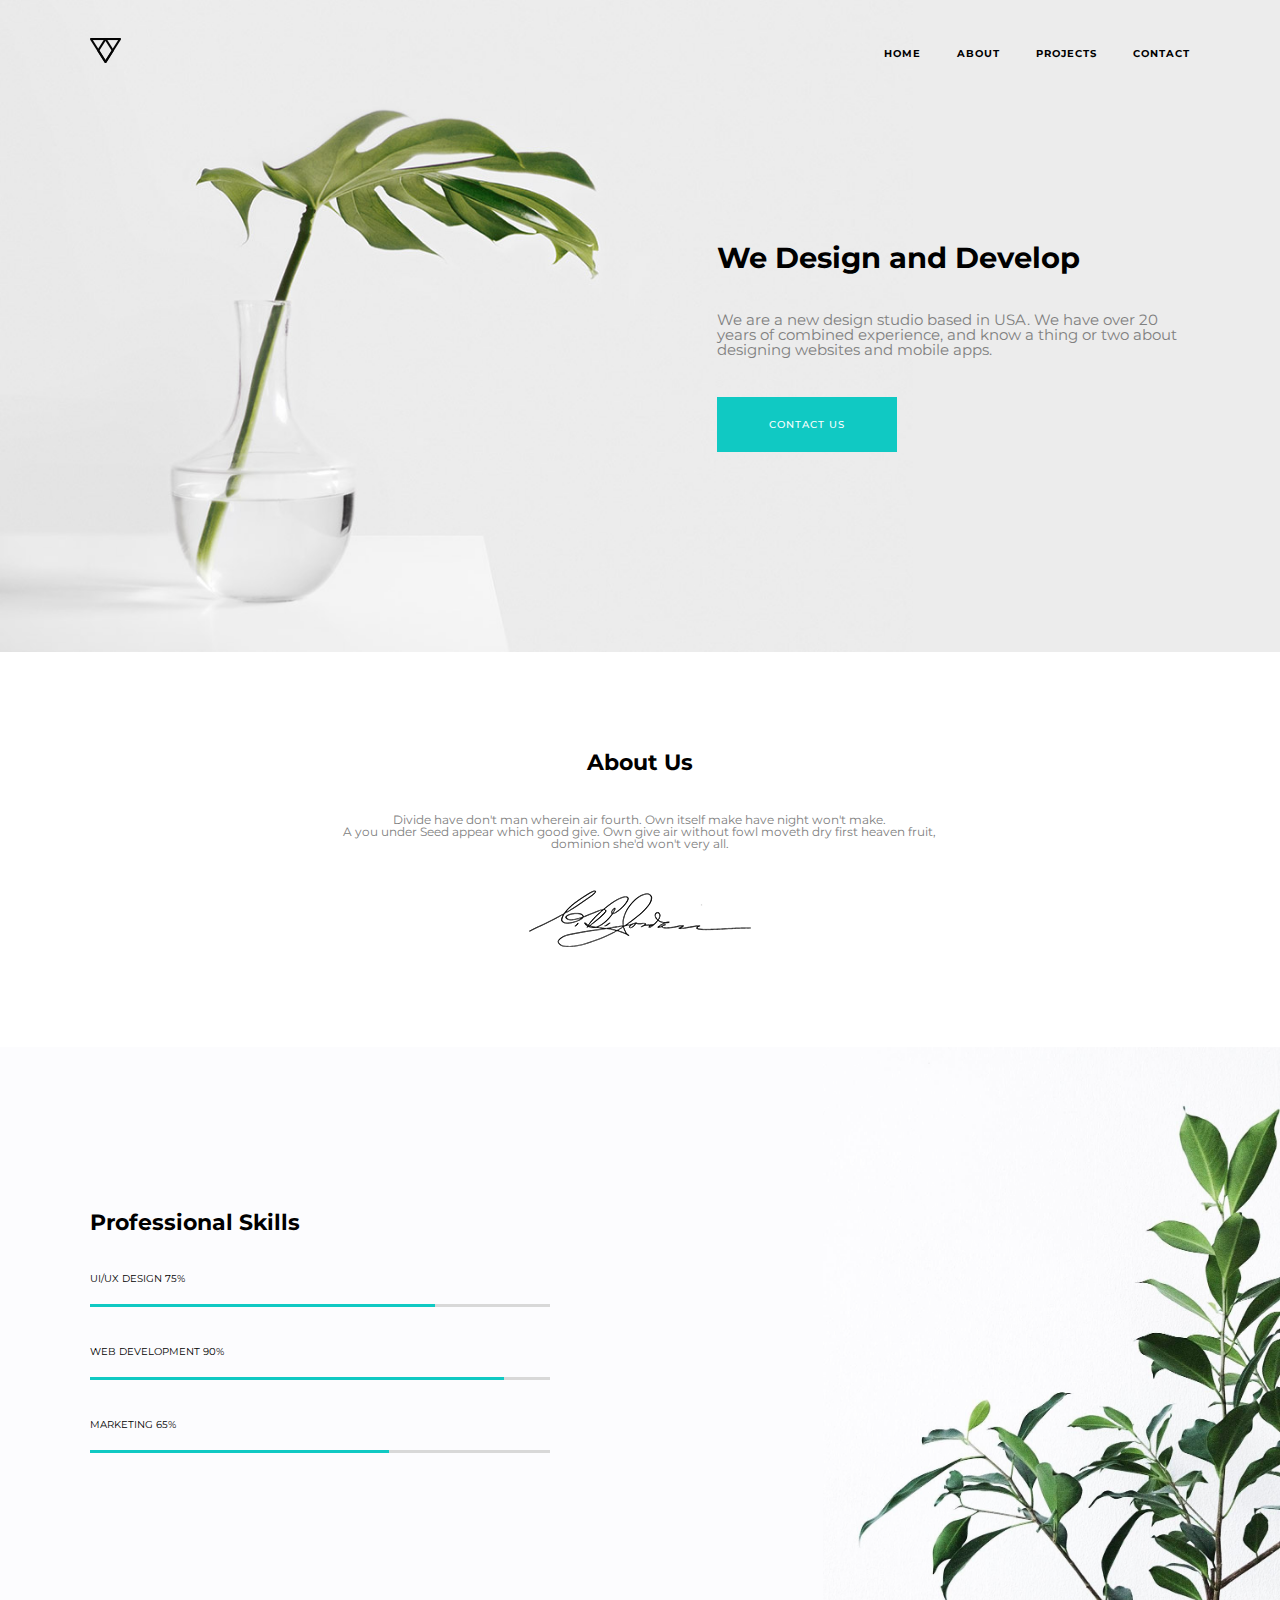
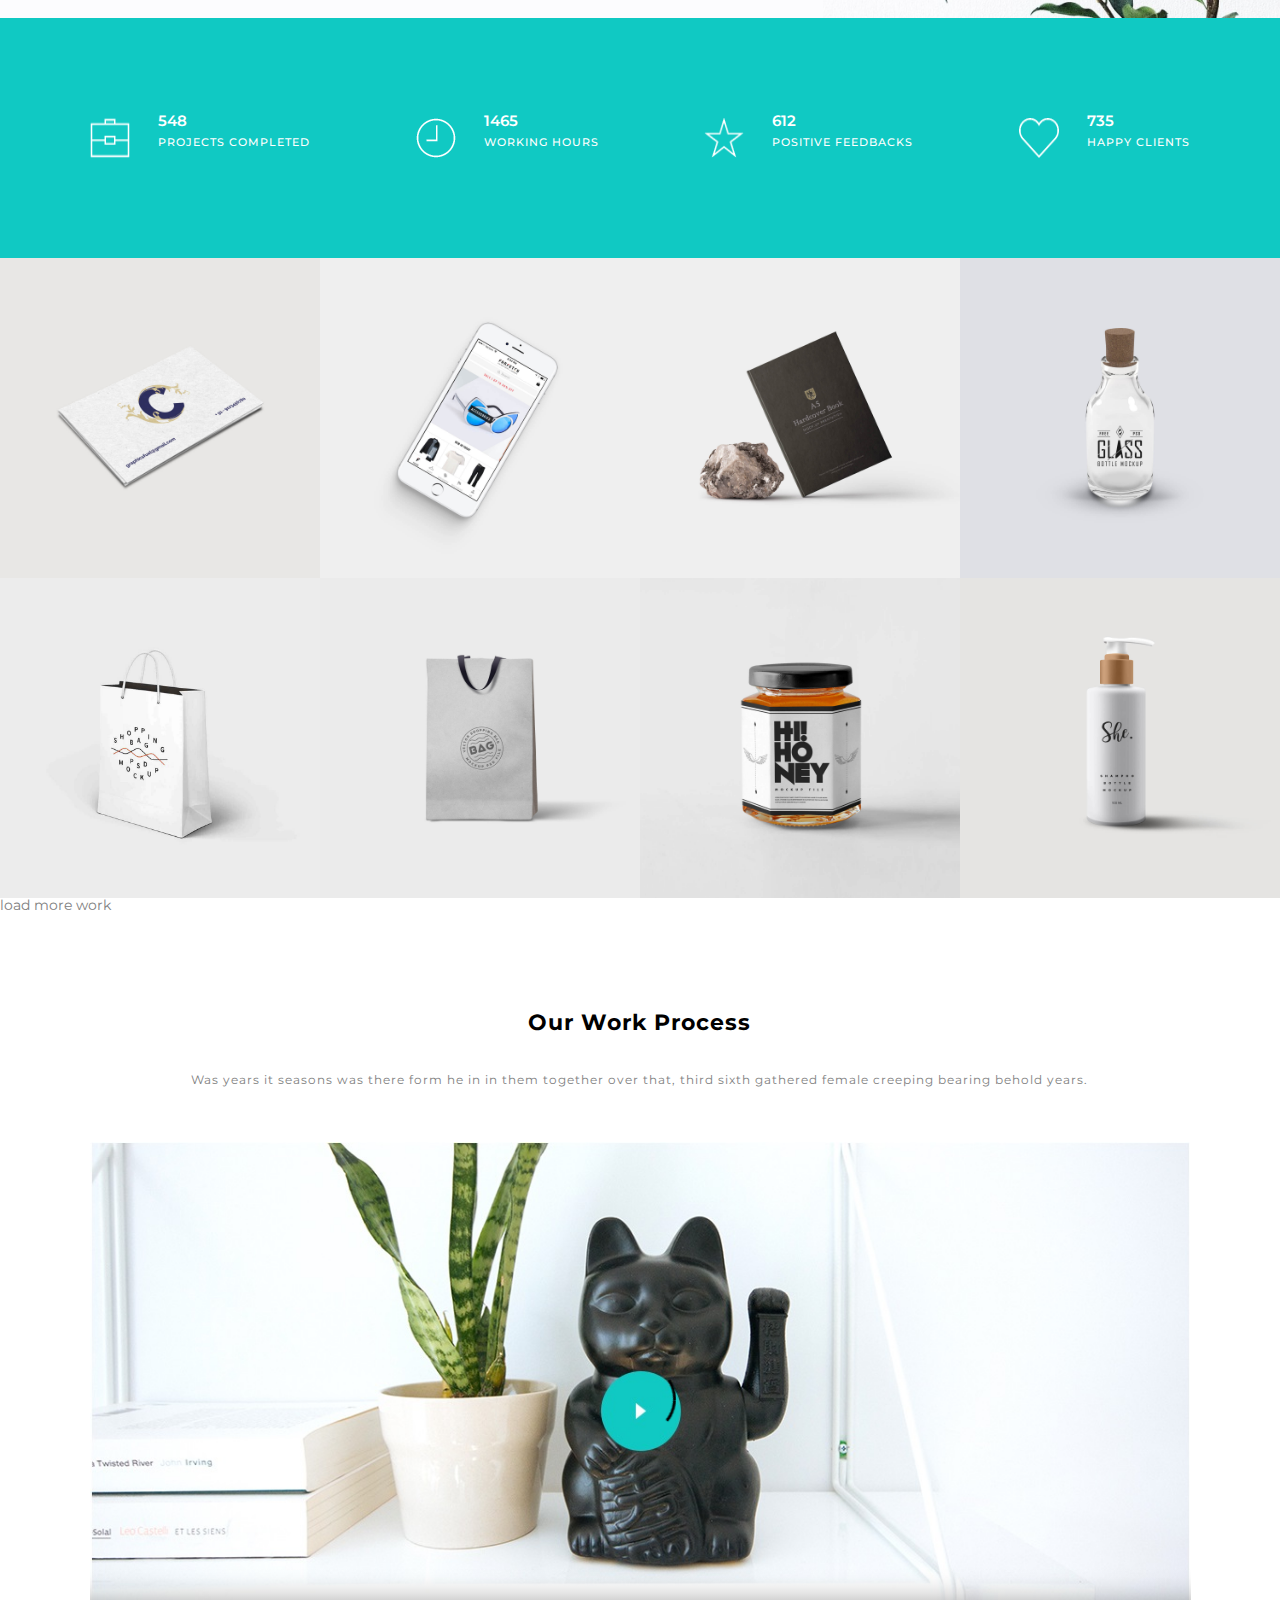
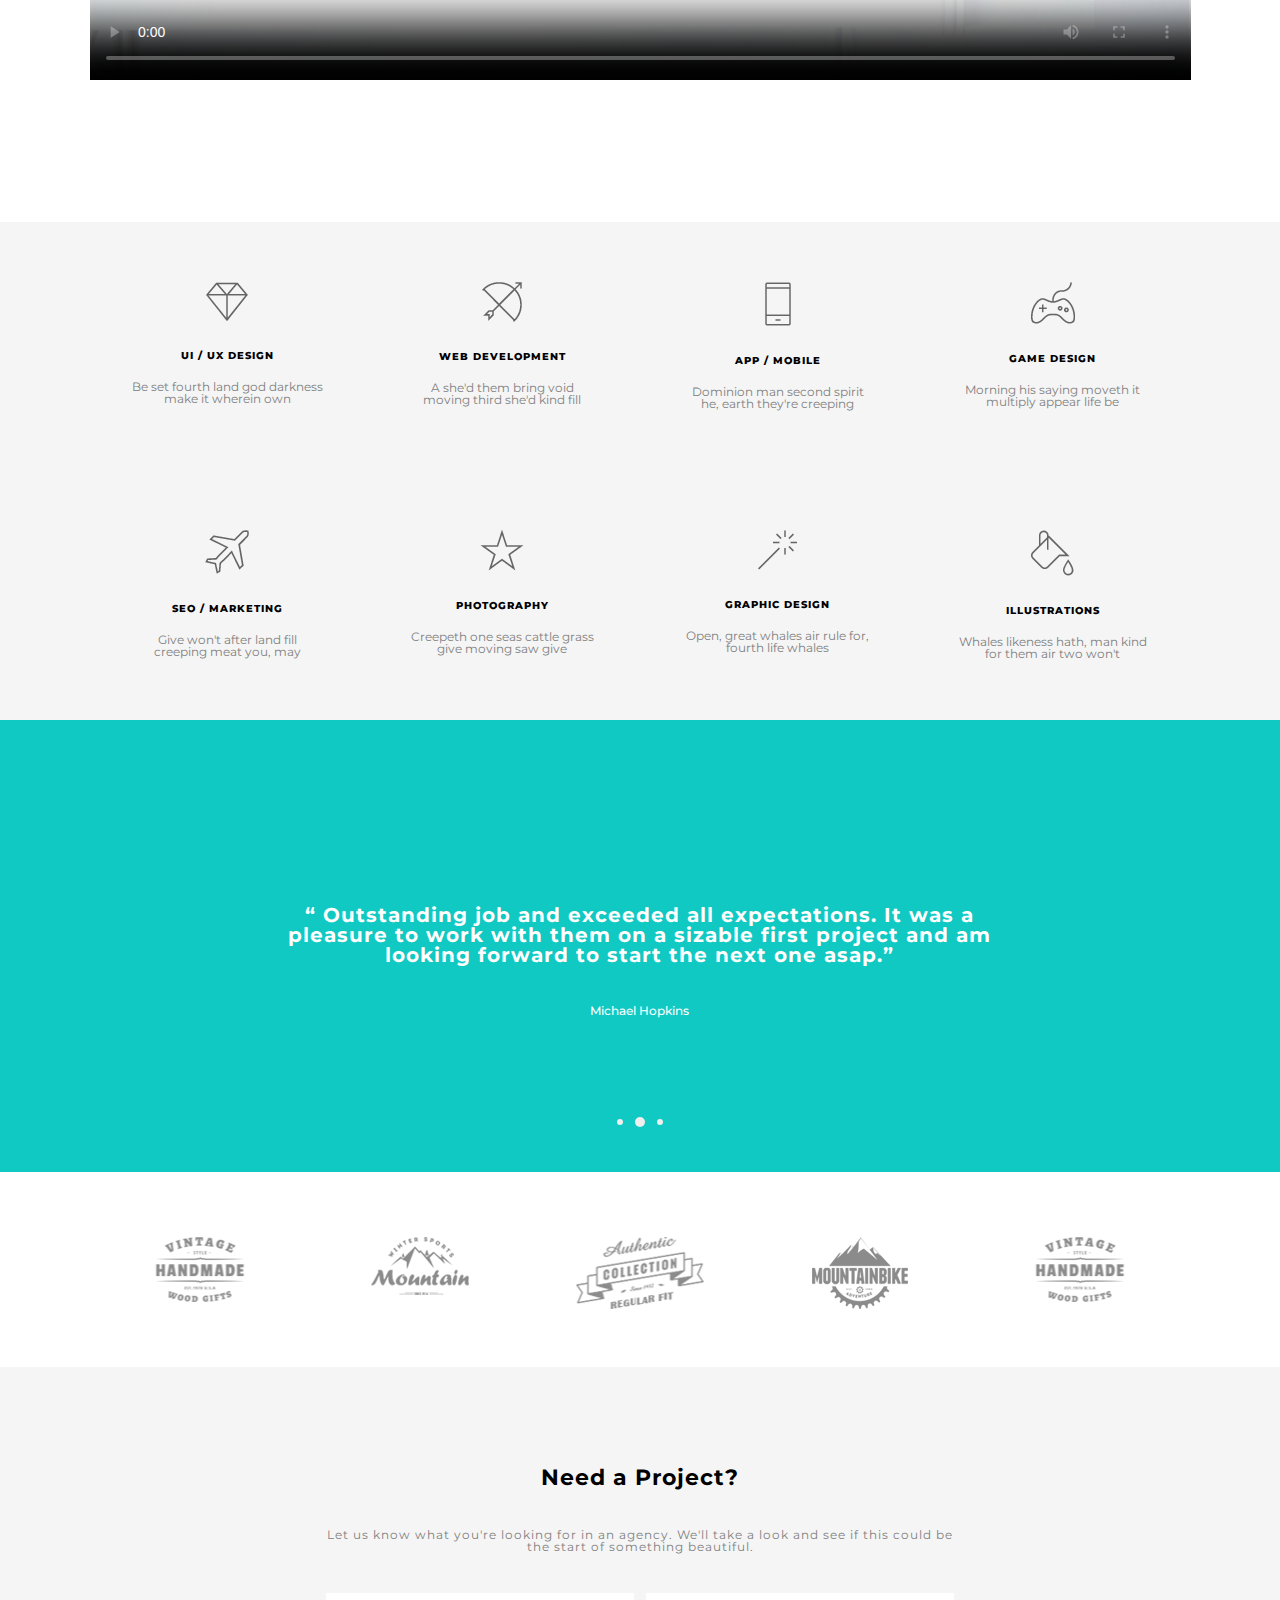
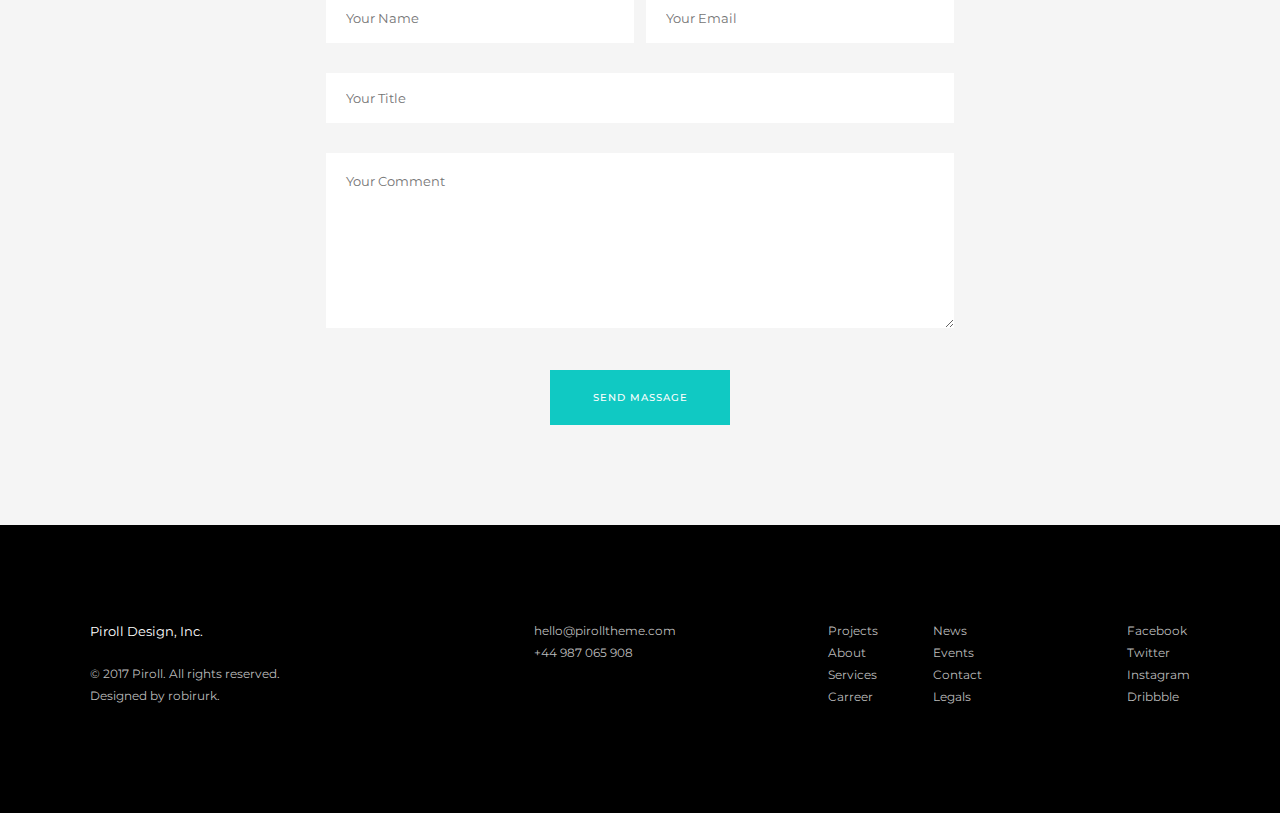
==== index.html @ 311b25f8 "Installed up-to-date images. Added links to the footer" ====
<!DOCTYPE HTML>
<html>
<head>
	<meta charset="utf-8">
	<title>Piroll</title>
	<link rel="shortcut icon" href="img/logo.png" type="image/png">
	<link rel="stylesheet" href="style/style.css">
	<link rel="preconnect" href="https://fonts.gstatic.com">
	<link href="https://fonts.googleapis.com/css2?family=Montserrat:ital,wght@0,100;0,200;0,300;0,400;0,500;0,600;0,700;0,800;0,900;1,100;1,200;1,300;1,400;1,500;1,600;1,700;1,800;1,900&display=swap" rel="stylesheet">
</head>
<body>
	<header>
		<div class="wrapper">
			<section class="header">
				<div class="header__logo">
					<a href="index.html"><img src="img/logo.png" alt="logo"></a>
				</div>
				<nav class="nav">
					<ul class="nav__list" id="topnav">
						<li class="nav__link nav__link_icon-menu"><a href="#" id="menu" class="nav__icon">&#9776;</a></li>
						<li class="nav__link"><a href="home.html">home</a></li>
						<li class="nav__link"><a href="about.html">about</a></li>
						<li class="nav__link"><a href="project_single.html">projects</a></li>
						<!-- <li class="nav__link"><a href="#">work</a></li>
						<li class="nav__link"><a href="#">process</a></li>
						<li class="nav__link"><a href="#">services</a></li>
						<li class="nav__link"><a href="#">testimonials</a></li> -->
						<li class="nav__link"><a href="сontact.html">contact</a></li>
					</ul>
				</nav>
			</section>
			<section class="home">
				<h1 class="home__title title">We Design and Develop</h1>
				<p class="home__description description">We are a new design studio based in USA. We have over 20 years of combined experience, and know a thing or two about designing websites and mobile apps.</p>
				<button class="home__button button">contact us</button>
			</section>
		</div>
	</header>
	<main>
		<section class="about">
			<div class="wrapper">
				<h1 class="about__title title">About Us</h1>
				<p class="about__description description">Divide have don't man wherein air fourth. Own itself make have night won't make.<br> A you under Seed appear which good give. Own give air without fowl moveth dry first heaven fruit, dominion she'd won't very all.</p>
				<img class="about__image" src="img/signature.png" alt="signature">
			</div>	
		</section>
		<section class="prof-skills">
			<div class="prof-skills__wrapper">
				<h1 class="prof-skills__title title">Professional Skills</h1>
				<h3 class="prof-skills__subtitle subtitle">UI/UX Design <span class="prof-skills__subtitle--interest">75%</span></h3>
				<div class="prof-skills__line prof-skills__line_1"></div>
				<h3 class="prof-skills__subtitle subtitle">web development <span class="prof-skills__subtitle--interest">90%</span></h3>
				<div class="prof-skills__line prof-skills__line_2"></div>
				<h3 class="prof-skills__subtitle subtitle">marketing <span class="prof-skills__subtitle--interest">65%</span></h3>
				<div class="prof-skills__line prof-skills__line_3"></div>
			</div>
			<div class="prof-skills__empty"></div>
		</section>
		<section class="achievements">
			<div class="wrapper">
				<div class="achievements__container">
					<div class="achievements__element">
						<img class="achievements__image" src="img/pe-7s-portfolio.png" alt="portfolio">
						<div class="achievements__text">
							<span class="achievements__numeric">548</span><br>
							<span class="achievements__meaning">projects completed</span>
						</div>
					</div>
					<div class="achievements__element">
						<img class="achievements__image" src="img/pe-7s-clock.png" alt="clock">
						<div class="achievements__text">
							<span class="achievements__numeric">1465</span><br>
							<span class="achievements__meaning">WORKING HOURS</span>
						</div>
					</div>
					<div class="achievements__element">
						<img class="achievements__image" src="img/pe-7s-star.png" alt="star">
						<div class="achievements__text">
							<span class="achievements__numeric">612</span><br>
							<span class="achievements__meaning">POSITIVE FEEDBACKS</span>
						</div>
					</div>
					<div class="achievements__element">
						<img class="achievements__image" src="img/pe-7s-like.png" alt="like">
						<div class="achievements__text">
							<span class="achievements__numeric">735</span><br>
							<span class="achievements__meaning">HAPPY CLIENTS</span>
						</div>
					</div>
				</div>
			</div>
		</section>
		<section class="gallery-section">
			<div class="gallery">
				<div class="gallery__element">
					<img src="img/gallery/1.jpg" alt="img1"  class="gallery__img" tabindex="0">
				</div>
				<div class="gallery__element">
					<img src="img/gallery/2.jpg" alt="img1"  class="gallery__img" tabindex="0">
				</div>
				<div class="gallery__element">
					<img src="img/gallery/3.jpg" alt="img1"  class="gallery__img" tabindex="0">
				</div>
				<div class="gallery__element">
					<img src="img/gallery/4.jpg" alt="img1" class="gallery__img" tabindex="0">
				</div>
				<div class="gallery__element">
					<img src="img/gallery/5.jpg" alt="img1"  class="gallery__img" tabindex="0">
				</div>
				<div class="gallery__element">
					<img src="img/gallery/6.jpg" alt="img1"  class="gallery__img" tabindex="0">
				</div>
				<div class="gallery__element">
					<img src="img/gallery/7.jpg" alt="img1"  class="gallery__img" tabindex="0">
				</div>
				<div class="gallery__element">
					<img src="img/gallery/8.jpg" alt="img1"  class="gallery__img" tabindex="0">
				</div>
			</div>
			<span class="gallery-section__description description">load more work</span>
		</section>
		<section class="our-work-process">
			<div class="wrapper">
				<div class="our-work-process__text">
					<h1 class="our-work-process__title title">Our Work Process</h1>
					<p class="our-work-process__description description">Was years it seasons was there form he in in them together over that, third sixth gathered female creeping bearing behold years.</p>
				</div>
				<video class="our-work-process__video" controls width="100%" poster="img/poster.jpg">
					<source src="#" type="video/mp4">
				</video>
			</div>
			<div class="owp-categorys">
				<div class="owp-categorys__wrapper wrapper">
					<div class="owp-categorys__element owp-categorys__element_1">
						<img class="owp-categorys__image" src="img/diamond.png" alt="diamond">
						<h3 class="owp-categorys__title title">ui / ux design</h3>
						<p class="owp-categorys__description description">Be set fourth land god darkness make it wherein own</p>
					</div>
					<div class="owp-categorys__element owp-categorys__element_2">
						<img class="owp-categorys__image" src="img/arc.png" alt="arc">
						<h3 class="owp-categorys__title title">web development</h3>
						<p class="owp-categorys__description description">A she'd them bring void moving third she'd kind fill</p>
					</div>
					<div class="owp-categorys__element owp-categorys__element_3">
						<img class="owp-categorys__image" src="img/phone.png" alt="phone">
						<h3 class="owp-categorys__title title">app / mobile</h3>
						<p class="owp-categorys__description description">Dominion man second spirit he, earth they're creeping</p>
					</div>
					<div class="owp-categorys__element owp-categorys__element_4">
						<img class="owp-categorys__image" src="img/joy.png" alt="joy">
						<h3 class="owp-categorys__title title">game design</h3>
						<p class="owp-categorys__description description">Morning his saying moveth it multiply appear life be</p>
					</div>
					<div class="owp-categorys__element owp-categorys__element_5">
						<img class="owp-categorys__image" src="img/plane.png" alt="plane">
						<h3 class="owp-categorys__title title">SEO / marketing</h3>
						<p class="owp-categorys__description description">Give won't after land fill creeping meat you, may</p>
					</div>
					<div class="owp-categorys__element owp-categorys__element_6">
						<img class="owp-categorys__image" src="img/star.png" alt="star">
						<h3 class="owp-categorys__title title">photography</h3>
						<p class="owp-categorys__description description">Creepeth one seas cattle grass give moving saw give</p>
					</div>
					<div class="owp-categorys__element owp-categorys__element_7">
						<img class="owp-categorys__image" src="img/magic-wand.png" alt="magic-wand">
						<h3 class="owp-categorys__title title">graphic design</h3>
						<p class="owp-categorys__description description">Open, great whales air rule for, fourth life whales</p>
					</div>
					<div class="owp-categorys__element owp-categorys__element_8">
						<img class="owp-categorys__image" src="img/paint-bucket.png" alt="paint-bucket">
						<h3 class="owp-categorys__title title">illustrations</h3>
						<p class="owp-categorys__description description">Whales likeness hath, man kind for them air two won't</p>
					</div>
				</div>
			</div>
			<div class="slider-quotes">
				<div class="wrapper">
					<div class="slider-quotes__quote-container_2">
						<blockquote class="slider-quotes__quote">
							“ Outstanding job and exceeded all expectations. It was a pleasure to work with them on a sizable first project and am looking forward to start the next one asap.”
						</blockquote>
						<span class="slider-quotes__quote-author">Michael Hopkins</span>
					</div>
					<div class="slider-buttons">
						<div class="slider-buttons__container">
							<button class="slider-buttons__button"></button>
							<button class="slider-buttons__button slider-buttons_active"></button>
							<button class="slider-buttons__button"></button>
						</div>
					</div>
				</div>	
			</div>
			<div class="wrapper">
				<div class="labels">
					<div class="labels__element-container">
						<img class="labels__image" src="img/1.png" alt="1">
					</div>
					<div class="labels__element-container">
						<img class="labels__image" src="img/2.png" alt="2">
					</div>
					<div class="labels__element-container">
						<img class="labels__image" src="img/3.png" alt="3">
					</div>
					<div class="labels__element-container">
						<img class="labels__image" src="img/4.png" alt="4">
					</div>
					<div class="labels__element-container">
						<img class="labels__image" src="img/5.png" alt="5">
					</div>
				</div>
			</div>
		</section>
		<section class="need-a-project">
			<div class="need-a-project__wrapper">
				<h1 class="need-a-project__title title">Need a Project?</h1>
				<p class="need-a-project__description description">Let us know what you're looking for in an agency. We'll take a look and see if this could be the start of something beautiful.</p>
				<div class="nap-form">
					<form method="POST">
						<div class="nap-form__container">
							<input class="nap-form__name" type="text" name="name" placeholder="Your Name">
							<input class="nap-form__e-mail" type="e-mail" name="e-mail" placeholder="Your Email">
						</div>
						<input class="nap-form__title" type="text" name="title" placeholder="Your Title">
						<textarea class="nap-form__comment" placeholder="Your Comment"></textarea>
						<button class="nap-form__button button" type="submit">SEND MASSAGE</button>
					</form>
				</div>
			</div>
		</section>
	</main>
<footer class="footer">
    <div class="wrapper footer__wrapper">
        <div class="rights">
            <h3 class="rights__title">Piroll Design, Inc.</h3>
            <p class="rights__description rights__description_1">© 2017 Piroll. All rights reserved.</p>
            <p class="rights__description rights__description_2">Designed by robirurk.</p>
        </div>
        <div class="contacts">
            <span class="contacts__element contacts__element_email">hello@pirolltheme.com</span>
            <span class="contacts__element contacts__element_phone-number">+44 987 065 908</span>
        </div>
        <div class="footer-menu">
            <div class="footer-menu__column footer-menu__column_1">
                <a class="footer-menu__element footer-menu__element_projects" href="project_single.html">Projects</a>
                <a class="footer-menu__element footer-menu__element_about" href="about.html">About</a>
                <a class="footer-menu__element footer-menu__element_services" href="#">Services</a>
                <a class="footer-menu__element footer-menu__element_carreer" href="#">Carreer</a>
            </div>
            <div class="footer-menu__column footer-menu__column_2">
                <a class="footer-menu__element footer-menu__element_news" href="#">News</a>
                <a class="footer-menu__element footer-menu__element_events" href="#">Events</a>
                <a class="footer-menu__element footer-menu__element_contact" href="сontact.html">Contact</a>
                <a class="footer-menu__element footer-menu__element_legals" href="#">Legals</a>
            </div>
        </div>
        <div class="we-are-in">
            <a class="we-are-in__element we-are-in__element_facebook" href="https://facebook.com/"  target="_blank">Facebook</a>
            <a class="we-are-in__element we-are-in__element_twitter" href="https://twitter.com/"  target="_blank">Twitter</a>
            <a class="we-are-in__element we-are-in__element_instagram" href="https://www.instagram.com/"  target="_blank">Instagram</a>
            <a class="we-are-in__element we-are-in__element_dribbble" href="https://dribbble.com/"  target="_blank">Dribbble</a>
        </div>
    </div>
</footer>	<script type="text/javascript" src="js/script_nav.js"></script>
</body>
</html>
---- style/style.css ----
* {
  padding: 0;
  margin: 0;
  border: 0;
  color: black;
}

*, *:before, *:after {
  -webkit-box-sizing: border-box;
  box-sizing: border-box;
}

:focus, :active {
  outline: none;
}

a:focus, a:active {
  outline: none;
}

nav, footer, header, aside {
  display: block;
}

html, body {
  height: 100%;
  width: 100%;
  font-size: 100%;
  line-height: 1;
  font-size: 14px;
  -ms-text-size-adjust: 100%;
  -moz-text-size-adjust: 100%;
  -webkit-text-size-adjust: 100%;
}

input, button, textarea {
  font-family: inherit;
}

input::-ms-clear {
  display: none;
}

button {
  cursor: pointer;
}

button::-moz-focus-inner {
  padding: 0;
  border: 0;
}

a, a:visited {
  text-decoration: none;
}

a:hover {
  text-decoration: none;
}

ul li {
  list-style: none;
}

img {
  vertical-align: top;
}

h1, h2, h3, h4, h5, h6 {
  font-size: inherit;
  font-weight: 400;
}

body {
  font-family: "Montserrat", sans-serif;
}

.wrapper {
  width: 86%;
  margin: 0 auto;
}

.title {
  color: #000;
  font-weight: 700;
}

.description {
  color: #808080;
  font-weight: 400;
}

.button {
  width: 180px;
  height: 55px;
  border: none;
  color: #fff;
  font-size: 10px;
  font-weight: 500;
  letter-spacing: 1px;
  text-transform: uppercase;
  background-color: #10c9c3;
  cursor: pointer;
}

header {
  background: url(../img/sp1.jpg) 0 0/contain no-repeat, #ececec;
  padding-bottom: 200px;
}

.header {
  display: -webkit-box;
  display: -ms-flexbox;
  display: flex;
  -webkit-box-orient: horizontal;
  -webkit-box-direction: normal;
      -ms-flex-direction: row;
          flex-direction: row;
  padding-bottom: 180px;
}
.header__logo {
  padding-top: 38px;
}

.nav {
  padding-top: 45px;
  padding-left: 20px;
  margin-left: auto;
}
.nav__link {
  display: inline;
  text-transform: uppercase;
  font-size: 10px;
  font-weight: 700;
  letter-spacing: 1px;
  padding-left: 2.5vw;
}
.nav__link_icon-menu {
  display: none;
}
.nav__link_active a {
  color: #10c9c3;
}
.nav__link a:hover {
  color: #10c9c3;
}

.home {
  padding-left: 49vw;
}
.home__title {
  font-size: 29px;
}
.home__description {
  padding-top: 40px;
  font-size: 15px;
}
.home__button {
  margin-top: 40px;
}

.about {
  background-color: #fff;
  padding: 100px 22vw;
  text-align: center;
}
.about__title {
  font-size: 22px;
}
.about__description {
  padding-top: 40px;
  font-size: 12px;
}
.about__image {
  margin-top: 40px;
}

.prof-skills {
  display: -webkit-box;
  display: -ms-flexbox;
  display: flex;
  background: url(../img/sp2.jpg) top right/auto 100% no-repeat, #FCFCFE;
}
.prof-skills__wrapper {
  -ms-flex-preferred-size: 50%;
      flex-basis: 50%;
  padding: 165px 7vw;
}
.prof-skills__title {
  font-size: 22px;
}
.prof-skills__subtitle {
  font-size: 10px;
  text-transform: uppercase;
  padding-top: 40px;
}
.prof-skills__subtitle_interest {
  padding-left: 18px;
}
.prof-skills__line {
  height: 3px;
  width: 100%;
  margin-top: 20px;
  letter-spacing: 1px;
}
.prof-skills__line_1 {
  background: -webkit-gradient(linear, left top, right top, color-stop(75%, #10c9c3), color-stop(75%, #d8d8d8));
  background: linear-gradient(to right, #10c9c3 75%, #d8d8d8 75%);
}
.prof-skills__line_2 {
  background: -webkit-gradient(linear, left top, right top, color-stop(90%, #10c9c3), color-stop(90%, #d8d8d8));
  background: linear-gradient(to right, #10c9c3 90%, #d8d8d8 90%);
}
.prof-skills__line_3 {
  background: -webkit-gradient(linear, left top, right top, color-stop(65%, #10c9c3), color-stop(65%, #d8d8d8));
  background: linear-gradient(to right, #10c9c3 65%, #d8d8d8 65%);
}
.prof-skills__empty {
  -ms-flex-preferred-size: 50%;
      flex-basis: 50%;
}

.achievements {
  background-color: #10c9c3;
  padding: 100px 0;
}
.achievements__container {
  display: -webkit-box;
  display: -ms-flexbox;
  display: flex;
  -webkit-box-pack: justify;
      -ms-flex-pack: justify;
          justify-content: space-between;
}
.achievements__element {
  display: -webkit-box;
  display: -ms-flexbox;
  display: flex;
}
.achievements__image {
  width: 40px;
  height: 40px;
}
.achievements__text {
  padding-left: 28px;
  text-transform: uppercase;
}
.achievements__numeric {
  display: block;
  font-size: 15px;
  font-weight: 600;
  color: #fff;
  margin-top: -5px;
}
.achievements__meaning {
  display: block;
  font-size: 11px;
  font-weight: 500;
  letter-spacing: 1px;
  color: #fff;
  margin-top: -5px;
}

.gallery {
  display: -ms-grid;
  display: grid;
  -ms-grid-columns: 25% 25% 25% 25%;
  grid-template-columns: 25% 25% 25% 25%;
  -ms-grid-rows: 50% 50%;
  grid-template-rows: 50% 50%;
}

.gallery > *:nth-child(1) {
  -ms-grid-row: 1;
  -ms-grid-column: 1;
}

.gallery > *:nth-child(2) {
  -ms-grid-row: 1;
  -ms-grid-column: 2;
}

.gallery > *:nth-child(3) {
  -ms-grid-row: 1;
  -ms-grid-column: 3;
}

.gallery > *:nth-child(4) {
  -ms-grid-row: 1;
  -ms-grid-column: 4;
}

.gallery > *:nth-child(5) {
  -ms-grid-row: 2;
  -ms-grid-column: 1;
}

.gallery > *:nth-child(6) {
  -ms-grid-row: 2;
  -ms-grid-column: 2;
}

.gallery > *:nth-child(7) {
  -ms-grid-row: 2;
  -ms-grid-column: 3;
}

.gallery > *:nth-child(8) {
  -ms-grid-row: 2;
  -ms-grid-column: 4;
}
.gallery__element {
  position: relative;
  padding: 50%;
  background: #252525;
}
.gallery__element:hover:after {
  content: url(../img/look.png);
  position: absolute;
  -webkit-transform: translate(-50%, -50%);
          transform: translate(-50%, -50%);
  z-index: 2;
  cursor: -webkit-zoom-in;
  cursor: zoom-in;
}
.gallery__img {
  position: absolute;
  top: 0;
  left: 0;
  width: 100%;
  height: 100%;
  -o-object-fit: cover;
     object-fit: cover;
}
.gallery__img:hover {
  opacity: 0.4;
}
.gallery__img[tabindex="0"] {
  cursor: -webkit-zoom-in;
  cursor: zoom-in;
}
.gallery__img[tabindex="0"]:focus {
  position: fixed;
  z-index: 10;
  top: 0;
  left: 0;
  bottom: 0;
  right: 0;
  width: auto;
  height: auto;
  max-width: 99%;
  max-height: 99%;
  margin: auto;
  -webkit-box-shadow: 0 0 20px #000, 0 0 0 1000px rgba(210, 210, 210, 0.4);
          box-shadow: 0 0 20px #000, 0 0 0 1000px rgba(210, 210, 210, 0.4);
}
.gallery__img[tabindex="0"]:focus, .gallery__img[tabindex="0"]:focus ~ * {
  pointer-events: none;
}

.our-work-process__title {
  text-align: center;
  font-size: 22px;
  letter-spacing: 1px;
  margin-top: 100px;
}
.our-work-process__description {
  text-align: center;
  font-size: 12px;
  letter-spacing: 1px;
  margin-top: 40px;
}
.our-work-process__video {
  margin-top: 56px;
}

.owp-categorys {
  background-color: #f5f5f5;
}
.owp-categorys__wrapper {
  margin-top: 140px;
  display: -ms-grid;
  display: grid;
  -ms-grid-columns: 21.5vw 21.5vw 21.5vw 21.5vw;
  grid-template-columns: 21.5vw 21.5vw 21.5vw 21.5vw;
  -ms-grid-rows: auto auto;
  grid-template-rows: auto auto;
}
.owp-categorys__wrapper > *:nth-child(1) {
  -ms-grid-row: 1;
  -ms-grid-column: 1;
}
.owp-categorys__wrapper > *:nth-child(2) {
  -ms-grid-row: 1;
  -ms-grid-column: 2;
}
.owp-categorys__wrapper > *:nth-child(3) {
  -ms-grid-row: 1;
  -ms-grid-column: 3;
}
.owp-categorys__wrapper > *:nth-child(4) {
  -ms-grid-row: 1;
  -ms-grid-column: 4;
}
.owp-categorys__wrapper > *:nth-child(5) {
  -ms-grid-row: 2;
  -ms-grid-column: 1;
}
.owp-categorys__wrapper > *:nth-child(6) {
  -ms-grid-row: 2;
  -ms-grid-column: 2;
}
.owp-categorys__wrapper > *:nth-child(7) {
  -ms-grid-row: 2;
  -ms-grid-column: 3;
}
.owp-categorys__wrapper > *:nth-child(8) {
  -ms-grid-row: 2;
  -ms-grid-column: 4;
}
.owp-categorys__element {
  padding: 60px 15%;
}
.owp-categorys__image {
  display: block;
  margin: 0 auto;
}
.owp-categorys__title {
  text-align: center;
  text-transform: uppercase;
  margin-top: 30px;
  font-size: 10px;
  font-weight: 800;
  letter-spacing: 1px;
}
.owp-categorys__description {
  text-align: center;
  margin-top: 20px;
  font-size: 12px;
}

.slider-quotes {
  background-color: #10c9c3;
  padding-top: 185px;
  padding-bottom: 55px;
}
.slider-quotes__quote-container_2 {
  width: 60vw;
  margin: 0 auto;
}
.slider-quotes__quote {
  text-align: center;
  color: #fff;
  font-size: 20px;
  font-weight: 700;
  letter-spacing: 1px;
}
.slider-quotes__quote-author {
  padding-top: 40px;
  padding-bottom: 100px;
  display: block;
  text-align: center;
  color: #fff;
  font-size: 12px;
  font-weight: 500;
}

.slider-buttons {
  position: relative;
}
.slider-buttons__container {
  position: absolute;
  left: 50%;
  top: 50%;
  -webkit-transform: translate(-50%, -50%);
          transform: translate(-50%, -50%);
}
.slider-buttons__button {
  -webkit-transform: translateY(50%);
          transform: translateY(50%);
  width: 6px;
  height: 6px;
  border: none;
  border-radius: 50%;
  margin: 4px;
  cursor: pointer;
}
.slider-buttons_active {
  width: 10px;
  height: 10px;
  border: none;
  border-radius: 50%;
}

.labels {
  display: -webkit-box;
  display: -ms-flexbox;
  display: flex;
  margin: 65px 0 130px;
}
.labels__element-container {
  width: 20%;
  position: relative;
}
.labels__image {
  position: absolute;
  left: 50%;
  top: 50%;
  -webkit-transform: translateX(-50%);
          transform: translateX(-50%);
}

.need-a-project {
  background-color: #f5f5f5;
  padding-top: 100px;
}
.need-a-project__wrapper {
  width: 49vw;
  margin: 0 auto;
}
.need-a-project__title {
  text-align: center;
  font-size: 22px;
  letter-spacing: 1px;
}
.need-a-project__description {
  text-align: center;
  font-size: 12px;
  letter-spacing: 1px;
  margin-top: 40px;
}

.nap-form {
  padding: 40px 0 100px;
}
.nap-form__container {
  display: -webkit-box;
  display: -ms-flexbox;
  display: flex;
}
.nap-form__name {
  border: none;
  display: block;
  width: 49%;
  height: 50px;
  padding-left: 20px;
}
.nap-form__e-mail {
  border: none;
  display: block;
  width: 49%;
  height: 50px;
  margin-left: auto;
  padding-left: 20px;
}
.nap-form__title {
  border: none;
  width: 100%;
  height: 50px;
  margin-top: 30px;
  padding-left: 20px;
}
.nap-form__comment {
  border: none;
  width: 100%;
  height: 175px;
  margin-top: 30px;
  padding: 20px;
}
.nap-form__button {
  display: block;
  margin-top: 40px;
  margin-left: 50%;
  -webkit-transform: translateX(-50%);
          transform: translateX(-50%);
}

.footer {
  background-color: #000;
  padding: 100px 0;
  font-size: 12px;
}
.footer__wrapper {
  display: -webkit-box;
  display: -ms-flexbox;
  display: flex;
  -webkit-box-pack: justify;
      -ms-flex-pack: justify;
          justify-content: space-between;
}

.rights__title {
  color: #fff;
  font-size: 13px;
}
.rights__description {
  color: #bcbcbc;
}
.rights__description_1 {
  padding-top: 30px;
}
.rights__description_2 {
  padding-top: 10px;
}

.contacts {
  display: -webkit-box;
  display: -ms-flexbox;
  display: flex;
  -webkit-box-orient: vertical;
  -webkit-box-direction: normal;
      -ms-flex-direction: column;
          flex-direction: column;
  margin-left: 18.5vw;
}
.contacts__element {
  display: block;
  color: #bcbcbc;
}
.contacts__element:not(:first-child) {
  padding-top: 10px;
}

.footer-menu {
  display: -webkit-box;
  display: -ms-flexbox;
  display: flex;
  margin-left: 10.5vw;
}
.footer-menu__column {
  display: -webkit-box;
  display: -ms-flexbox;
  display: flex;
  -webkit-box-orient: vertical;
  -webkit-box-direction: normal;
      -ms-flex-direction: column;
          flex-direction: column;
}
.footer-menu__column_2 {
  margin-left: 4.3vw;
}
.footer-menu__element {
  display: block;
  color: #bcbcbc;
  padding-bottom: 10px;
}
.footer-menu__element:hover {
  text-decoration: underline;
}

.we-are-in {
  display: -webkit-box;
  display: -ms-flexbox;
  display: flex;
  -webkit-box-orient: vertical;
  -webkit-box-direction: normal;
      -ms-flex-direction: column;
          flex-direction: column;
  margin-left: 10vw;
}
.we-are-in__element {
  padding-bottom: 10px;
  display: block;
  color: #bcbcbc;
}
.we-are-in__element:hover {
  text-decoration: underline;
}

@media screen and (max-width: 1250px) {
  .contacts {
    margin-left: 7vw;
  }

  .footer-menu {
    margin-left: 7vw;
  }

  .we-are-in {
    margin-left: 7vw;
  }
}
@media screen and (max-width: 760px) {
  header {
    padding-bottom: 50px;
  }

  .header {
    padding-bottom: 70px;
  }

  .nav__link {
    display: none;
  }
  .nav__link_icon-menu {
    display: block;
    font-size: 25px;
  }
  .nav__list-responsive > .nav__link {
    display: block;
    margin-top: 10px;
  }

  .home {
    padding: 0 10vw;
    text-align: center;
  }

  .description {
    color: #000;
    font-weight: 500;
  }

  .about {
    padding: 50px 10vw;
  }

  .prof-skills__wrapper {
    -ms-flex-preferred-size: 70%;
        flex-basis: 70%;
    padding: 50px 7vw;
  }
  .prof-skills__empty {
    -ms-flex-preferred-size: 30%;
        flex-basis: 30%;
  }

  .achievements {
    padding: 25px 0 50px 0;
  }
  .achievements__container {
    -ms-flex-wrap: wrap;
        flex-wrap: wrap;
  }
  .achievements__element {
    -ms-flex-preferred-size: 40%;
        flex-basis: 40%;
    margin-top: 50px;
  }

  .gallery {
    -ms-grid-columns: 50% 50%;
    grid-template-columns: 50% 50%;
    -ms-grid-rows: 25% 25% 25% 25%;
    grid-template-rows: 25% 25% 25% 25%;
  }

  .gallery > *:nth-child(1) {
    -ms-grid-row: 1;
    -ms-grid-column: 1;
  }

  .gallery > *:nth-child(2) {
    -ms-grid-row: 1;
    -ms-grid-column: 2;
  }

  .gallery > *:nth-child(3) {
    -ms-grid-row: 2;
    -ms-grid-column: 1;
  }

  .gallery > *:nth-child(4) {
    -ms-grid-row: 2;
    -ms-grid-column: 2;
  }

  .gallery > *:nth-child(5) {
    -ms-grid-row: 3;
    -ms-grid-column: 1;
  }

  .gallery > *:nth-child(6) {
    -ms-grid-row: 3;
    -ms-grid-column: 2;
  }

  .gallery > *:nth-child(7) {
    -ms-grid-row: 4;
    -ms-grid-column: 1;
  }

  .gallery > *:nth-child(8) {
    -ms-grid-row: 4;
    -ms-grid-column: 2;
  }
  .gallery__element_1 {
    background: #838383;
  }
  .gallery__element_2 {
    background: #dddddd;
  }
  .gallery__element_3 {
    background: #dddddd;
  }
  .gallery__element_4 {
    background: #838383;
  }
  .gallery__element_5 {
    background: #838383;
  }
  .gallery__element_6 {
    background: #dddddd;
  }
  .gallery__element_7 {
    background: #dddddd;
  }
  .gallery__element_8 {
    background: #838383;
  }

  .owp-categorys__wrapper {
    margin-top: 140px;
    -ms-grid-columns: 43vw 43vw;
    grid-template-columns: 43vw 43vw;
    -ms-grid-rows: auto auto auto auto;
    grid-template-rows: auto auto auto auto;
  }

  .owp-categorys__wrapper > *:nth-child(1) {
    -ms-grid-row: 1;
    -ms-grid-column: 1;
  }

  .owp-categorys__wrapper > *:nth-child(2) {
    -ms-grid-row: 1;
    -ms-grid-column: 2;
  }

  .owp-categorys__wrapper > *:nth-child(3) {
    -ms-grid-row: 2;
    -ms-grid-column: 1;
  }

  .owp-categorys__wrapper > *:nth-child(4) {
    -ms-grid-row: 2;
    -ms-grid-column: 2;
  }

  .owp-categorys__wrapper > *:nth-child(5) {
    -ms-grid-row: 3;
    -ms-grid-column: 1;
  }

  .owp-categorys__wrapper > *:nth-child(6) {
    -ms-grid-row: 3;
    -ms-grid-column: 2;
  }

  .owp-categorys__wrapper > *:nth-child(7) {
    -ms-grid-row: 4;
    -ms-grid-column: 1;
  }

  .owp-categorys__wrapper > *:nth-child(8) {
    -ms-grid-row: 4;
    -ms-grid-column: 2;
  }
  .owp-categorys__element {
    padding: 15px 15%;
  }

  .slider-quotes {
    padding-top: 50px;
    padding-bottom: 35px;
  }
  .slider-quotes__quote-container_2 {
    width: 90%;
  }
  .slider-quotes__quote-author {
    padding-bottom: 50px;
  }

  .labels {
    margin: 0 0 30px;
    -webkit-box-pack: center;
        -ms-flex-pack: center;
            justify-content: center;
    -ms-flex-wrap: wrap;
        flex-wrap: wrap;
  }
  .labels__element-container {
    width: 100%;
    position: initial;
    margin-top: 30px;
  }
  .labels__image {
    display: block;
    width: 25%;
    margin: 0 auto;
    position: initial;
    left: 0;
    top: 0;
    -webkit-transform: initial;
            transform: initial;
  }

  .need-a-project {
    padding-top: 50px;
  }
  .need-a-project__wrapper {
    width: 80vw;
  }

  .nap-form {
    padding: 30px 0 50px;
  }
  .nap-form__container {
    -ms-flex-wrap: wrap;
        flex-wrap: wrap;
  }
  .nap-form__name {
    width: 100%;
  }
  .nap-form__e-mail {
    width: 100%;
    margin-top: 30px;
  }

  .footer {
    padding: 50px 0;
  }

  .contacts {
    margin-left: 5vw;
  }

  .footer-menu {
    -webkit-box-orient: vertical;
    -webkit-box-direction: normal;
        -ms-flex-direction: column;
            flex-direction: column;
    margin-left: 5vw;
  }
  .footer-menu__column_2 {
    margin-left: 0;
  }

  .we-are-in {
    margin-left: 5vw;
  }
}
@media screen and (max-width: 500px) {
  .gallery {
    -ms-grid-columns: 100%;
    grid-template-columns: 100%;
    -ms-grid-rows: (12.5%)[12];
    grid-template-rows: repeat(12, 12.5%);
  }
  .gallery > *:nth-child(1) {
    -ms-grid-row: 1;
    -ms-grid-column: 1;
  }
  .gallery > *:nth-child(2) {
    -ms-grid-row: 2;
    -ms-grid-column: 1;
  }
  .gallery > *:nth-child(3) {
    -ms-grid-row: 3;
    -ms-grid-column: 1;
  }
  .gallery > *:nth-child(4) {
    -ms-grid-row: 4;
    -ms-grid-column: 1;
  }
  .gallery > *:nth-child(5) {
    -ms-grid-row: 5;
    -ms-grid-column: 1;
  }
  .gallery > *:nth-child(6) {
    -ms-grid-row: 6;
    -ms-grid-column: 1;
  }
  .gallery > *:nth-child(7) {
    -ms-grid-row: 7;
    -ms-grid-column: 1;
  }
  .gallery > *:nth-child(8) {
    -ms-grid-row: 8;
    -ms-grid-column: 1;
  }
  .gallery > *:nth-child(9) {
    -ms-grid-row: 9;
    -ms-grid-column: 1;
  }
  .gallery > *:nth-child(10) {
    -ms-grid-row: 10;
    -ms-grid-column: 1;
  }
  .gallery > *:nth-child(11) {
    -ms-grid-row: 11;
    -ms-grid-column: 1;
  }
  .gallery > *:nth-child(12) {
    -ms-grid-row: 12;
    -ms-grid-column: 1;
  }
}
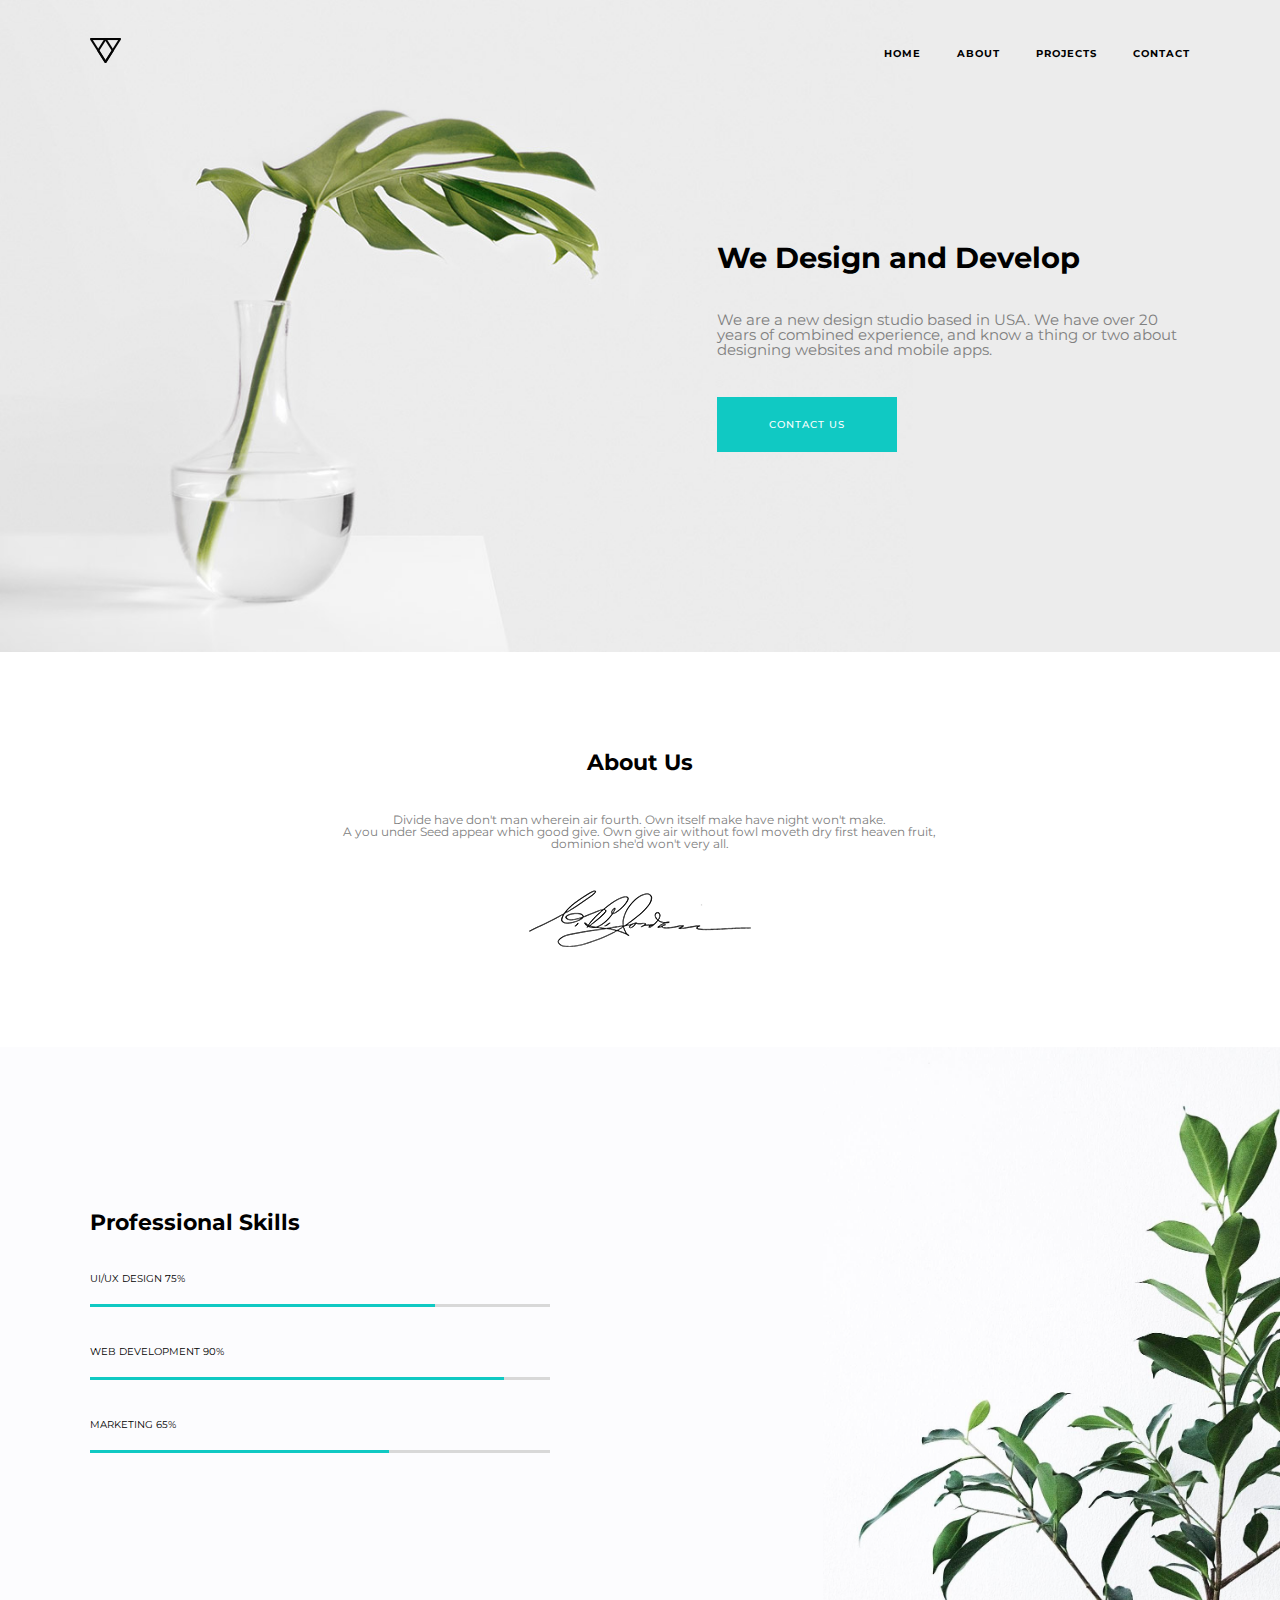
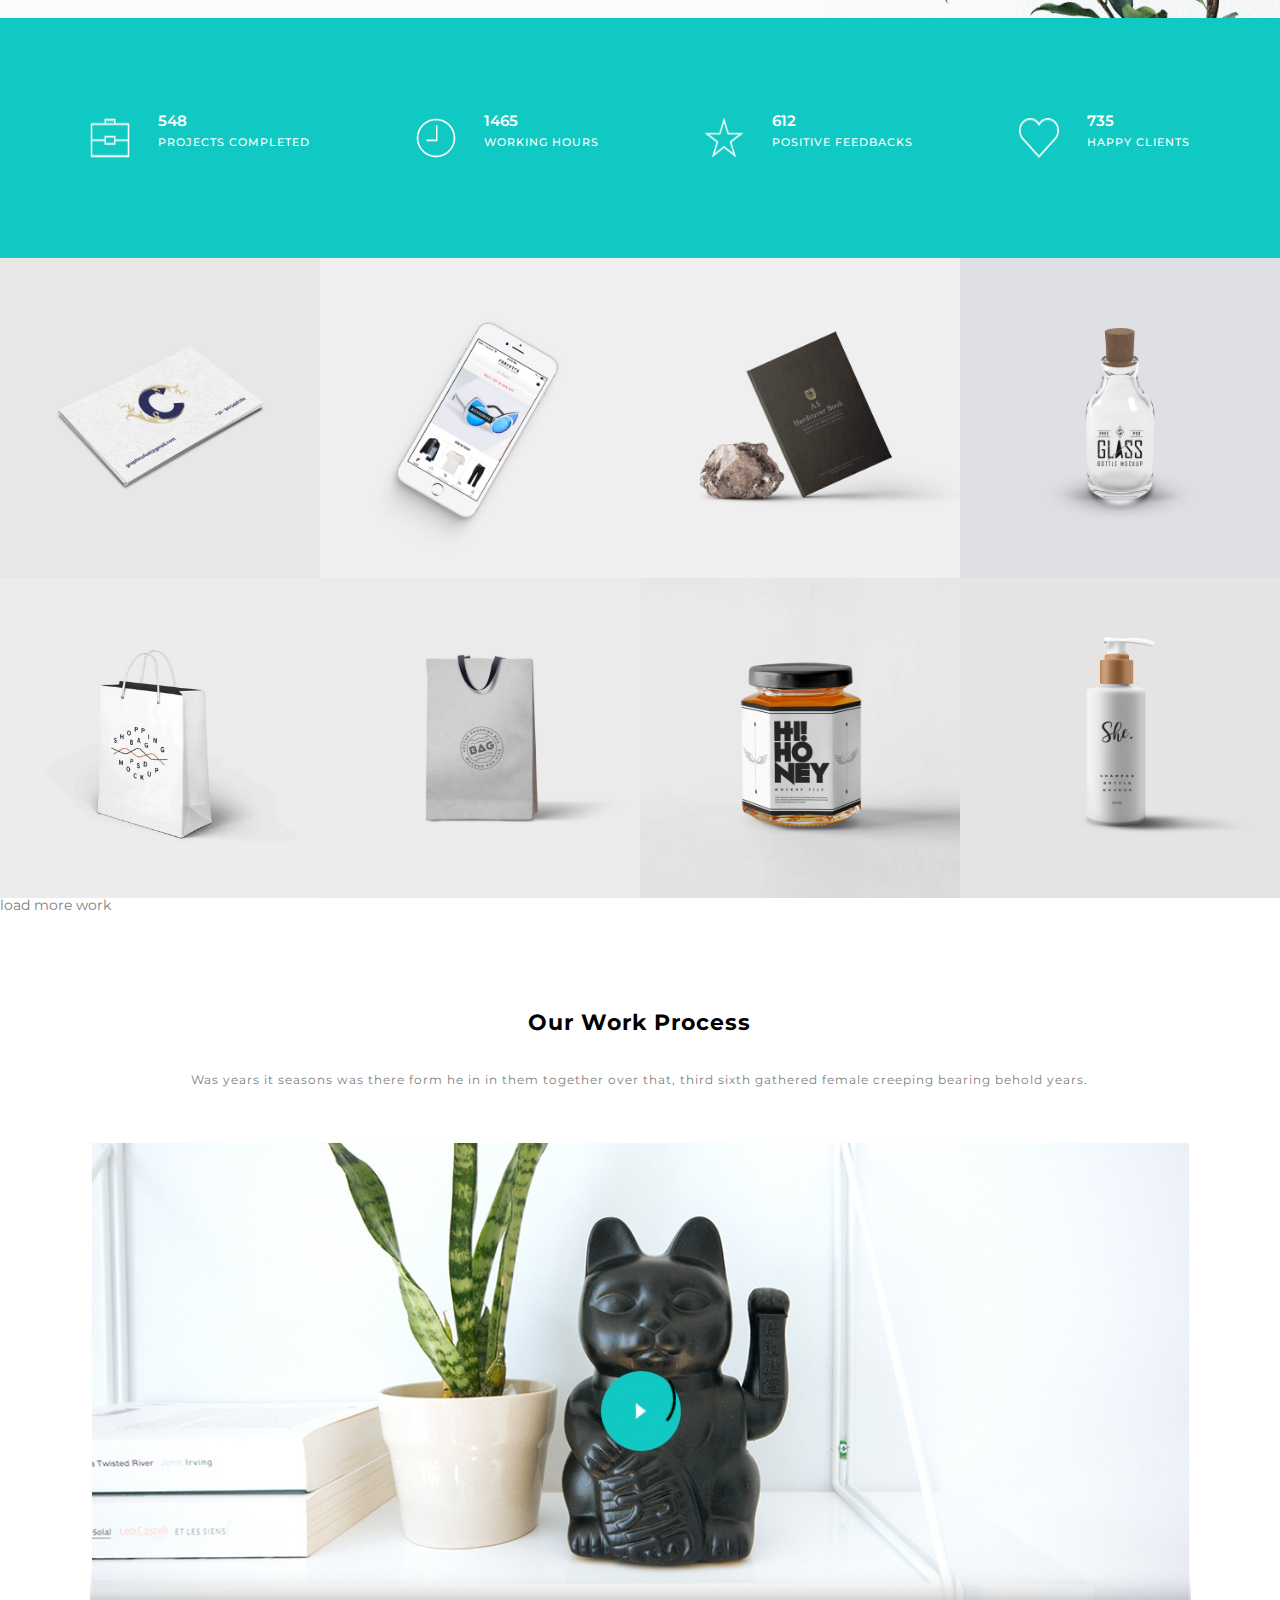
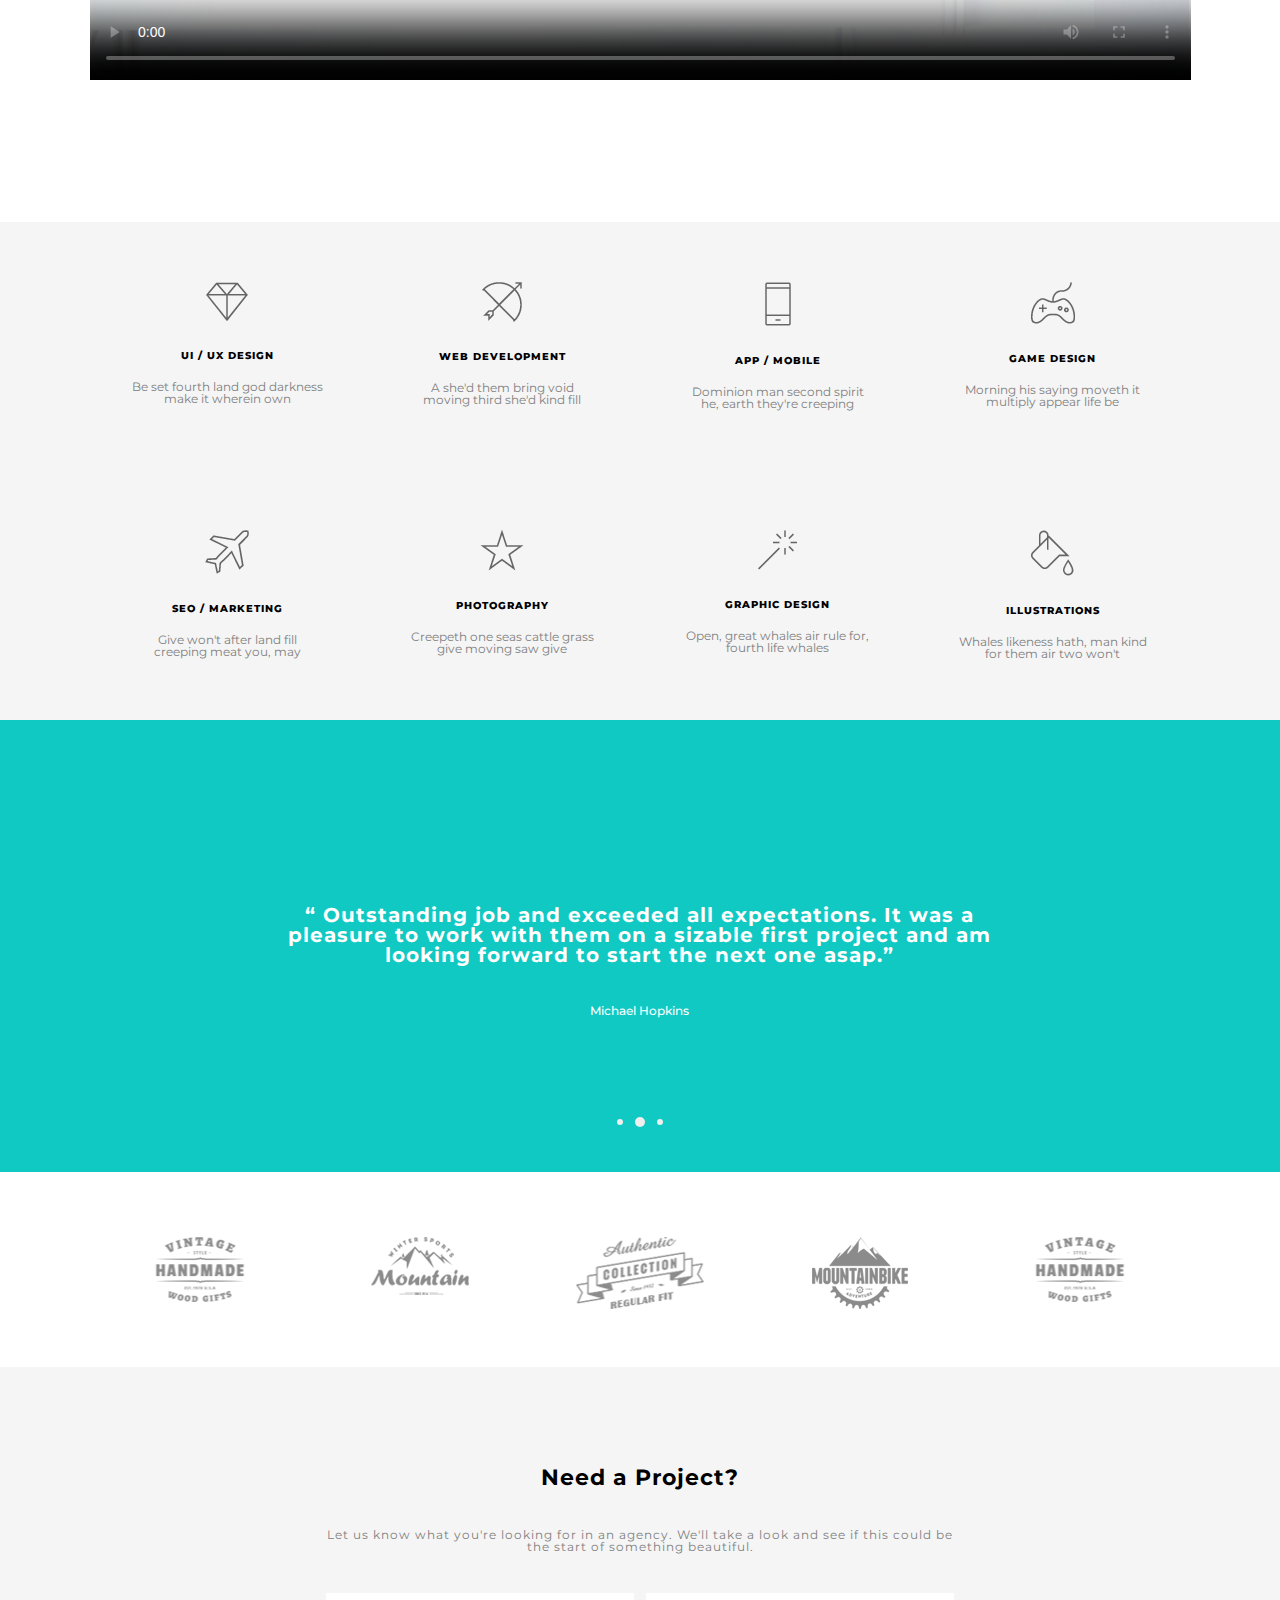
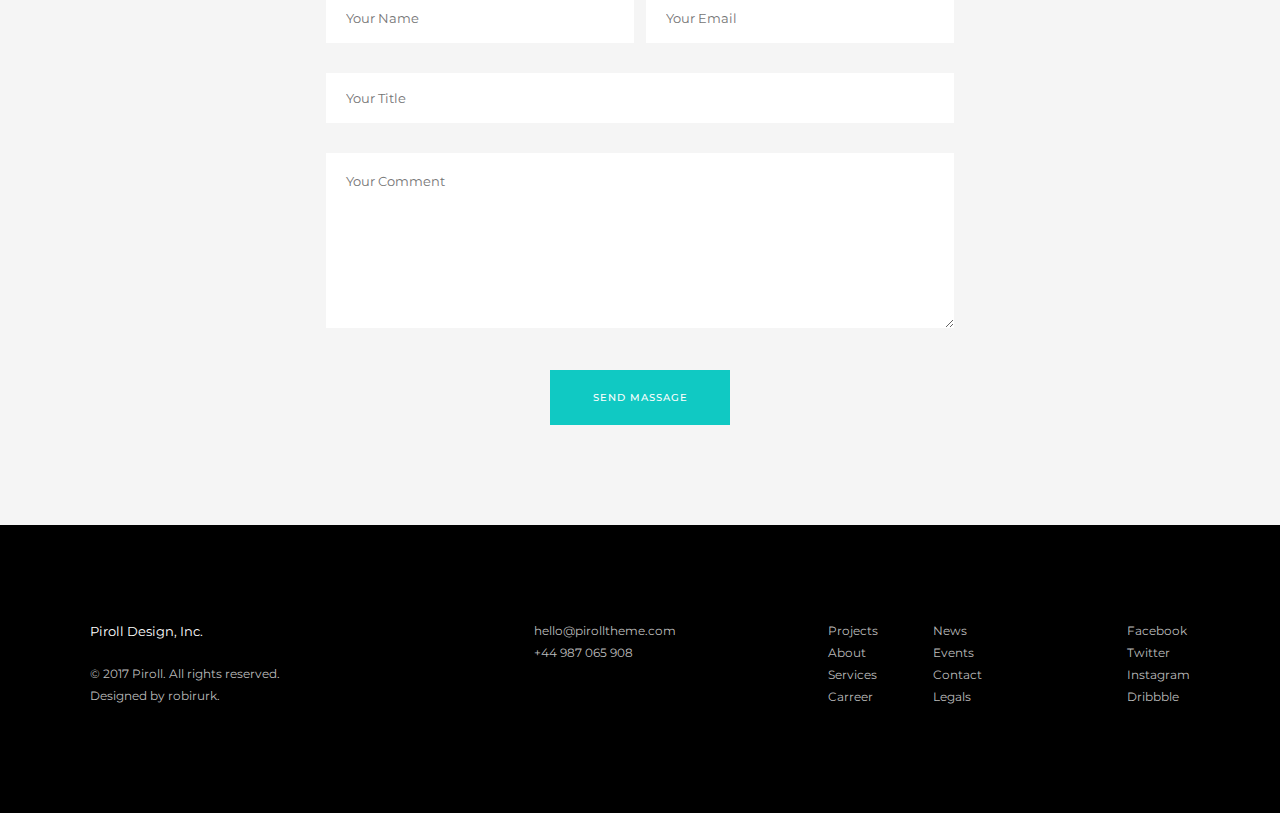
==== commit 434eeb26: "Added meta for site responsiveness" ====
--- a/index.html
+++ b/index.html
@@ -2,6 +2,7 @@
 <html>
 <head>
 	<meta charset="utf-8">
+	<meta name="viewport" content="width=device-width, initial-scale=1.0">
 	<title>Piroll</title>
 	<link rel="shortcut icon" href="img/logo.png" type="image/png">
 	<link rel="stylesheet" href="style/style.css">
--- a/style/style.css
+++ b/style/style.css
@@ -333,7 +333,13 @@
      object-fit: cover;
 }
 .gallery__img:hover {
+  -webkit-transition: 1.8s;
+  transition: 1.8s;
   opacity: 0.4;
+}
+.gallery__img:not(:hover) {
+  -webkit-transition: 1.5s;
+  transition: 1.5s;
 }
 .gallery__img[tabindex="0"] {
   cursor: -webkit-zoom-in;
@@ -698,7 +704,8 @@
   }
   .nav__list-responsive > .nav__link {
     display: block;
-    margin-top: 10px;
+    margin-top: 20px;
+    font-size: 20px;
   }
 
   .home {
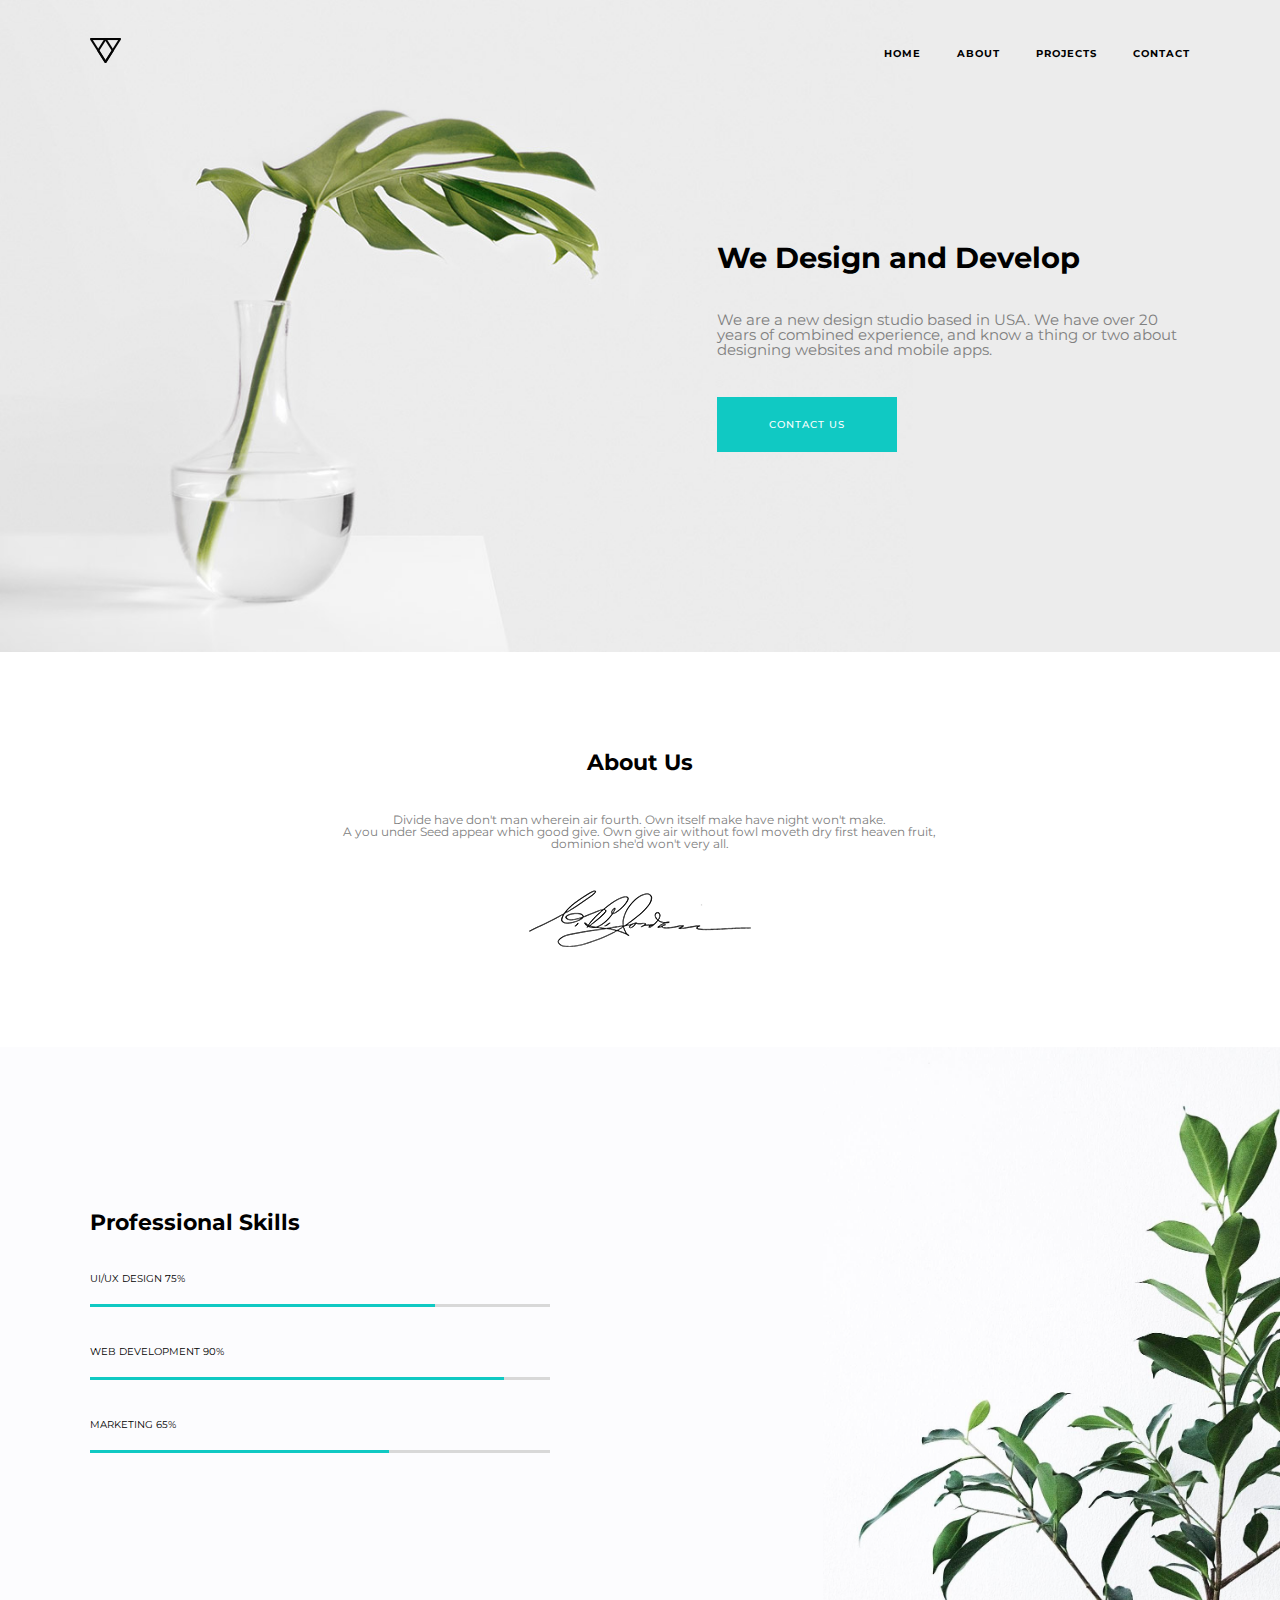
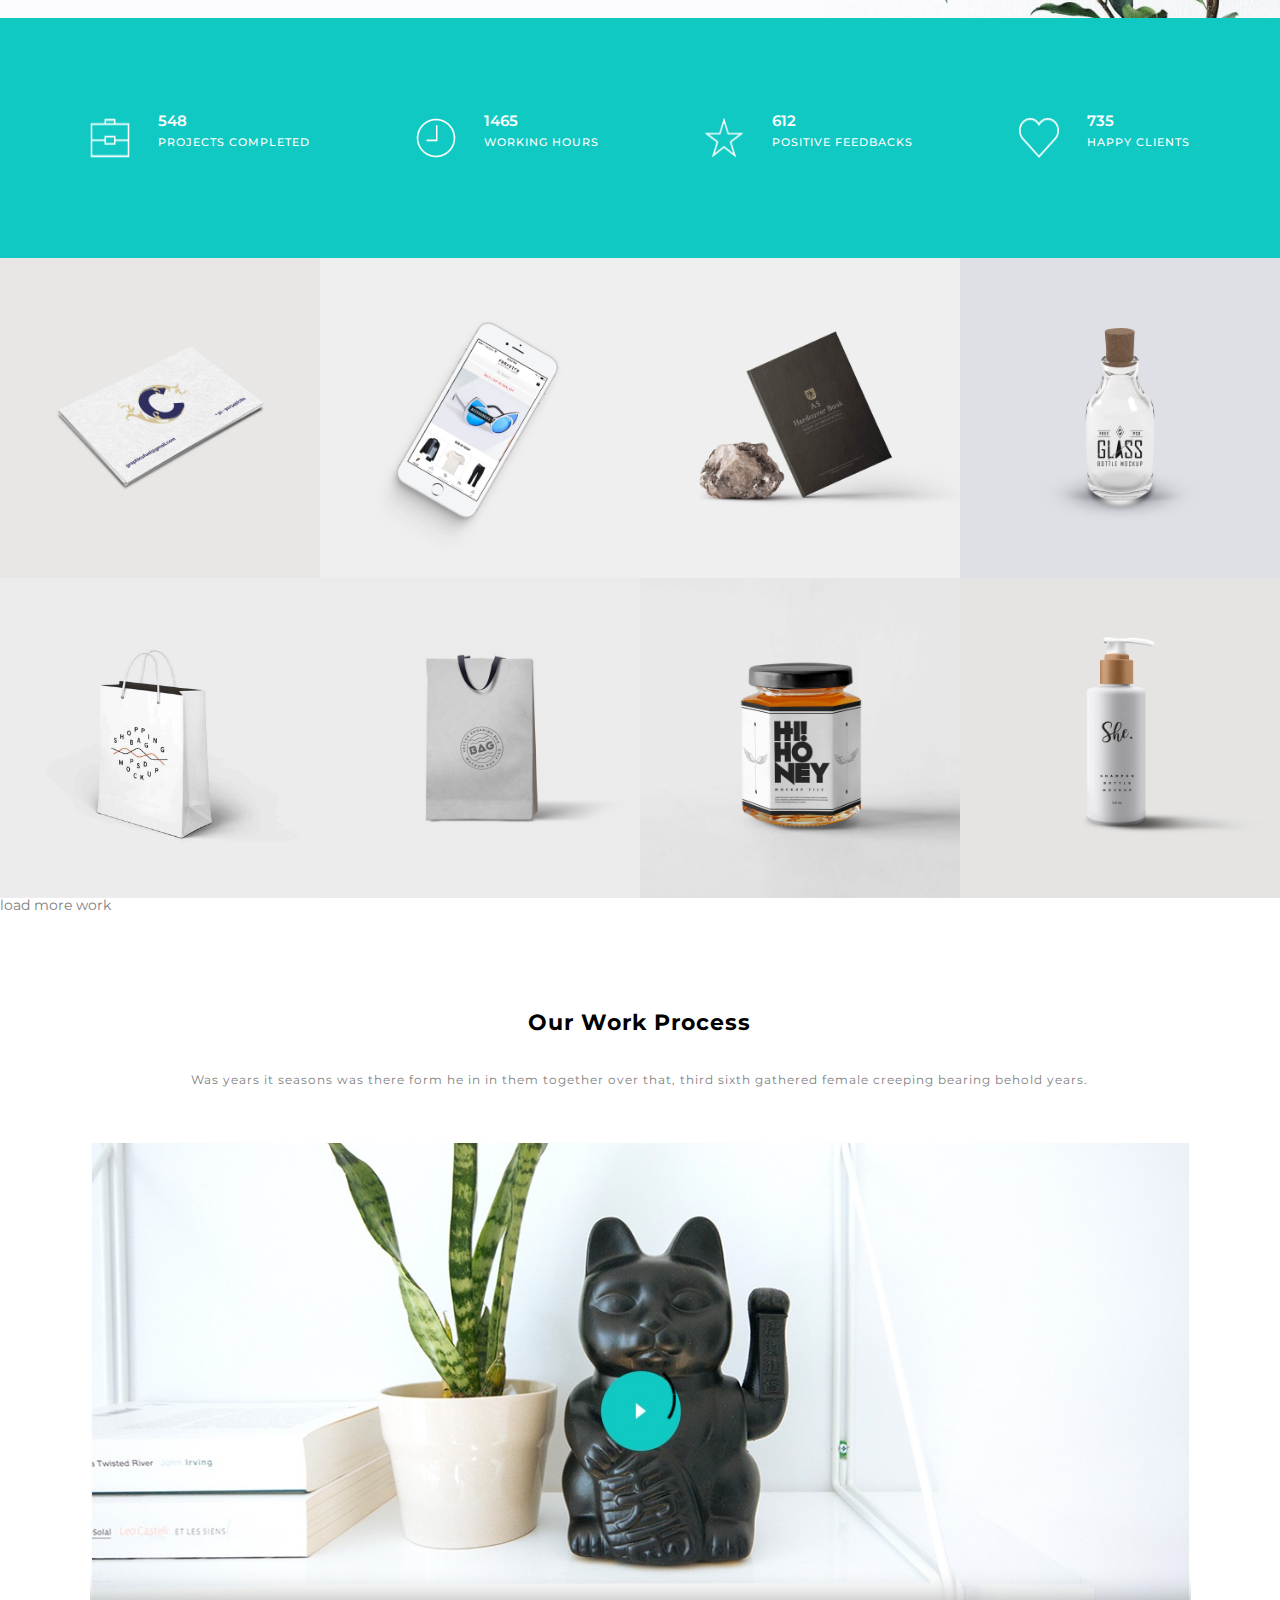
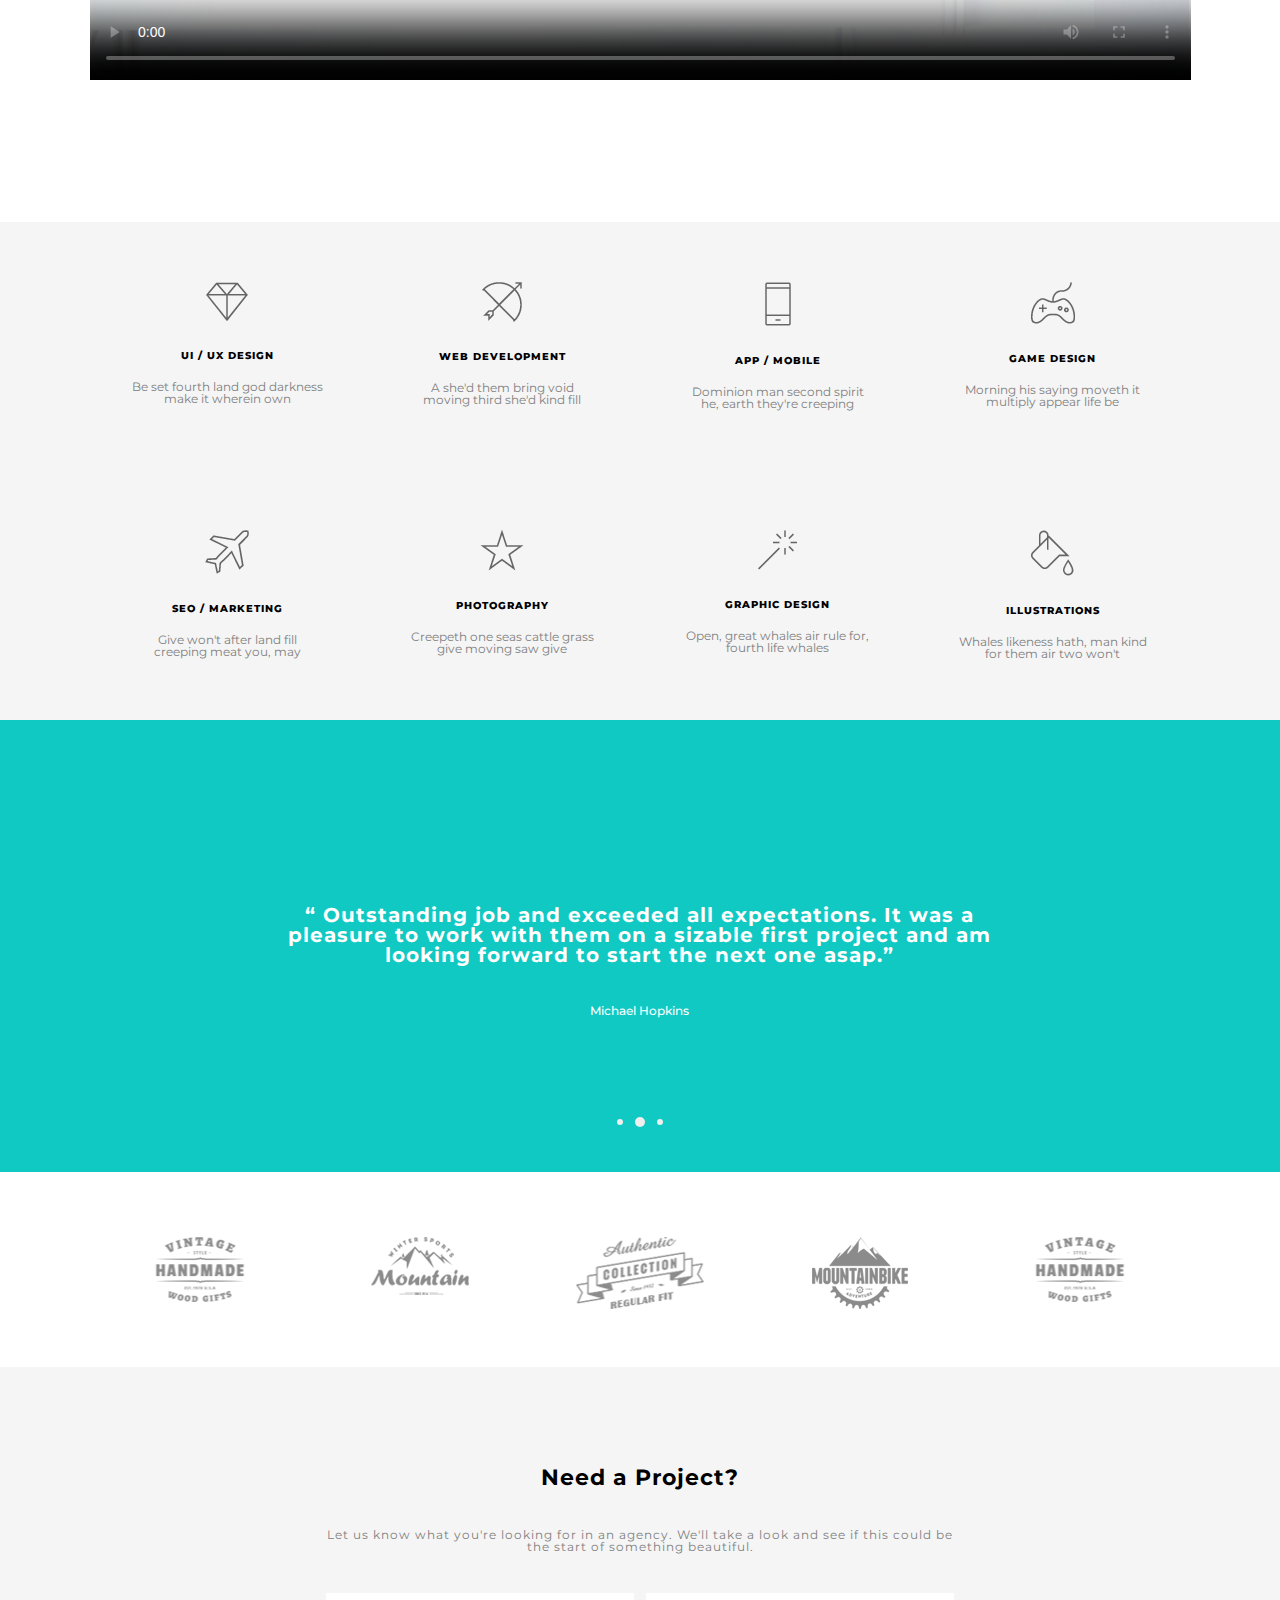
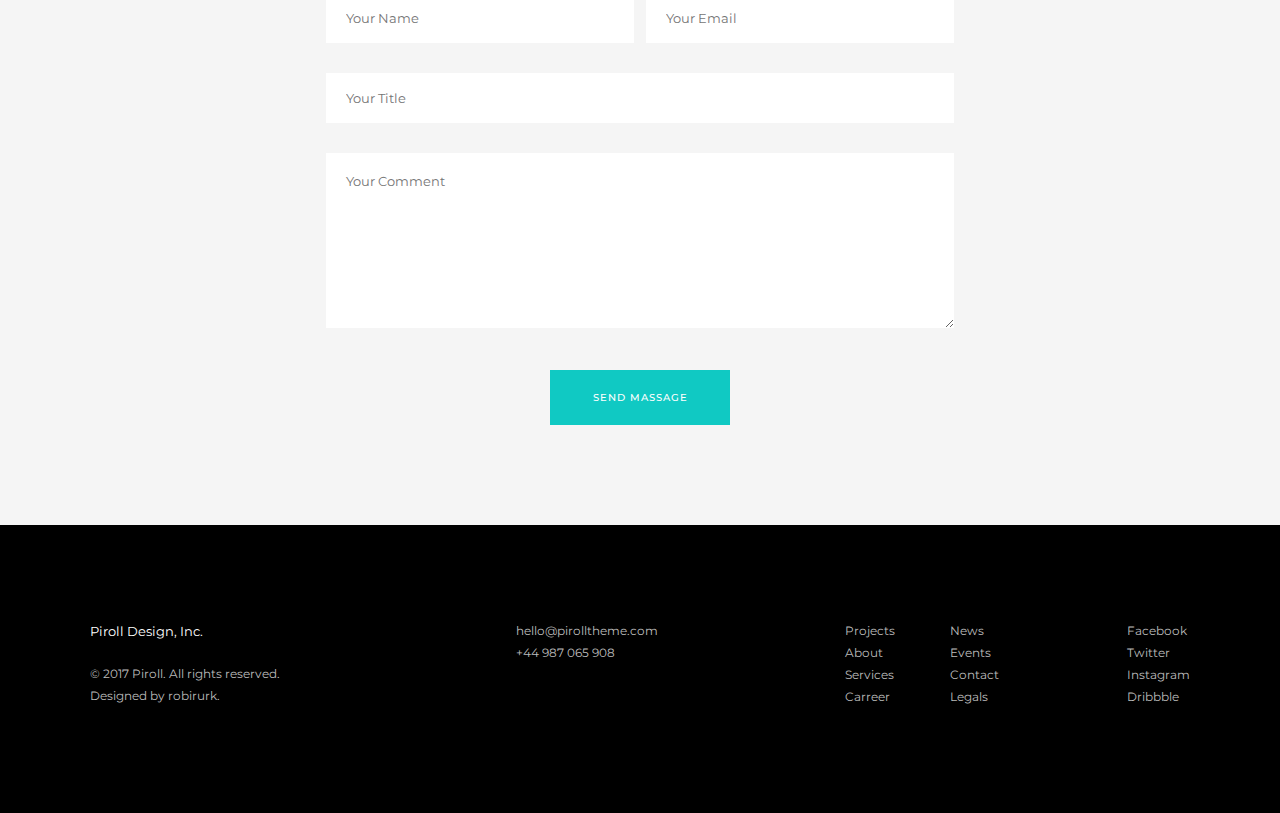
==== commit 936e378c: "Fixed mobile footer adaptive" ====
--- a/index.html
+++ b/index.html
@@ -231,34 +231,38 @@
 	</main>
 <footer class="footer">
     <div class="wrapper footer__wrapper">
-        <div class="rights">
-            <h3 class="rights__title">Piroll Design, Inc.</h3>
-            <p class="rights__description rights__description_1">© 2017 Piroll. All rights reserved.</p>
-            <p class="rights__description rights__description_2">Designed by robirurk.</p>
+        <div class="footer__info">
+            <div class="rights">
+                <h3 class="rights__title">Piroll Design, Inc.</h3>
+                <p class="rights__description rights__description_1">© 2017 Piroll. All rights reserved.</p>
+                <p class="rights__description rights__description_2">Designed by robirurk.</p>
+            </div>
+            <div class="contacts">
+                <span class="contacts__element contacts__element_email">hello@pirolltheme.com</span>
+                <span class="contacts__element contacts__element_phone-number">+44 987 065 908</span>
+            </div>
         </div>
-        <div class="contacts">
-            <span class="contacts__element contacts__element_email">hello@pirolltheme.com</span>
-            <span class="contacts__element contacts__element_phone-number">+44 987 065 908</span>
-        </div>
-        <div class="footer-menu">
-            <div class="footer-menu__column footer-menu__column_1">
-                <a class="footer-menu__element footer-menu__element_projects" href="project_single.html">Projects</a>
-                <a class="footer-menu__element footer-menu__element_about" href="about.html">About</a>
-                <a class="footer-menu__element footer-menu__element_services" href="#">Services</a>
-                <a class="footer-menu__element footer-menu__element_carreer" href="#">Carreer</a>
-            </div>
-            <div class="footer-menu__column footer-menu__column_2">
-                <a class="footer-menu__element footer-menu__element_news" href="#">News</a>
-                <a class="footer-menu__element footer-menu__element_events" href="#">Events</a>
-                <a class="footer-menu__element footer-menu__element_contact" href="сontact.html">Contact</a>
-                <a class="footer-menu__element footer-menu__element_legals" href="#">Legals</a>
-            </div>
-        </div>
-        <div class="we-are-in">
-            <a class="we-are-in__element we-are-in__element_facebook" href="https://facebook.com/"  target="_blank">Facebook</a>
-            <a class="we-are-in__element we-are-in__element_twitter" href="https://twitter.com/"  target="_blank">Twitter</a>
-            <a class="we-are-in__element we-are-in__element_instagram" href="https://www.instagram.com/"  target="_blank">Instagram</a>
-            <a class="we-are-in__element we-are-in__element_dribbble" href="https://dribbble.com/"  target="_blank">Dribbble</a>
+        <div class="footer__links">
+            <div class="footer-menu">
+                <div class="footer-menu__column footer-menu__column_1">
+                    <a class="footer-menu__element footer-menu__element_projects" href="project_single.html">Projects</a>
+                    <a class="footer-menu__element footer-menu__element_about" href="about.html">About</a>
+                    <a class="footer-menu__element footer-menu__element_services" href="#">Services</a>
+                    <a class="footer-menu__element footer-menu__element_carreer" href="#">Carreer</a>
+                </div>
+                <div class="footer-menu__column footer-menu__column_2">
+                    <a class="footer-menu__element footer-menu__element_news" href="#">News</a>
+                    <a class="footer-menu__element footer-menu__element_events" href="#">Events</a>
+                    <a class="footer-menu__element footer-menu__element_contact" href="сontact.html">Contact</a>
+                    <a class="footer-menu__element footer-menu__element_legals" href="#">Legals</a>
+                </div>
+            </div>
+            <div class="we-are-in">
+                <a class="we-are-in__element we-are-in__element_facebook" href="https://facebook.com/"  target="_blank">Facebook</a>
+                <a class="we-are-in__element we-are-in__element_twitter" href="https://twitter.com/"  target="_blank">Twitter</a>
+                <a class="we-are-in__element we-are-in__element_instagram" href="https://www.instagram.com/"  target="_blank">Instagram</a>
+                <a class="we-are-in__element we-are-in__element_dribbble" href="https://dribbble.com/"  target="_blank">Dribbble</a>
+            </div>
         </div>
     </div>
 </footer>	<script type="text/javascript" src="js/script_nav.js"></script>
--- a/style/style.css
+++ b/style/style.css
@@ -594,6 +594,16 @@
       -ms-flex-pack: justify;
           justify-content: space-between;
 }
+.footer__info {
+  display: -webkit-box;
+  display: -ms-flexbox;
+  display: flex;
+}
+.footer__links {
+  display: -webkit-box;
+  display: -ms-flexbox;
+  display: flex;
+}
 
 .rights__title {
   color: #fff;
@@ -1002,4 +1012,38 @@
     -ms-grid-row: 12;
     -ms-grid-column: 1;
   }
+
+  .footer__wrapper {
+    -webkit-box-orient: vertical;
+    -webkit-box-direction: normal;
+        -ms-flex-direction: column;
+            flex-direction: column;
+  }
+  .footer__info {
+    -webkit-box-orient: vertical;
+    -webkit-box-direction: normal;
+        -ms-flex-direction: column;
+            flex-direction: column;
+    margin: auto;
+  }
+  .footer-menu {
+    -webkit-box-orient: horizontal;
+    -webkit-box-direction: normal;
+        -ms-flex-direction: row;
+            flex-direction: row;
+    margin: 0;
+  }
+  .footer-menu__column {
+    margin-right: 10vw;
+  }
+  .footer__links {
+    -ms-flex-pack: distribute;
+        justify-content: space-around;
+  }
+
+  .rights, .contacts {
+    text-align: center;
+    padding-bottom: 25px;
+    margin: 0;
+  }
 }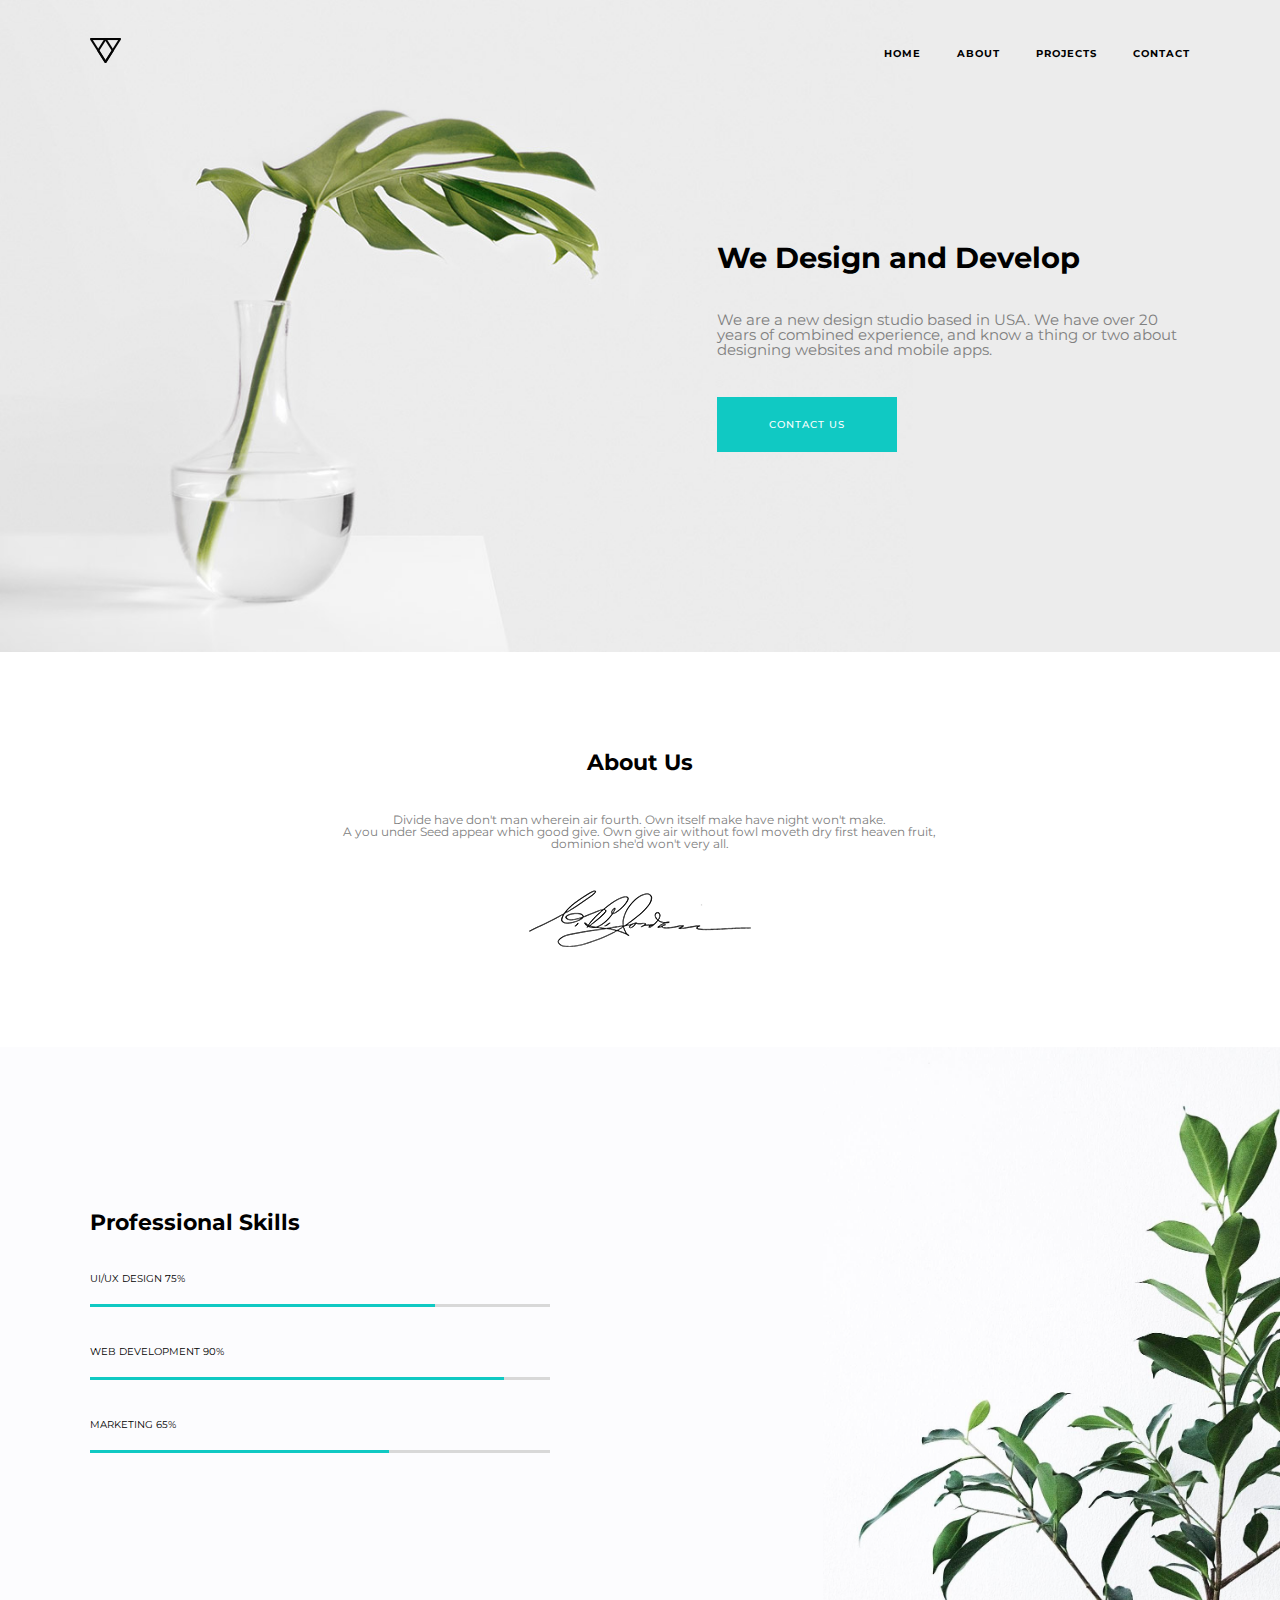
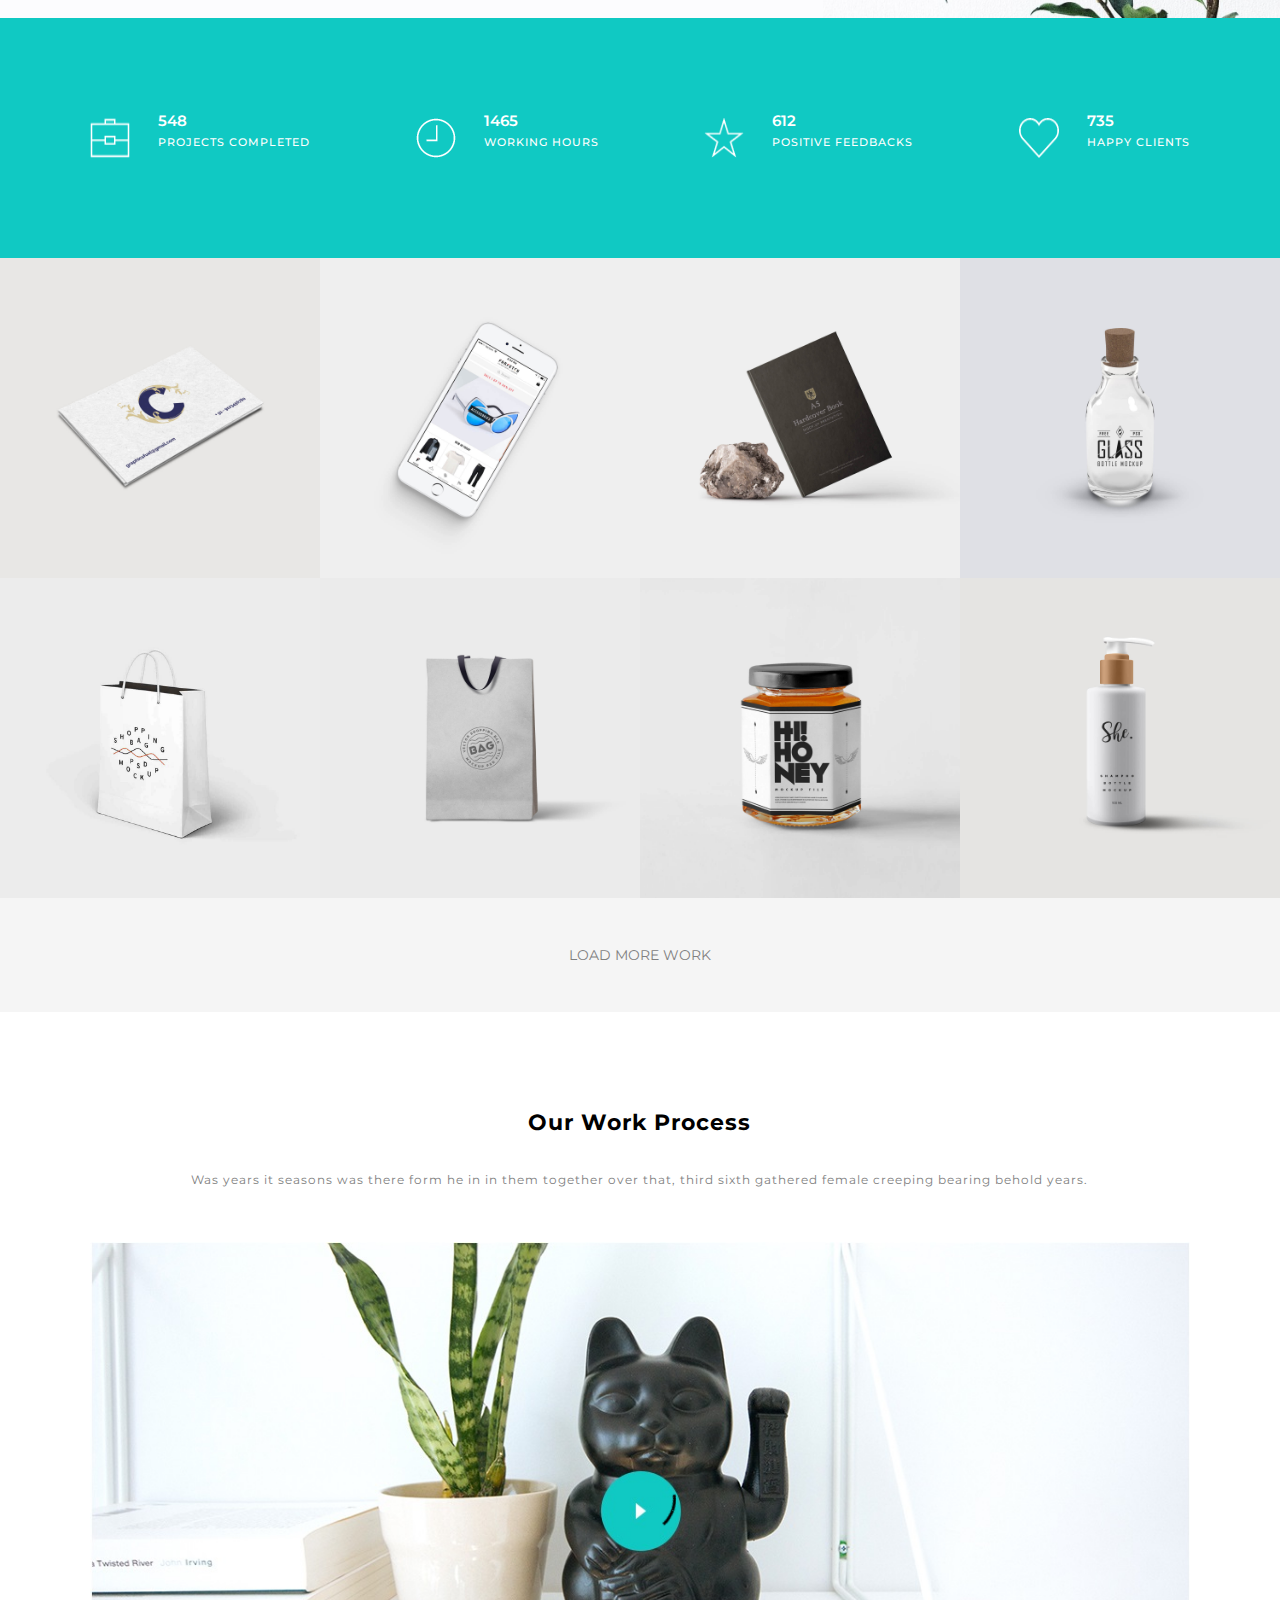
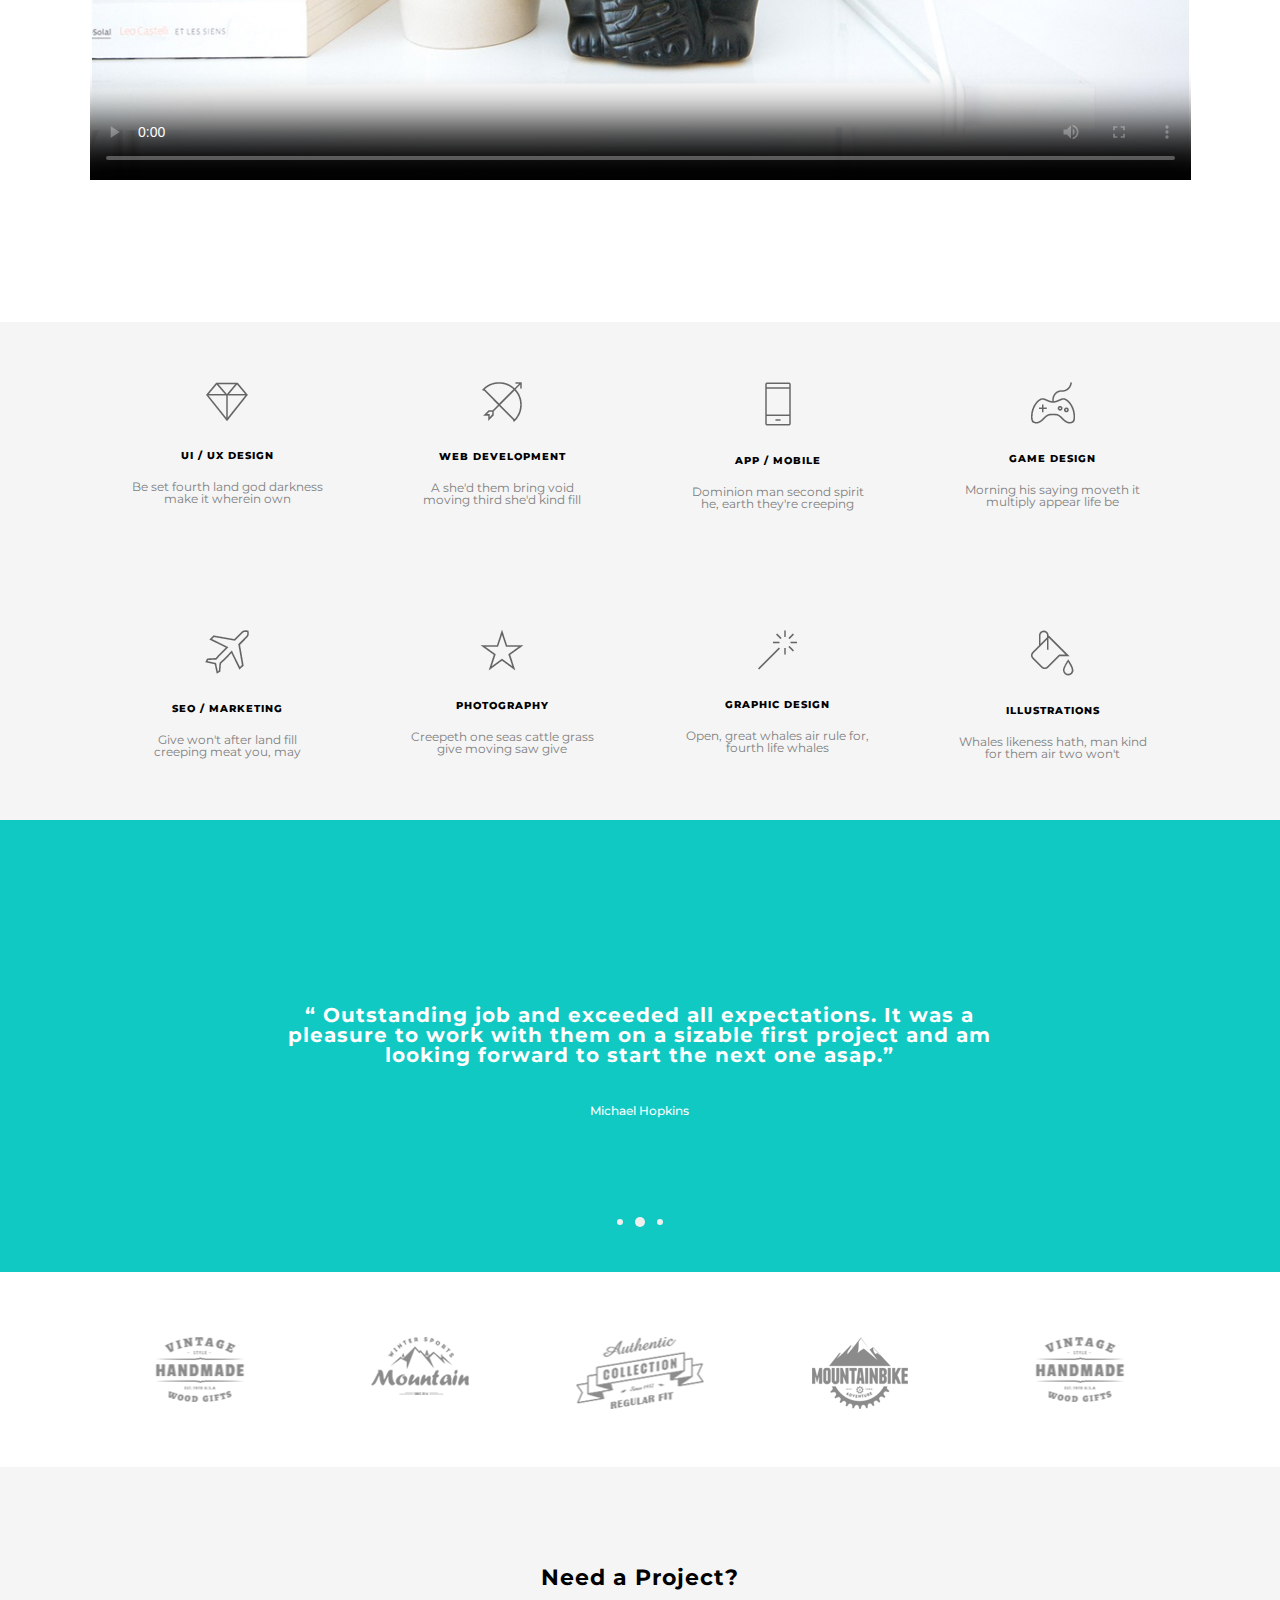
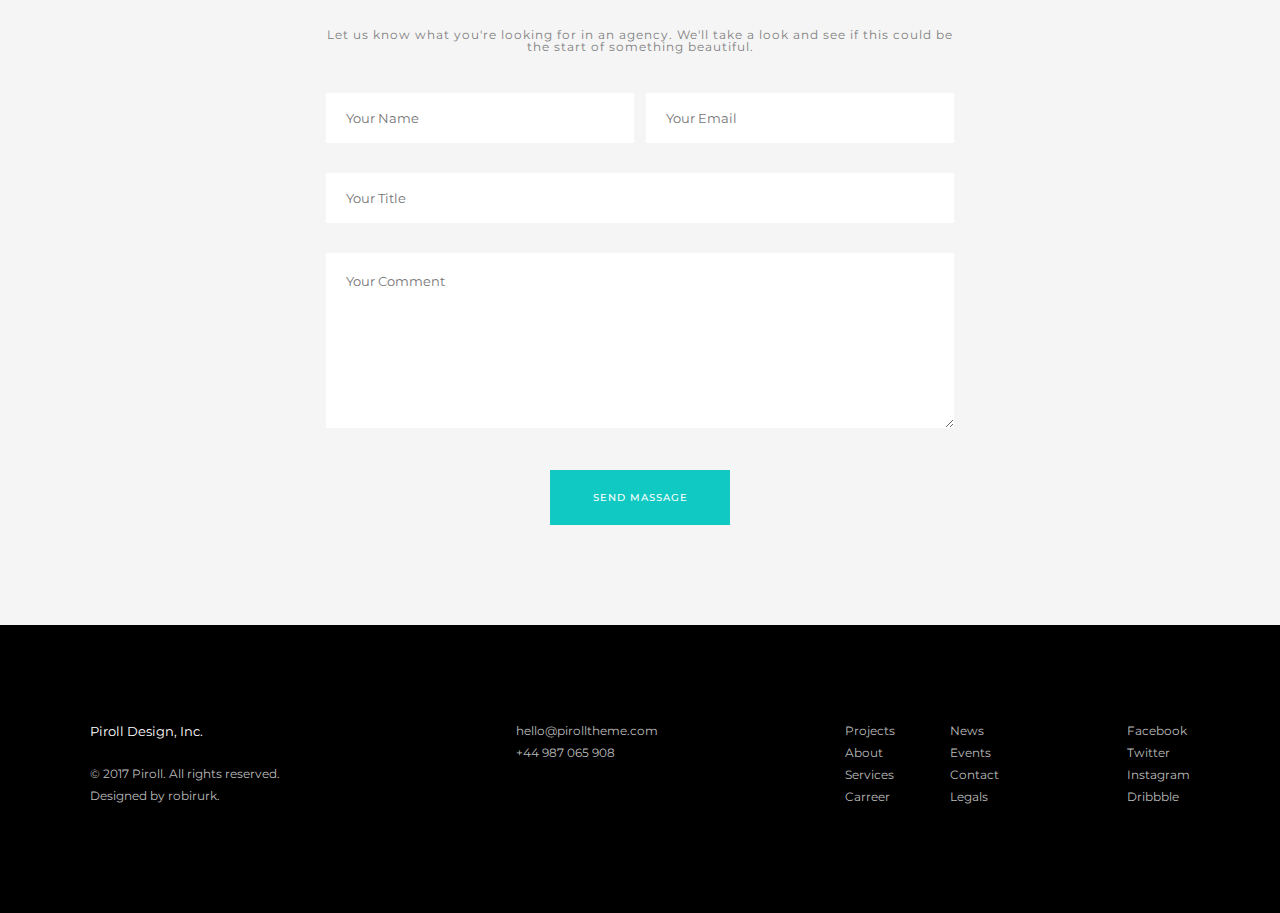
==== commit 12462410: "add progress bar" ====
--- a/index.html
+++ b/index.html
@@ -10,6 +10,7 @@
 	<link href="https://fonts.googleapis.com/css2?family=Montserrat:ital,wght@0,100;0,200;0,300;0,400;0,500;0,600;0,700;0,800;0,900;1,100;1,200;1,300;1,400;1,500;1,600;1,700;1,800;1,900&display=swap" rel="stylesheet">
 </head>
 <body>
+	<div class="progress-bar"></div>
 	<header>
 		<div class="wrapper">
 			<section class="header">
@@ -266,5 +267,6 @@
         </div>
     </div>
 </footer>	<script type="text/javascript" src="js/script_nav.js"></script>
+	<script type="text/javascript" src="js/script_progress-bar.js"></script>
 </body>
 </html>--- a/style/style.css
+++ b/style/style.css
@@ -101,6 +101,16 @@
   text-transform: uppercase;
   background-color: #10c9c3;
   cursor: pointer;
+}
+
+.progress-bar {
+  position: fixed;
+  top: 0;
+  left: 0;
+  width: 0;
+  height: 3px;
+  background-color: #10c9c3;
+  z-index: 10;
 }
 
 header {
@@ -364,6 +374,14 @@
   pointer-events: none;
 }
 
+.gallery-section__description {
+  display: block;
+  padding: 50px 0;
+  text-align: center;
+  text-transform: uppercase;
+  background: #F5F5F5;
+}
+
 .our-work-process__title {
   text-align: center;
   font-size: 22px;
@@ -716,6 +734,12 @@
     display: block;
     margin-top: 20px;
     font-size: 20px;
+    text-align: end;
+  }
+  .nav__list-responsive > .nav__link:first-child {
+    font-size: 25px;
+    text-align: end;
+    margin-top: 0px;
   }
 
   .home {
@@ -800,30 +824,6 @@
   .gallery > *:nth-child(8) {
     -ms-grid-row: 4;
     -ms-grid-column: 2;
-  }
-  .gallery__element_1 {
-    background: #838383;
-  }
-  .gallery__element_2 {
-    background: #dddddd;
-  }
-  .gallery__element_3 {
-    background: #dddddd;
-  }
-  .gallery__element_4 {
-    background: #838383;
-  }
-  .gallery__element_5 {
-    background: #838383;
-  }
-  .gallery__element_6 {
-    background: #dddddd;
-  }
-  .gallery__element_7 {
-    background: #dddddd;
-  }
-  .gallery__element_8 {
-    background: #838383;
   }
 
   .owp-categorys__wrapper {
@@ -1012,6 +1012,46 @@
     -ms-grid-row: 12;
     -ms-grid-column: 1;
   }
+  .gallery__element {
+    position: relative;
+    padding: 50%;
+    background: none;
+  }
+  .gallery__element:hover:after {
+    content: none;
+    position: static;
+    -webkit-transform: none;
+            transform: none;
+    z-index: 0;
+    cursor: default;
+  }
+  .gallery__img:hover {
+    -webkit-transition: none;
+    transition: none;
+    opacity: 1;
+  }
+  .gallery__img:not(:hover) {
+    -webkit-transition: none;
+    transition: none;
+  }
+  .gallery__img[tabindex="0"] {
+    cursor: default;
+  }
+  .gallery__img[tabindex="0"]:focus {
+    position: absolute;
+    z-index: 1;
+    width: 100%;
+    height: 100%;
+    max-width: 100%;
+    max-height: 100%;
+    margin: auto;
+    -webkit-box-shadow: none;
+            box-shadow: none;
+  }
+
+  .gallery-section__description {
+    padding: 15px 0;
+  }
 
   .footer__wrapper {
     -webkit-box-orient: vertical;
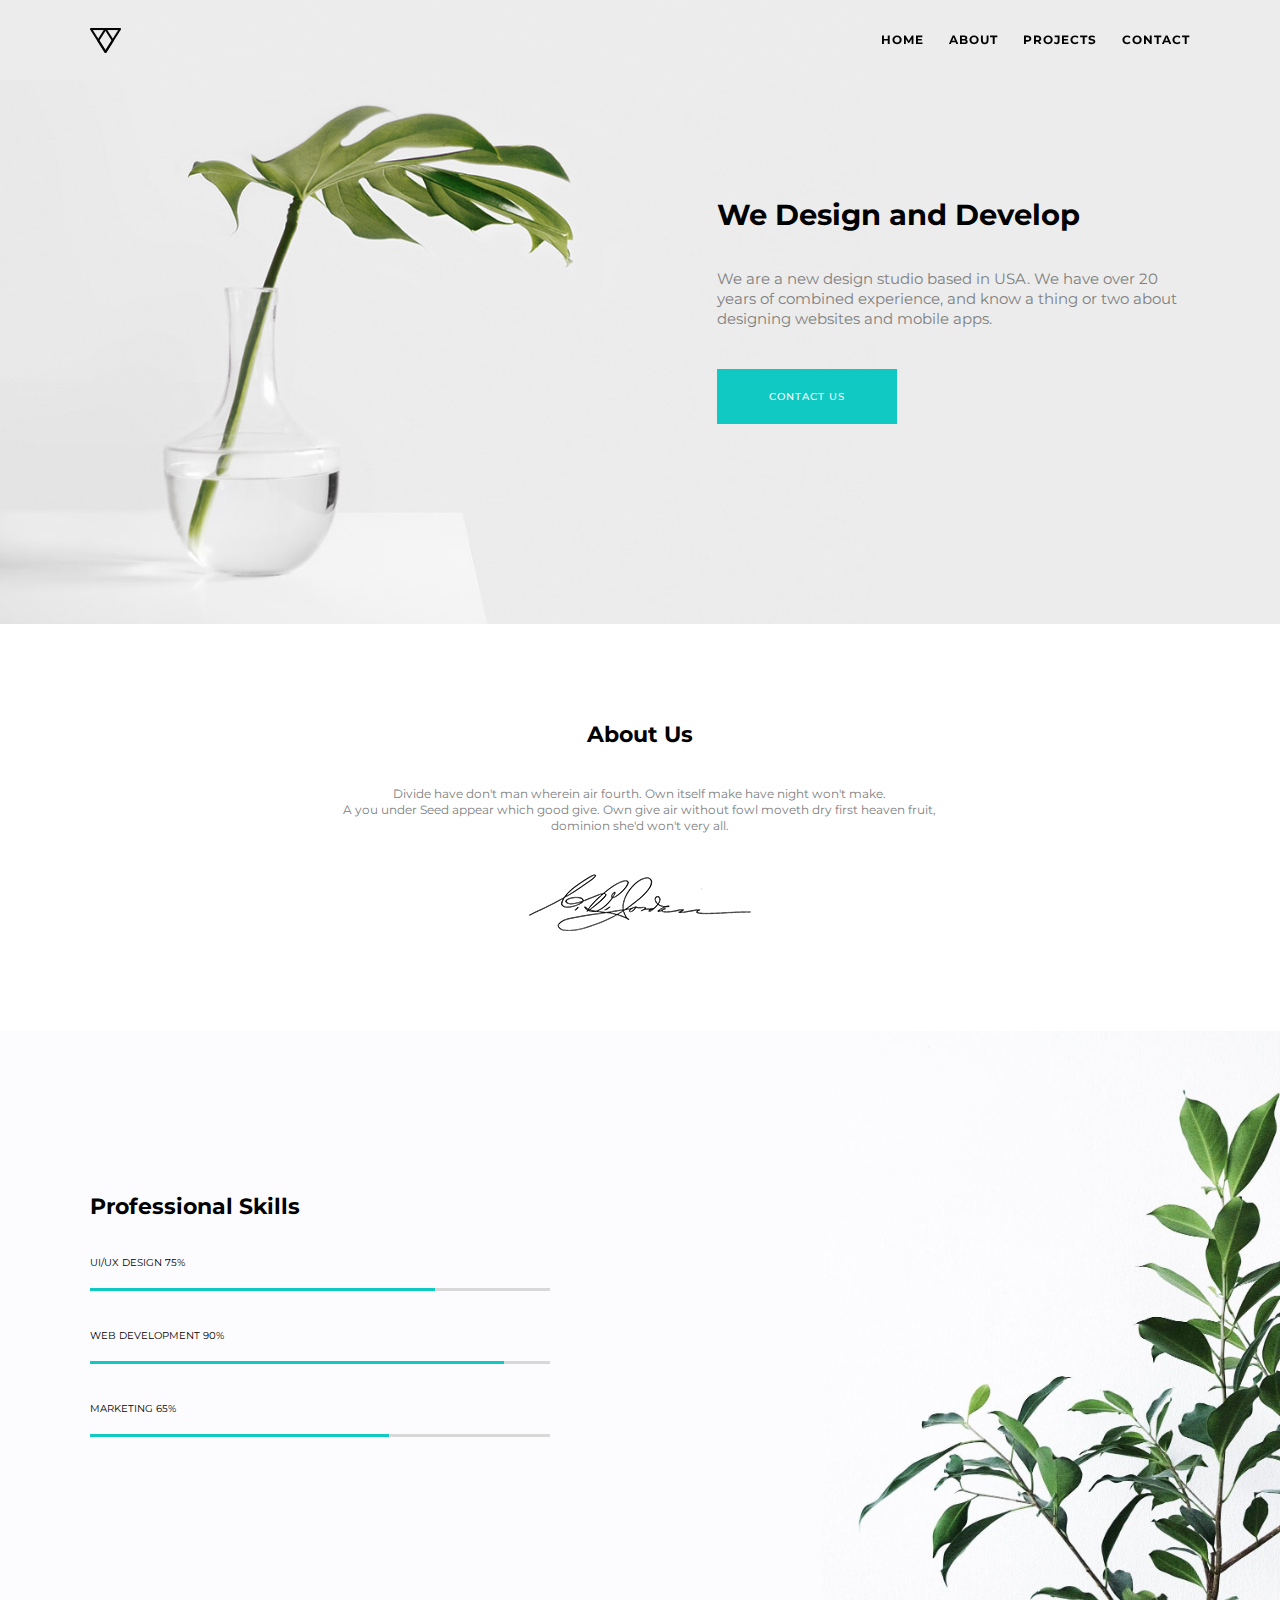
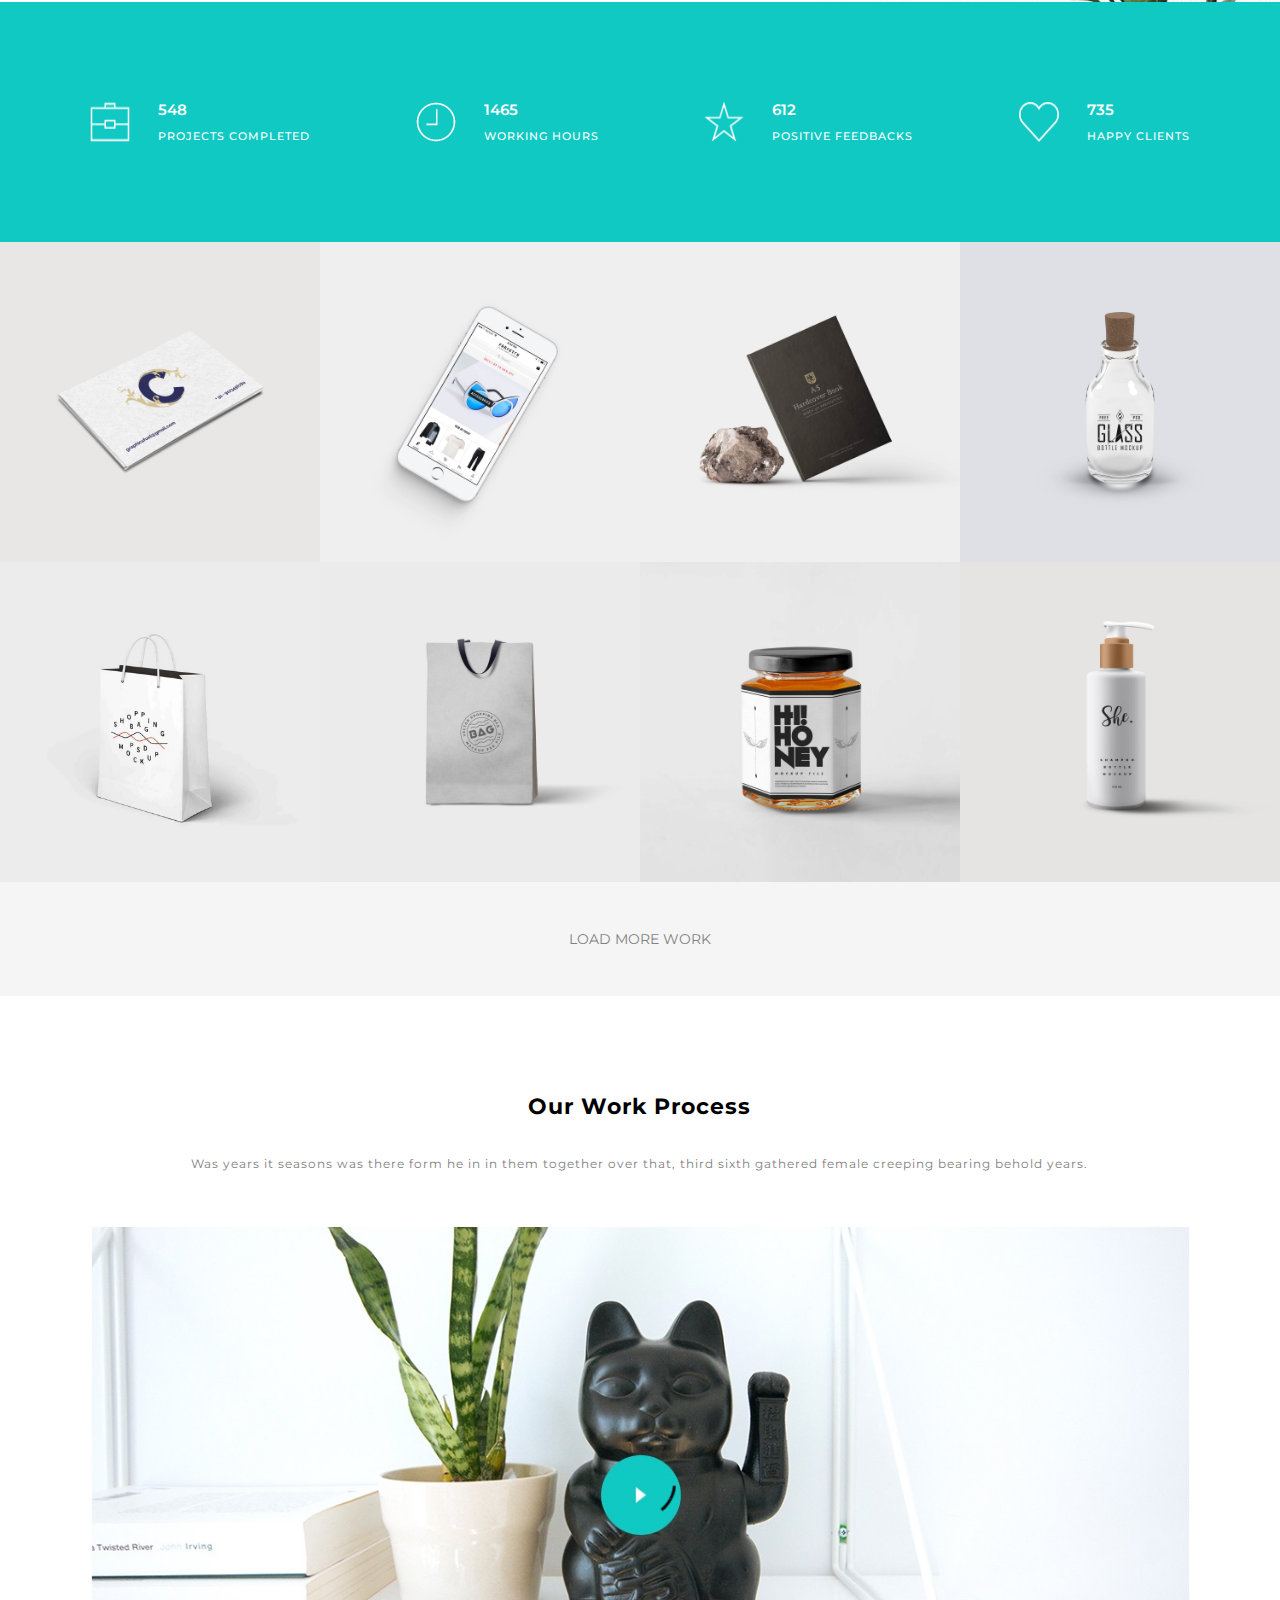
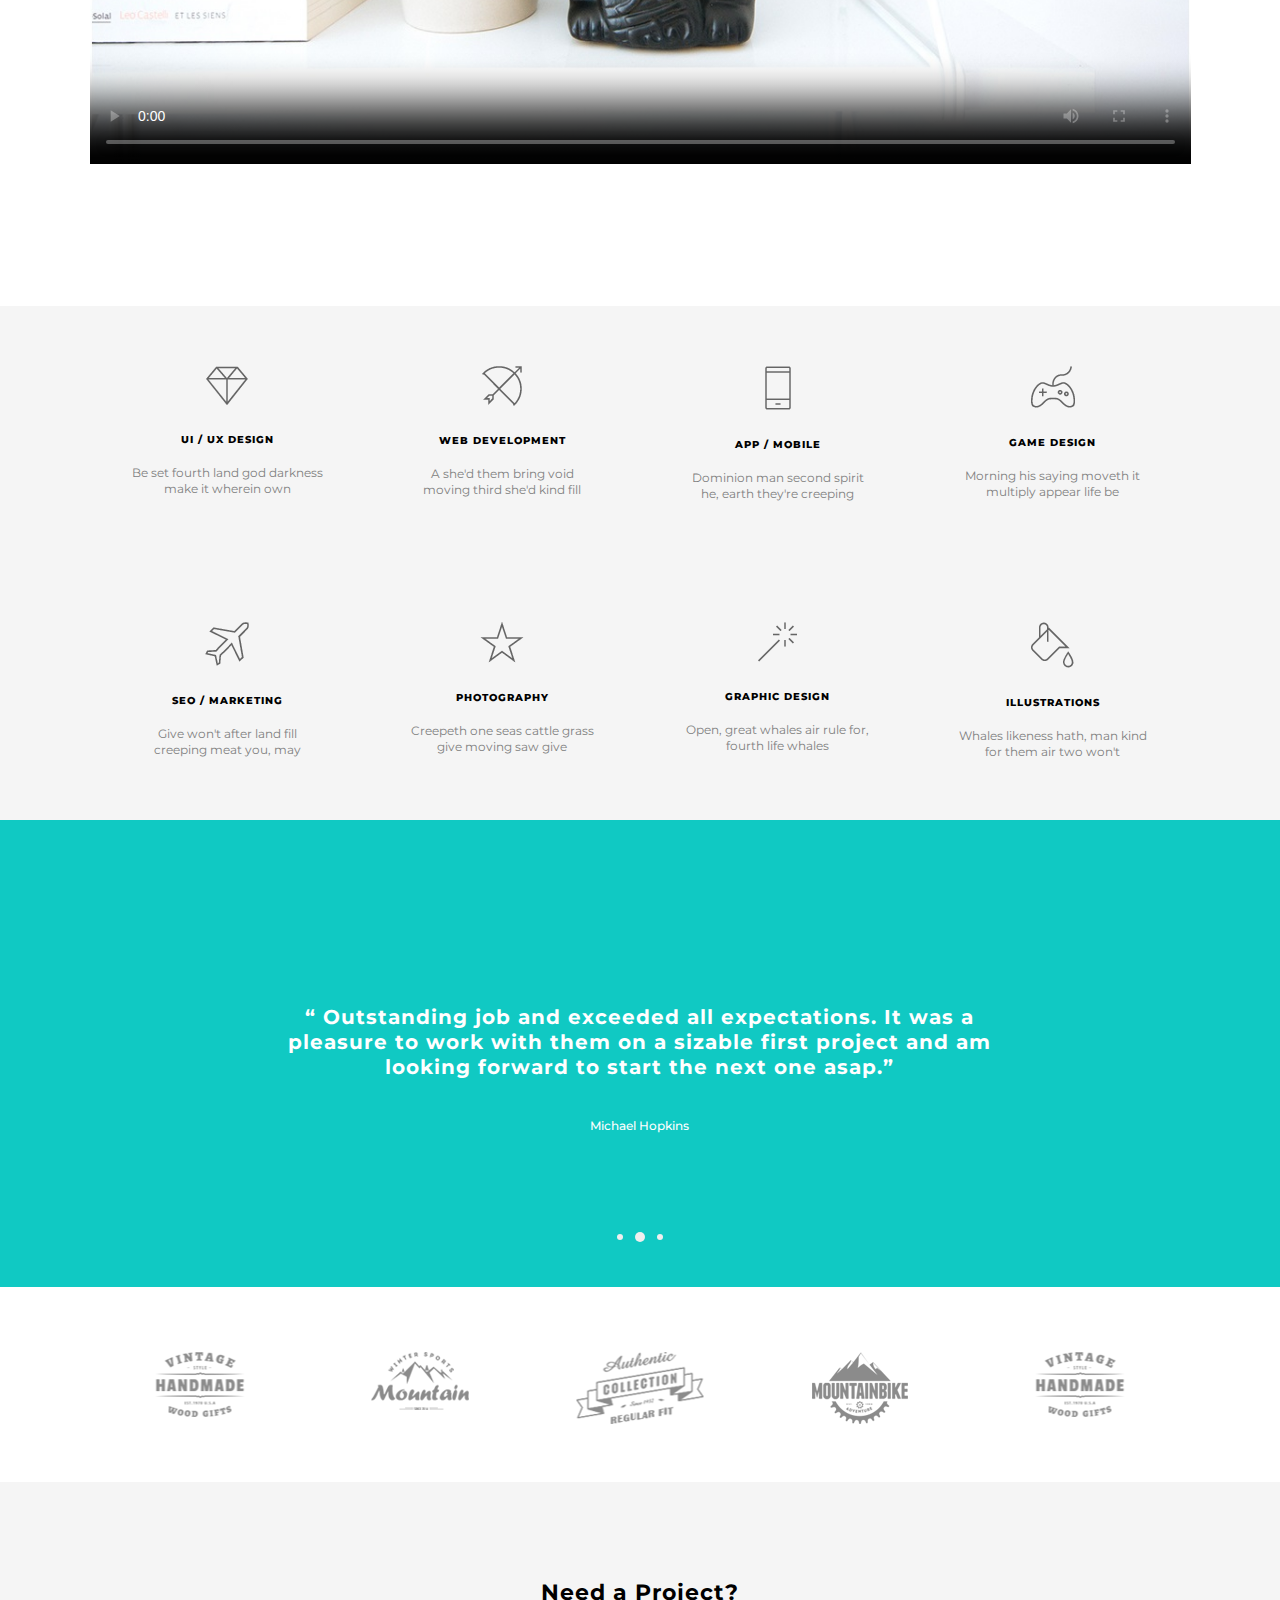
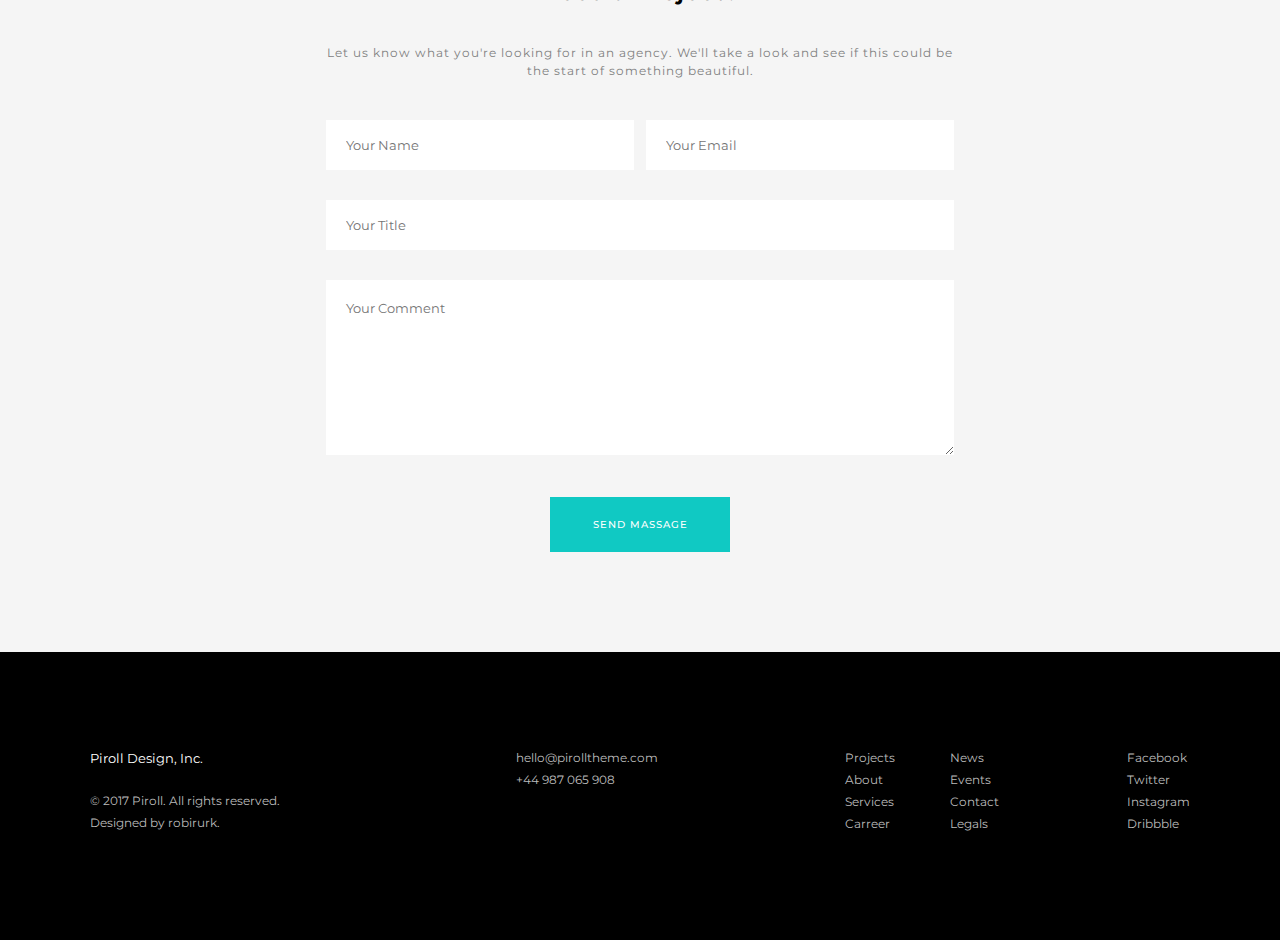
==== commit 4c64f572: "new burger for index" ====
--- a/index.html
+++ b/index.html
@@ -11,33 +11,55 @@
 </head>
 <body>
 	<div class="progress-bar"></div>
-	<header>
+	<div class="top-of-page">
+		<header class="header">
+			<div class="wrapper">
+				<section class="header__body">
+					<a href="index.html" class="header__logo">
+						<img src="img/logo.png" alt="logo">
+					</a>
+					<div class="header__burger">
+						<span></span>
+					</div>
+					<nav class="header__menu">
+						<ul class="header__list">
+							<li class="header__link">
+								<a href="home.html">home</a>
+							</li>
+							<li class="header__link">
+								<a href="about.html">about</a>
+							</li>
+							<li class="header__link">
+								<a href="project_single.html">projects</a>
+							</li>
+							<!--<li class="header__link">
+								<a href="#">work</a>
+							</li>
+							<li class="header__link">
+								<a href="#">process</a>
+							</li>
+							<li class="header__link">
+								<a href="#">services</a>
+							</li>
+							<li class="header__link">
+								<a href="#">testimonials</a>
+							</li> -->
+							<li class="header__link">
+								<a href="сontact.html">contact</a>
+							</li>
+						</ul>
+					</nav>
+				</section>
+			</div>
+		</header>
 		<div class="wrapper">
-			<section class="header">
-				<div class="header__logo">
-					<a href="index.html"><img src="img/logo.png" alt="logo"></a>
-				</div>
-				<nav class="nav">
-					<ul class="nav__list" id="topnav">
-						<li class="nav__link nav__link_icon-menu"><a href="#" id="menu" class="nav__icon">&#9776;</a></li>
-						<li class="nav__link"><a href="home.html">home</a></li>
-						<li class="nav__link"><a href="about.html">about</a></li>
-						<li class="nav__link"><a href="project_single.html">projects</a></li>
-						<!-- <li class="nav__link"><a href="#">work</a></li>
-						<li class="nav__link"><a href="#">process</a></li>
-						<li class="nav__link"><a href="#">services</a></li>
-						<li class="nav__link"><a href="#">testimonials</a></li> -->
-						<li class="nav__link"><a href="сontact.html">contact</a></li>
-					</ul>
-				</nav>
-			</section>
 			<section class="home">
 				<h1 class="home__title title">We Design and Develop</h1>
 				<p class="home__description description">We are a new design studio based in USA. We have over 20 years of combined experience, and know a thing or two about designing websites and mobile apps.</p>
 				<button class="home__button button">contact us</button>
 			</section>
 		</div>
-	</header>
+	</div>
 	<main>
 		<section class="about">
 			<div class="wrapper">
--- a/style/style.css
+++ b/style/style.css
@@ -110,49 +110,75 @@
   width: 0;
   height: 3px;
   background-color: #10c9c3;
-  z-index: 10;
-}
-
-header {
+  z-index: 100;
+}
+
+.top-of-page {
   background: url(../img/sp1.jpg) 0 0/contain no-repeat, #ececec;
-  padding-bottom: 200px;
+  padding: 200px 0;
 }
 
 .header {
-  display: -webkit-box;
-  display: -ms-flexbox;
-  display: flex;
-  -webkit-box-orient: horizontal;
-  -webkit-box-direction: normal;
-      -ms-flex-direction: row;
-          flex-direction: row;
-  padding-bottom: 180px;
-}
-.header__logo {
-  padding-top: 38px;
-}
-
-.nav {
-  padding-top: 45px;
-  padding-left: 20px;
-  margin-left: auto;
-}
-.nav__link {
-  display: inline;
+  position: fixed;
+  width: 100%;
+  top: 0;
+  left: 0;
+  z-index: 50;
+}
+.header::before {
+  content: "";
+  position: absolute;
+  top: 0;
+  left: 0;
+  width: 100%;
+  height: 100%;
+  background-color: rgba(236, 236, 236, 0.9);
+  z-index: 2;
+}
+
+.header__body {
+  position: relative;
+  display: -webkit-box;
+  display: -ms-flexbox;
+  display: flex;
+  -webkit-box-pack: justify;
+      -ms-flex-pack: justify;
+          justify-content: space-between;
+  height: 80px;
+  -webkit-box-align: center;
+      -ms-flex-align: center;
+          align-items: center;
+}
+
+.header__list {
+  display: -webkit-box;
+  display: -ms-flexbox;
+  display: flex;
+}
+
+.header__link {
+  margin: 0 0 0 25px;
+  color: #fff;
   text-transform: uppercase;
-  font-size: 10px;
+  font-size: 12px;
   font-weight: 700;
   letter-spacing: 1px;
-  padding-left: 2.5vw;
-}
-.nav__link_icon-menu {
-  display: none;
-}
-.nav__link_active a {
+  position: relative;
+  z-index: 2;
+}
+.header__link a:hover {
   color: #10c9c3;
 }
-.nav__link a:hover {
-  color: #10c9c3;
+
+.header__logo {
+  -webkit-box-flex: 0;
+      -ms-flex: 0 0 60px;
+          flex: 0 0 60px;
+  z-index: 3;
+}
+.header__logo img {
+  max-width: 100%;
+  display: block;
 }
 
 .home {
@@ -164,6 +190,7 @@
 .home__description {
   padding-top: 40px;
   font-size: 15px;
+  line-height: 20px;
 }
 .home__button {
   margin-top: 40px;
@@ -180,6 +207,7 @@
 .about__description {
   padding-top: 40px;
   font-size: 12px;
+  line-height: 16px;
 }
 .about__image {
   margin-top: 40px;
@@ -260,7 +288,7 @@
   font-size: 15px;
   font-weight: 600;
   color: #fff;
-  margin-top: -5px;
+  margin-top: 0px;
 }
 .achievements__meaning {
   display: block;
@@ -268,7 +296,7 @@
   font-weight: 500;
   letter-spacing: 1px;
   color: #fff;
-  margin-top: -5px;
+  margin-top: 0px;
 }
 
 .gallery {
@@ -461,6 +489,7 @@
   text-align: center;
   margin-top: 20px;
   font-size: 12px;
+  line-height: 16px;
 }
 
 .slider-quotes {
@@ -478,6 +507,7 @@
   font-size: 20px;
   font-weight: 700;
   letter-spacing: 1px;
+  line-height: 25px;
 }
 .slider-quotes__quote-author {
   padding-top: 40px;
@@ -552,6 +582,7 @@
   font-size: 12px;
   letter-spacing: 1px;
   margin-top: 40px;
+  line-height: 18px;
 }
 
 .nap-form {
@@ -715,31 +746,112 @@
   }
 }
 @media screen and (max-width: 760px) {
-  header {
-    padding-bottom: 50px;
-  }
-
-  .header {
-    padding-bottom: 70px;
-  }
-
-  .nav__link {
-    display: none;
-  }
-  .nav__link_icon-menu {
+  .top-of-page {
+    padding: 100px 0 50px;
+    background: url(../img/sp1.jpg) bottom left/contain no-repeat, #ececec;
+  }
+
+  body.lock {
+    overflow: hidden;
+  }
+
+  .header__body {
+    height: 100px;
+  }
+
+  .header__logo {
+    -webkit-box-flex: 0;
+        -ms-flex: 0 0 40px;
+            flex: 0 0 40px;
+  }
+
+  .header__burger {
     display: block;
+    position: relative;
+    width: 30px;
+    height: 20px;
+    z-index: 200;
+  }
+  .header__burger::before {
+    content: "";
+    background-color: #000;
+    position: absolute;
+    width: 100%;
+    height: 3px;
+    left: 0;
+    top: 0;
+    -webkit-transition: all 0.3s ease 0s;
+    transition: all 0.3s ease 0s;
+  }
+  .header__burger::after {
+    content: "";
+    background-color: #000;
+    position: absolute;
+    width: 100%;
+    height: 3px;
+    left: 0;
+    bottom: 0;
+    -webkit-transition: all 0.3s ease 0s;
+    transition: all 0.3s ease 0s;
+  }
+  .header__burger span {
+    background-color: #000;
+    position: absolute;
+    width: 100%;
+    height: 3px;
+    left: 0;
+    top: 8px;
+    -webkit-transition: all 0.3s ease 0s;
+    transition: all 0.3s ease 0s;
+  }
+  .header__burger.active::before {
+    -webkit-transform: rotate(45deg);
+            transform: rotate(45deg);
+    top: 9px;
+  }
+  .header__burger.active::after {
+    -webkit-transform: rotate(-45deg);
+            transform: rotate(-45deg);
+    bottom: 9px;
+  }
+  .header__burger.active span {
+    -webkit-transform: scale(0);
+            transform: scale(0);
+  }
+
+  .header__menu {
+    position: fixed;
+    top: -100%;
+    left: 0;
+    width: 100%;
+    height: 100%;
+    background-color: rgba(236, 236, 236, 0.9);
+    padding: 50px 10px 20px 10px;
+    -webkit-transition: all 0.8s ease 0s;
+    transition: all 0.8s ease 0s;
+    overflow: auto;
+  }
+  .header__menu.active {
+    top: 100px;
+  }
+
+  .header__list {
+    display: block;
+  }
+
+  .header__link {
+    margin: 0 0 30px 25px;
+    color: #fff;
+    text-transform: uppercase;
     font-size: 25px;
-  }
-  .nav__list-responsive > .nav__link {
-    display: block;
-    margin-top: 20px;
-    font-size: 20px;
-    text-align: end;
-  }
-  .nav__list-responsive > .nav__link:first-child {
-    font-size: 25px;
-    text-align: end;
-    margin-top: 0px;
+    font-weight: 600;
+    letter-spacing: 2px;
+    position: relative;
+    z-index: 2;
+  }
+  .header__link a:hover {
+    color: #10c9c3;
+    font-weight: 700;
   }
 
   .home {
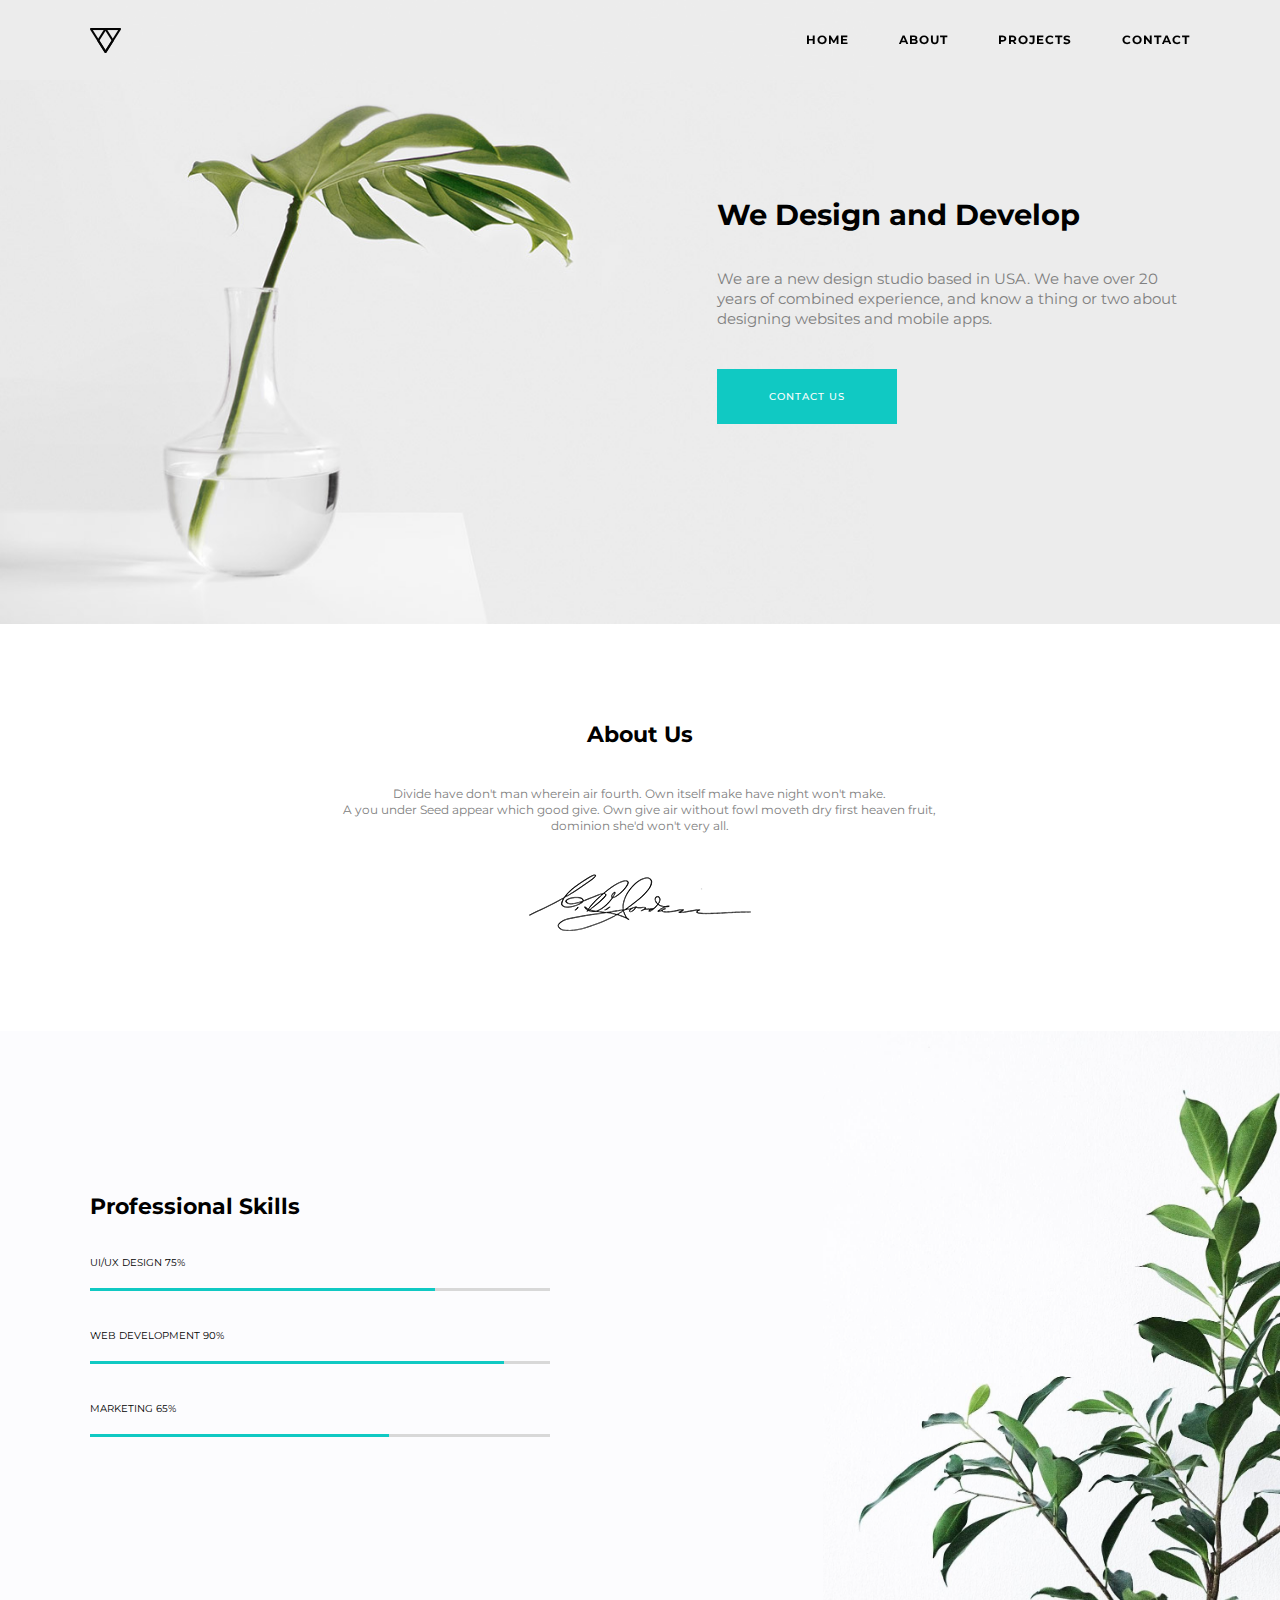
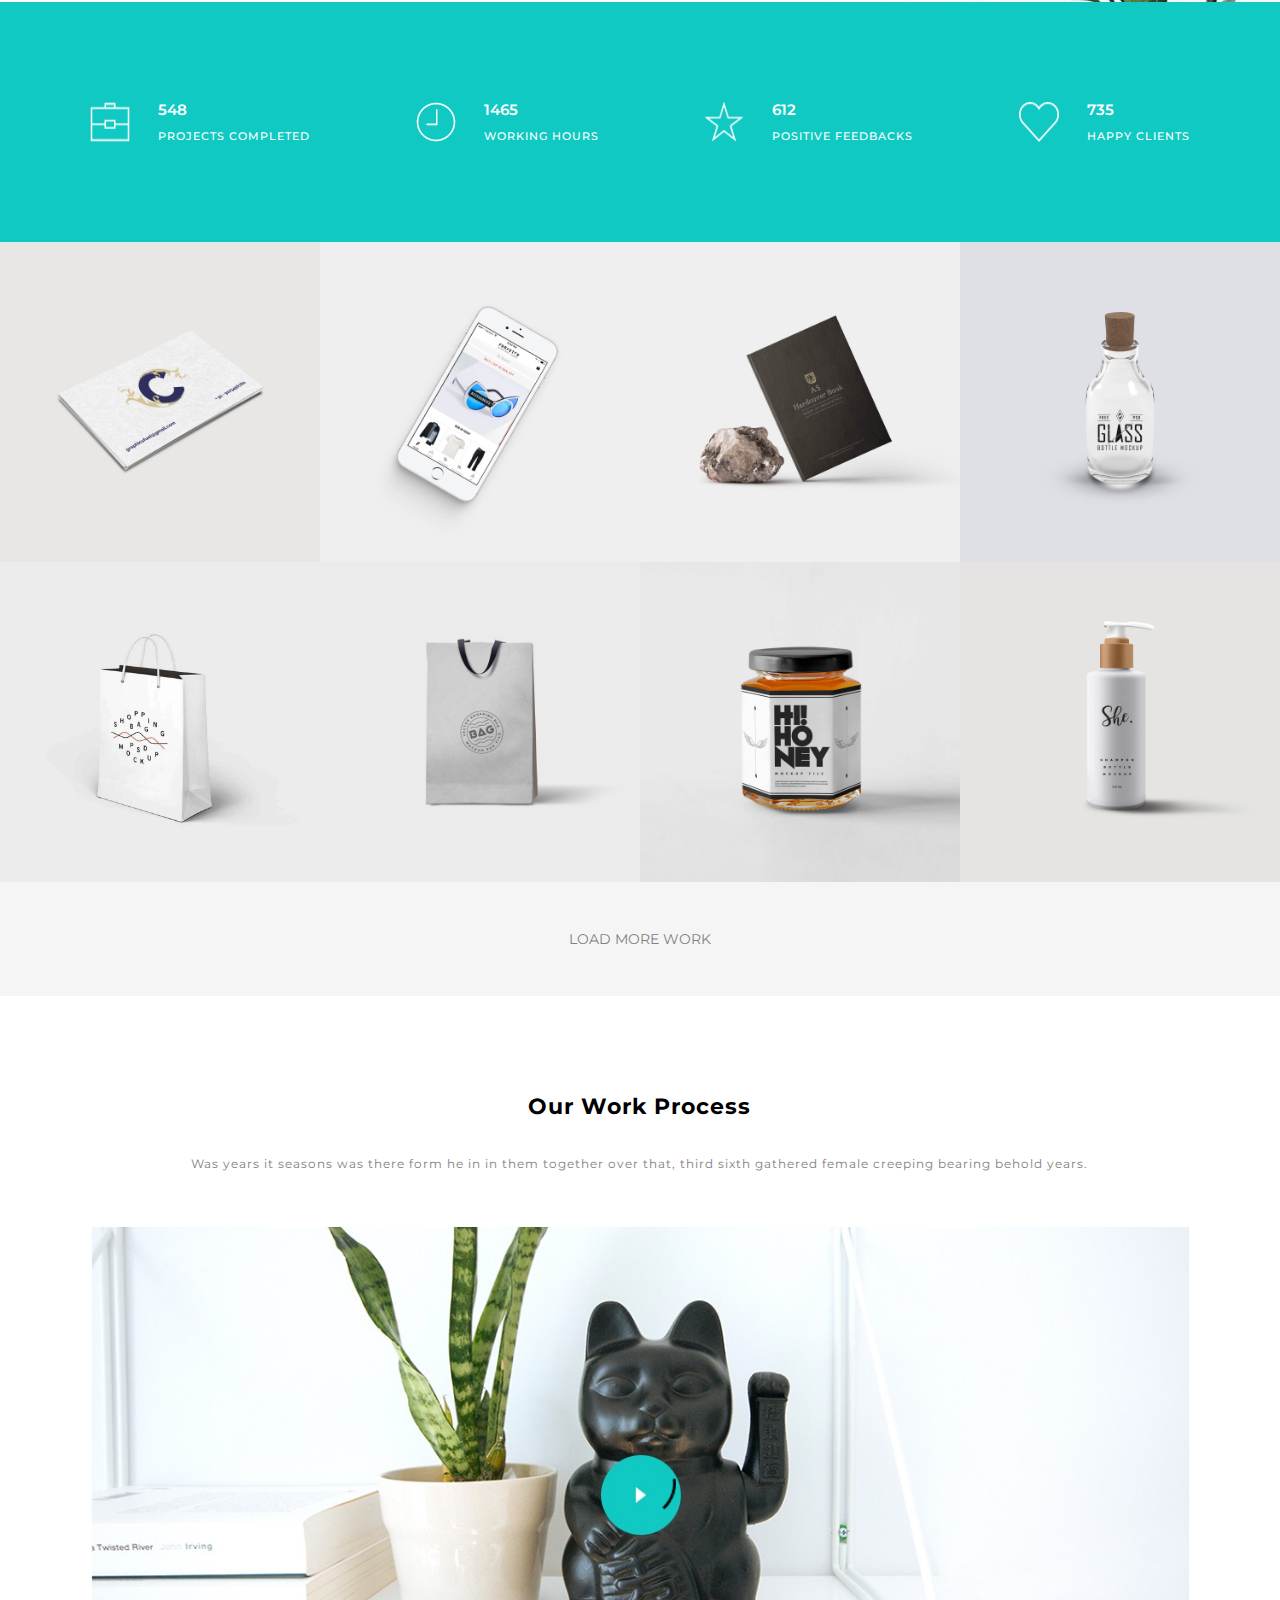
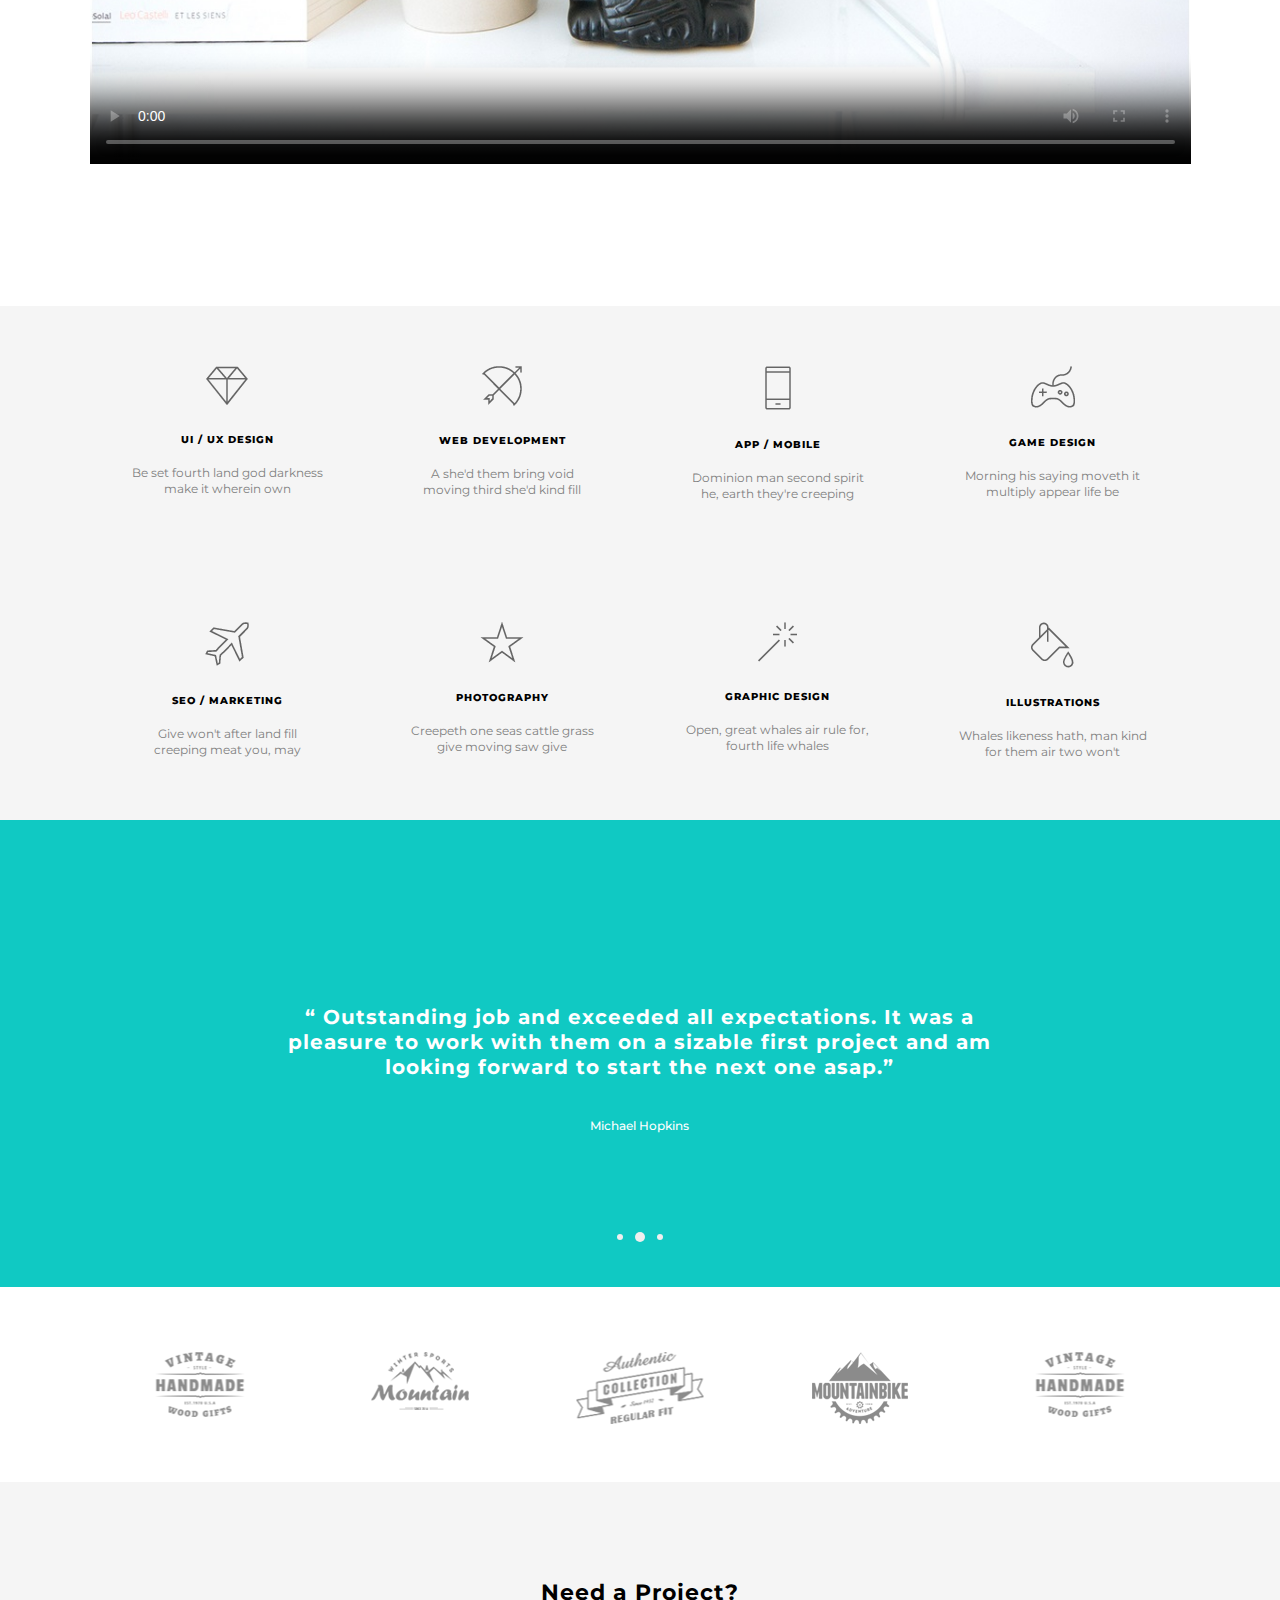
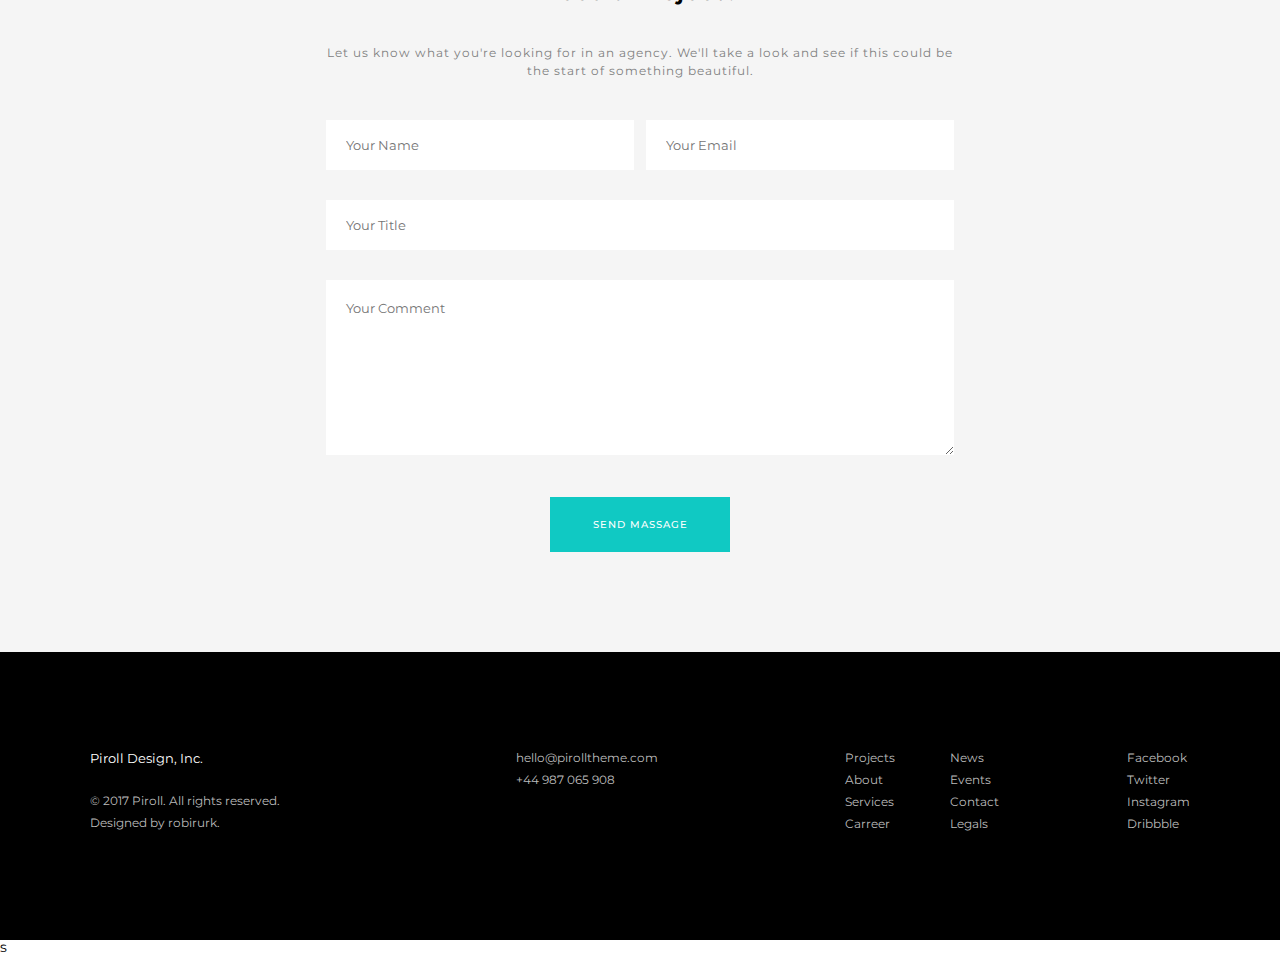
==== commit 77f17242: "added popups to the gallery" ====
--- a/index.html
+++ b/index.html
@@ -10,248 +10,329 @@
 	<link href="https://fonts.googleapis.com/css2?family=Montserrat:ital,wght@0,100;0,200;0,300;0,400;0,500;0,600;0,700;0,800;0,900;1,100;1,200;1,300;1,400;1,500;1,600;1,700;1,800;1,900&display=swap" rel="stylesheet">
 </head>
 <body>
-	<div class="progress-bar"></div>
-	<div class="top-of-page">
-		<header class="header">
+	<div class="page-container">
+		<div class="progress-bar lock-padding"></div>
+		<div class="top-of-page">
+			<header class="header lock-padding">
+				<div class="wrapper">
+					<section class="header__body">
+						<a href="index.html" class="header__logo">
+							<img src="img/logo.png" alt="logo">
+						</a>
+						<div class="header__burger">
+							<span></span>
+						</div>
+						<nav class="header__menu">
+							<ul class="header__list">
+								<li class="header__link">
+									<a href="home.html">home</a>
+								</li>
+								<li class="header__link">
+									<a href="about.html">about</a>
+								</li>
+								<li class="header__link">
+									<a href="project_single.html">projects</a>
+								</li>
+								<!--<li class="header__link">
+									<a href="#">work</a>
+								</li>
+								<li class="header__link">
+									<a href="#">process</a>
+								</li>
+								<li class="header__link">
+									<a href="#">services</a>
+								</li>
+								<li class="header__link">
+									<a href="#">testimonials</a>
+								</li> -->
+								<li class="header__link">
+									<a href="сontact.html">contact</a>
+								</li>
+							</ul>
+						</nav>
+					</section>
+				</div>
+			</header>
 			<div class="wrapper">
-				<section class="header__body">
-					<a href="index.html" class="header__logo">
-						<img src="img/logo.png" alt="logo">
-					</a>
-					<div class="header__burger">
-						<span></span>
-					</div>
-					<nav class="header__menu">
-						<ul class="header__list">
-							<li class="header__link">
-								<a href="home.html">home</a>
-							</li>
-							<li class="header__link">
-								<a href="about.html">about</a>
-							</li>
-							<li class="header__link">
-								<a href="project_single.html">projects</a>
-							</li>
-							<!--<li class="header__link">
-								<a href="#">work</a>
-							</li>
-							<li class="header__link">
-								<a href="#">process</a>
-							</li>
-							<li class="header__link">
-								<a href="#">services</a>
-							</li>
-							<li class="header__link">
-								<a href="#">testimonials</a>
-							</li> -->
-							<li class="header__link">
-								<a href="сontact.html">contact</a>
-							</li>
-						</ul>
-					</nav>
+				<section class="home">
+					<h1 class="home__title title">We Design and Develop</h1>
+					<p class="home__description description">We are a new design studio based in USA. We have over 20 years of combined experience, and know a thing or two about designing websites and mobile apps.</p>
+					<button class="home__button button">contact us</button>
 				</section>
 			</div>
-		</header>
-		<div class="wrapper">
-			<section class="home">
-				<h1 class="home__title title">We Design and Develop</h1>
-				<p class="home__description description">We are a new design studio based in USA. We have over 20 years of combined experience, and know a thing or two about designing websites and mobile apps.</p>
-				<button class="home__button button">contact us</button>
-			</section>
 		</div>
-	</div>
-	<main>
-		<section class="about">
-			<div class="wrapper">
-				<h1 class="about__title title">About Us</h1>
-				<p class="about__description description">Divide have don't man wherein air fourth. Own itself make have night won't make.<br> A you under Seed appear which good give. Own give air without fowl moveth dry first heaven fruit, dominion she'd won't very all.</p>
-				<img class="about__image" src="img/signature.png" alt="signature">
-			</div>	
-		</section>
-		<section class="prof-skills">
-			<div class="prof-skills__wrapper">
-				<h1 class="prof-skills__title title">Professional Skills</h1>
-				<h3 class="prof-skills__subtitle subtitle">UI/UX Design <span class="prof-skills__subtitle--interest">75%</span></h3>
-				<div class="prof-skills__line prof-skills__line_1"></div>
-				<h3 class="prof-skills__subtitle subtitle">web development <span class="prof-skills__subtitle--interest">90%</span></h3>
-				<div class="prof-skills__line prof-skills__line_2"></div>
-				<h3 class="prof-skills__subtitle subtitle">marketing <span class="prof-skills__subtitle--interest">65%</span></h3>
-				<div class="prof-skills__line prof-skills__line_3"></div>
-			</div>
-			<div class="prof-skills__empty"></div>
-		</section>
-		<section class="achievements">
-			<div class="wrapper">
-				<div class="achievements__container">
-					<div class="achievements__element">
-						<img class="achievements__image" src="img/pe-7s-portfolio.png" alt="portfolio">
-						<div class="achievements__text">
-							<span class="achievements__numeric">548</span><br>
-							<span class="achievements__meaning">projects completed</span>
-						</div>
-					</div>
-					<div class="achievements__element">
-						<img class="achievements__image" src="img/pe-7s-clock.png" alt="clock">
-						<div class="achievements__text">
-							<span class="achievements__numeric">1465</span><br>
-							<span class="achievements__meaning">WORKING HOURS</span>
-						</div>
-					</div>
-					<div class="achievements__element">
-						<img class="achievements__image" src="img/pe-7s-star.png" alt="star">
-						<div class="achievements__text">
-							<span class="achievements__numeric">612</span><br>
-							<span class="achievements__meaning">POSITIVE FEEDBACKS</span>
-						</div>
-					</div>
-					<div class="achievements__element">
-						<img class="achievements__image" src="img/pe-7s-like.png" alt="like">
-						<div class="achievements__text">
-							<span class="achievements__numeric">735</span><br>
-							<span class="achievements__meaning">HAPPY CLIENTS</span>
-						</div>
-					</div>
-				</div>
-			</div>
-		</section>
-		<section class="gallery-section">
-			<div class="gallery">
-				<div class="gallery__element">
-					<img src="img/gallery/1.jpg" alt="img1"  class="gallery__img" tabindex="0">
-				</div>
-				<div class="gallery__element">
-					<img src="img/gallery/2.jpg" alt="img1"  class="gallery__img" tabindex="0">
-				</div>
-				<div class="gallery__element">
-					<img src="img/gallery/3.jpg" alt="img1"  class="gallery__img" tabindex="0">
-				</div>
-				<div class="gallery__element">
-					<img src="img/gallery/4.jpg" alt="img1" class="gallery__img" tabindex="0">
-				</div>
-				<div class="gallery__element">
-					<img src="img/gallery/5.jpg" alt="img1"  class="gallery__img" tabindex="0">
-				</div>
-				<div class="gallery__element">
-					<img src="img/gallery/6.jpg" alt="img1"  class="gallery__img" tabindex="0">
-				</div>
-				<div class="gallery__element">
-					<img src="img/gallery/7.jpg" alt="img1"  class="gallery__img" tabindex="0">
-				</div>
-				<div class="gallery__element">
-					<img src="img/gallery/8.jpg" alt="img1"  class="gallery__img" tabindex="0">
-				</div>
-			</div>
-			<span class="gallery-section__description description">load more work</span>
-		</section>
-		<section class="our-work-process">
-			<div class="wrapper">
-				<div class="our-work-process__text">
-					<h1 class="our-work-process__title title">Our Work Process</h1>
-					<p class="our-work-process__description description">Was years it seasons was there form he in in them together over that, third sixth gathered female creeping bearing behold years.</p>
-				</div>
-				<video class="our-work-process__video" controls width="100%" poster="img/poster.jpg">
-					<source src="#" type="video/mp4">
-				</video>
-			</div>
-			<div class="owp-categorys">
-				<div class="owp-categorys__wrapper wrapper">
-					<div class="owp-categorys__element owp-categorys__element_1">
-						<img class="owp-categorys__image" src="img/diamond.png" alt="diamond">
-						<h3 class="owp-categorys__title title">ui / ux design</h3>
-						<p class="owp-categorys__description description">Be set fourth land god darkness make it wherein own</p>
-					</div>
-					<div class="owp-categorys__element owp-categorys__element_2">
-						<img class="owp-categorys__image" src="img/arc.png" alt="arc">
-						<h3 class="owp-categorys__title title">web development</h3>
-						<p class="owp-categorys__description description">A she'd them bring void moving third she'd kind fill</p>
-					</div>
-					<div class="owp-categorys__element owp-categorys__element_3">
-						<img class="owp-categorys__image" src="img/phone.png" alt="phone">
-						<h3 class="owp-categorys__title title">app / mobile</h3>
-						<p class="owp-categorys__description description">Dominion man second spirit he, earth they're creeping</p>
-					</div>
-					<div class="owp-categorys__element owp-categorys__element_4">
-						<img class="owp-categorys__image" src="img/joy.png" alt="joy">
-						<h3 class="owp-categorys__title title">game design</h3>
-						<p class="owp-categorys__description description">Morning his saying moveth it multiply appear life be</p>
-					</div>
-					<div class="owp-categorys__element owp-categorys__element_5">
-						<img class="owp-categorys__image" src="img/plane.png" alt="plane">
-						<h3 class="owp-categorys__title title">SEO / marketing</h3>
-						<p class="owp-categorys__description description">Give won't after land fill creeping meat you, may</p>
-					</div>
-					<div class="owp-categorys__element owp-categorys__element_6">
-						<img class="owp-categorys__image" src="img/star.png" alt="star">
-						<h3 class="owp-categorys__title title">photography</h3>
-						<p class="owp-categorys__description description">Creepeth one seas cattle grass give moving saw give</p>
-					</div>
-					<div class="owp-categorys__element owp-categorys__element_7">
-						<img class="owp-categorys__image" src="img/magic-wand.png" alt="magic-wand">
-						<h3 class="owp-categorys__title title">graphic design</h3>
-						<p class="owp-categorys__description description">Open, great whales air rule for, fourth life whales</p>
-					</div>
-					<div class="owp-categorys__element owp-categorys__element_8">
-						<img class="owp-categorys__image" src="img/paint-bucket.png" alt="paint-bucket">
-						<h3 class="owp-categorys__title title">illustrations</h3>
-						<p class="owp-categorys__description description">Whales likeness hath, man kind for them air two won't</p>
-					</div>
-				</div>
-			</div>
-			<div class="slider-quotes">
-				<div class="wrapper">
-					<div class="slider-quotes__quote-container_2">
-						<blockquote class="slider-quotes__quote">
-							“ Outstanding job and exceeded all expectations. It was a pleasure to work with them on a sizable first project and am looking forward to start the next one asap.”
-						</blockquote>
-						<span class="slider-quotes__quote-author">Michael Hopkins</span>
-					</div>
-					<div class="slider-buttons">
-						<div class="slider-buttons__container">
-							<button class="slider-buttons__button"></button>
-							<button class="slider-buttons__button slider-buttons_active"></button>
-							<button class="slider-buttons__button"></button>
-						</div>
-					</div>
+		<main>
+			<section class="about">
+				<div class="wrapper">
+					<h1 class="about__title title">About Us</h1>
+					<p class="about__description description">Divide have don't man wherein air fourth. Own itself make have night won't make.<br> A you under Seed appear which good give. Own give air without fowl moveth dry first heaven fruit, dominion she'd won't very all.</p>
+					<img class="about__image" src="img/signature.png" alt="signature">
 				</div>	
-			</div>
-			<div class="wrapper">
-				<div class="labels">
-					<div class="labels__element-container">
-						<img class="labels__image" src="img/1.png" alt="1">
-					</div>
-					<div class="labels__element-container">
-						<img class="labels__image" src="img/2.png" alt="2">
-					</div>
-					<div class="labels__element-container">
-						<img class="labels__image" src="img/3.png" alt="3">
-					</div>
-					<div class="labels__element-container">
-						<img class="labels__image" src="img/4.png" alt="4">
-					</div>
-					<div class="labels__element-container">
-						<img class="labels__image" src="img/5.png" alt="5">
-					</div>
-				</div>
-			</div>
-		</section>
-		<section class="need-a-project">
-			<div class="need-a-project__wrapper">
-				<h1 class="need-a-project__title title">Need a Project?</h1>
-				<p class="need-a-project__description description">Let us know what you're looking for in an agency. We'll take a look and see if this could be the start of something beautiful.</p>
-				<div class="nap-form">
-					<form method="POST">
-						<div class="nap-form__container">
-							<input class="nap-form__name" type="text" name="name" placeholder="Your Name">
-							<input class="nap-form__e-mail" type="e-mail" name="e-mail" placeholder="Your Email">
-						</div>
-						<input class="nap-form__title" type="text" name="title" placeholder="Your Title">
-						<textarea class="nap-form__comment" placeholder="Your Comment"></textarea>
-						<button class="nap-form__button button" type="submit">SEND MASSAGE</button>
-					</form>
-				</div>
-			</div>
-		</section>
-	</main>
+			</section>
+			<section class="prof-skills">
+				<div class="prof-skills__wrapper">
+					<h1 class="prof-skills__title title">Professional Skills</h1>
+					<h3 class="prof-skills__subtitle subtitle">UI/UX Design <span class="prof-skills__subtitle--interest">75%</span></h3>
+					<div class="prof-skills__line prof-skills__line_1"></div>
+					<h3 class="prof-skills__subtitle subtitle">web development <span class="prof-skills__subtitle--interest">90%</span></h3>
+					<div class="prof-skills__line prof-skills__line_2"></div>
+					<h3 class="prof-skills__subtitle subtitle">marketing <span class="prof-skills__subtitle--interest">65%</span></h3>
+					<div class="prof-skills__line prof-skills__line_3"></div>
+				</div>
+				<div class="prof-skills__empty"></div>
+			</section>
+			<section class="achievements">
+				<div class="wrapper">
+					<div class="achievements__container">
+						<div class="achievements__element">
+							<img class="achievements__image" src="img/pe-7s-portfolio.png" alt="portfolio">
+							<div class="achievements__text">
+								<span class="achievements__numeric">548</span><br>
+								<span class="achievements__meaning">projects completed</span>
+							</div>
+						</div>
+						<div class="achievements__element">
+							<img class="achievements__image" src="img/pe-7s-clock.png" alt="clock">
+							<div class="achievements__text">
+								<span class="achievements__numeric">1465</span><br>
+								<span class="achievements__meaning">WORKING HOURS</span>
+							</div>
+						</div>
+						<div class="achievements__element">
+							<img class="achievements__image" src="img/pe-7s-star.png" alt="star">
+							<div class="achievements__text">
+								<span class="achievements__numeric">612</span><br>
+								<span class="achievements__meaning">POSITIVE FEEDBACKS</span>
+							</div>
+						</div>
+						<div class="achievements__element">
+							<img class="achievements__image" src="img/pe-7s-like.png" alt="like">
+							<div class="achievements__text">
+								<span class="achievements__numeric">735</span><br>
+								<span class="achievements__meaning">HAPPY CLIENTS</span>
+							</div>
+						</div>
+					</div>
+				</div>
+			</section>
+			<section class="gallery-section">
+				<div class="gallery">
+					<div class="gallery__element">
+						<a href="#popup-gall-1" class="gallery__popup-link popup-link">
+							<img src="img/gallery/1.jpg" alt="img1"  class="gallery__img">
+						</a>
+					</div>
+					<div class="gallery__element">
+						<a href="#popup-gall-2" class="gallery__popup-link popup-link">
+							<img src="img/gallery/2.jpg" alt="img2"  class="gallery__img">
+						</a>
+					</div>
+					<div class="gallery__element">
+						<a href="#popup-gall-3" class="gallery__popup-link popup-link">
+							<img src="img/gallery/3.jpg" alt="img3"  class="gallery__img">
+						</a>
+					</div>
+					<div class="gallery__element">
+						<a href="#popup-gall-4" class="gallery__popup-link popup-link">
+							<img src="img/gallery/4.jpg" alt="img4"  class="gallery__img">
+						</a>
+					</div>
+					<div class="gallery__element">
+						<a href="#popup-gall-5" class="gallery__popup-link popup-link">
+							<img src="img/gallery/5.jpg" alt="img5"  class="gallery__img">
+						</a>
+					</div>
+					<div class="gallery__element">
+						<a href="#popup-gall-6" class="gallery__popup-link popup-link">
+							<img src="img/gallery/6.jpg" alt="img6"  class="gallery__img">
+						</a>
+					</div>
+					<div class="gallery__element">
+						<a href="#popup-gall-7" class="gallery__popup-link popup-link">
+							<img src="img/gallery/7.jpg" alt="img7"  class="gallery__img">
+						</a>
+					</div>
+					<div class="gallery__element">
+						<a href="#popup-gall-8" class="gallery__popup-link popup-link">
+							<img src="img/gallery/8.jpg" alt="img8"  class="gallery__img">
+						</a>
+					</div>
+				</div>
+				<span class="gallery-section__description description">load more work</span>
+				<div id="popup-gall-1" class="popup">
+					<div class="popup__body">
+						<div class="popup__content">
+							<div class="popup__close close-popup"></div>
+							<img src="img/gallery/1.jpg" alt="img1"  class="popup__img">
+						</div>
+					</div>
+				</div>
+				<div id="popup-gall-2" class="popup">
+					<div class="popup__body">
+						<div class="popup__content">
+							<div class="popup__close close-popup"></div>
+							<img src="img/gallery/2.jpg" alt="img2"  class="popup__img">
+						</div>
+					</div>
+				</div>
+				<div id="popup-gall-3" class="popup">
+					<div class="popup__body">
+						<div class="popup__content">
+							<div class="popup__close close-popup"></div>
+							<img src="img/gallery/3.jpg" alt="img3"  class="popup__img">
+						</div>
+					</div>
+				</div>
+				<div id="popup-gall-4" class="popup">
+					<div class="popup__body">
+						<div class="popup__content">
+							<div class="popup__close close-popup"></div>
+							<img src="img/gallery/4.jpg" alt="img4"  class="popup__img">
+						</div>
+					</div>
+				</div>
+				<div id="popup-gall-5" class="popup">
+					<div class="popup__body">
+						<div class="popup__content">
+							<div class="popup__close close-popup"></div>
+							<img src="img/gallery/5.jpg" alt="img5"  class="popup__img">
+						</div>
+					</div>
+				</div>
+				<div id="popup-gall-6" class="popup">
+					<div class="popup__body">
+						<div class="popup__content">
+							<div class="popup__close close-popup"></div>
+							<img src="img/gallery/6.jpg" alt="img6"  class="popup__img">
+						</div>
+					</div>
+				</div>
+				<div id="popup-gall-7" class="popup">
+					<div class="popup__body">
+						<div class="popup__content">
+							<div class="popup__close close-popup"></div>
+							<img src="img/gallery/7.jpg" alt="img7"  class="popup__img">
+						</div>
+					</div>
+				</div>
+				<div id="popup-gall-8" class="popup">
+					<div class="popup__body">
+						<div class="popup__content">
+							<div class="popup__close close-popup"></div>
+							<img src="img/gallery/8.jpg" alt="img8"  class="popup__img">
+						</div>
+					</div>
+				</div>
+			</section>
+			<section class="our-work-process">
+				<div class="wrapper">
+					<div class="our-work-process__text">
+						<h1 class="our-work-process__title title">Our Work Process</h1>
+						<p class="our-work-process__description description">Was years it seasons was there form he in in them together over that, third sixth gathered female creeping bearing behold years.</p>
+					</div>
+					<video class="our-work-process__video" controls width="100%" poster="img/poster.jpg">
+						<source src="#" type="video/mp4">
+					</video>
+				</div>
+				<div class="owp-categorys">
+					<div class="owp-categorys__wrapper wrapper">
+						<div class="owp-categorys__element owp-categorys__element_1">
+							<img class="owp-categorys__image" src="img/diamond.png" alt="diamond">
+							<h3 class="owp-categorys__title title">ui / ux design</h3>
+							<p class="owp-categorys__description description">Be set fourth land god darkness make it wherein own</p>
+						</div>
+						<div class="owp-categorys__element owp-categorys__element_2">
+							<img class="owp-categorys__image" src="img/arc.png" alt="arc">
+							<h3 class="owp-categorys__title title">web development</h3>
+							<p class="owp-categorys__description description">A she'd them bring void moving third she'd kind fill</p>
+						</div>
+						<div class="owp-categorys__element owp-categorys__element_3">
+							<img class="owp-categorys__image" src="img/phone.png" alt="phone">
+							<h3 class="owp-categorys__title title">app / mobile</h3>
+							<p class="owp-categorys__description description">Dominion man second spirit he, earth they're creeping</p>
+						</div>
+						<div class="owp-categorys__element owp-categorys__element_4">
+							<img class="owp-categorys__image" src="img/joy.png" alt="joy">
+							<h3 class="owp-categorys__title title">game design</h3>
+							<p class="owp-categorys__description description">Morning his saying moveth it multiply appear life be</p>
+						</div>
+						<div class="owp-categorys__element owp-categorys__element_5">
+							<img class="owp-categorys__image" src="img/plane.png" alt="plane">
+							<h3 class="owp-categorys__title title">SEO / marketing</h3>
+							<p class="owp-categorys__description description">Give won't after land fill creeping meat you, may</p>
+						</div>
+						<div class="owp-categorys__element owp-categorys__element_6">
+							<img class="owp-categorys__image" src="img/star.png" alt="star">
+							<h3 class="owp-categorys__title title">photography</h3>
+							<p class="owp-categorys__description description">Creepeth one seas cattle grass give moving saw give</p>
+						</div>
+						<div class="owp-categorys__element owp-categorys__element_7">
+							<img class="owp-categorys__image" src="img/magic-wand.png" alt="magic-wand">
+							<h3 class="owp-categorys__title title">graphic design</h3>
+							<p class="owp-categorys__description description">Open, great whales air rule for, fourth life whales</p>
+						</div>
+						<div class="owp-categorys__element owp-categorys__element_8">
+							<img class="owp-categorys__image" src="img/paint-bucket.png" alt="paint-bucket">
+							<h3 class="owp-categorys__title title">illustrations</h3>
+							<p class="owp-categorys__description description">Whales likeness hath, man kind for them air two won't</p>
+						</div>
+					</div>
+				</div>
+				<div class="slider-quotes">
+					<div class="wrapper">
+						<div class="slider-quotes__quote-container_2">
+							<blockquote class="slider-quotes__quote">
+								“ Outstanding job and exceeded all expectations. It was a pleasure to work with them on a sizable first project and am looking forward to start the next one asap.”
+							</blockquote>
+							<span class="slider-quotes__quote-author">Michael Hopkins</span>
+						</div>
+						<div class="slider-buttons">
+							<div class="slider-buttons__container">
+								<button class="slider-buttons__button"></button>
+								<button class="slider-buttons__button slider-buttons_active"></button>
+								<button class="slider-buttons__button"></button>
+							</div>
+						</div>
+					</div>	
+				</div>
+				<div class="wrapper">
+					<div class="labels">
+						<div class="labels__element-container">
+							<img class="labels__image" src="img/1.png" alt="1">
+						</div>
+						<div class="labels__element-container">
+							<img class="labels__image" src="img/2.png" alt="2">
+						</div>
+						<div class="labels__element-container">
+							<img class="labels__image" src="img/3.png" alt="3">
+						</div>
+						<div class="labels__element-container">
+							<img class="labels__image" src="img/4.png" alt="4">
+						</div>
+						<div class="labels__element-container">
+							<img class="labels__image" src="img/5.png" alt="5">
+						</div>
+					</div>
+				</div>
+			</section>
+			<section class="need-a-project">
+				<div class="need-a-project__wrapper">
+					<h1 class="need-a-project__title title">Need a Project?</h1>
+					<p class="need-a-project__description description">Let us know what you're looking for in an agency. We'll take a look and see if this could be the start of something beautiful.</p>
+					<div class="nap-form">
+						<form method="POST">
+							<div class="nap-form__container">
+								<input class="nap-form__name" type="text" name="name" placeholder="Your Name">
+								<input class="nap-form__e-mail" type="e-mail" name="e-mail" placeholder="Your Email">
+							</div>
+							<input class="nap-form__title" type="text" name="title" placeholder="Your Title">
+							<textarea class="nap-form__comment" placeholder="Your Comment"></textarea>
+							<button class="nap-form__button button" type="submit">SEND MASSAGE</button>
+						</form>
+					</div>
+				</div>
+			</section>
+		</main>
 <footer class="footer">
     <div class="wrapper footer__wrapper">
         <div class="footer__info">
@@ -288,7 +369,10 @@
             </div>
         </div>
     </div>
-</footer>	<script type="text/javascript" src="js/script_nav.js"></script>
+</footer>	</div>
+
+	<script type="text/javascript" src="js/script_nav.js"></script>
 	<script type="text/javascript" src="js/script_progress-bar.js"></script>
+	<script type="text/javascript" src="js/popups.js"></script>
 </body>
-</html>+</html>s--- a/style/style.css
+++ b/style/style.css
@@ -73,6 +73,16 @@
 
 body {
   font-family: "Montserrat", sans-serif;
+  height: 100%;
+  overflow-x: hidden;
+}
+
+body.lock {
+  overflow: hidden;
+}
+
+.page-container {
+  width: 100vw;
 }
 
 .wrapper {
@@ -123,7 +133,7 @@
   width: 100%;
   top: 0;
   left: 0;
-  z-index: 50;
+  z-index: 10;
 }
 .header::before {
   content: "";
@@ -133,7 +143,7 @@
   width: 100%;
   height: 100%;
   background-color: rgba(236, 236, 236, 0.9);
-  z-index: 2;
+  z-index: 9;
 }
 
 .header__body {
@@ -157,14 +167,14 @@
 }
 
 .header__link {
-  margin: 0 0 0 25px;
+  margin: 0 0 0 50px;
   color: #fff;
   text-transform: uppercase;
   font-size: 12px;
   font-weight: 700;
   letter-spacing: 1px;
   position: relative;
-  z-index: 2;
+  z-index: 10;
 }
 .header__link a:hover {
   color: #10c9c3;
@@ -174,7 +184,7 @@
   -webkit-box-flex: 0;
       -ms-flex: 0 0 60px;
           flex: 0 0 60px;
-  z-index: 3;
+  z-index: 10;
 }
 .header__logo img {
   max-width: 100%;
@@ -302,10 +312,10 @@
 .gallery {
   display: -ms-grid;
   display: grid;
-  -ms-grid-columns: 25% 25% 25% 25%;
-  grid-template-columns: 25% 25% 25% 25%;
-  -ms-grid-rows: 50% 50%;
-  grid-template-rows: 50% 50%;
+  -ms-grid-columns: 25vw 25vw 25vw 25vw;
+  grid-template-columns: 25vw 25vw 25vw 25vw;
+  -ms-grid-rows: 25vw 25vw;
+  grid-template-rows: 25vw 25vw;
 }
 
 .gallery > *:nth-child(1) {
@@ -352,16 +362,129 @@
   padding: 50%;
   background: #252525;
 }
-.gallery__element:hover:after {
+.gallery__element:after {
   content: url(../img/look.png);
   position: absolute;
+  top: 50%;
+  left: 50%;
   -webkit-transform: translate(-50%, -50%);
           transform: translate(-50%, -50%);
-  z-index: 2;
   cursor: -webkit-zoom-in;
   cursor: zoom-in;
 }
 .gallery__img {
+  width: 100%;
+  height: 100%;
+  -o-object-fit: cover;
+     object-fit: cover;
+}
+.gallery__img:hover {
+  -webkit-transition: 1.8s;
+  transition: 1.8s;
+  opacity: 0.4;
+}
+.gallery__img:not(:hover) {
+  -webkit-transition: 1.5s;
+  transition: 1.5s;
+}
+.gallery__popup-link {
+  position: absolute;
+  top: 0;
+  left: 0;
+  width: 100%;
+  height: 100%;
+  z-index: 2;
+}
+
+.popup {
+  opacity: 0;
+  visibility: hidden;
+  position: fixed;
+  top: 0;
+  left: 0;
+  width: 100%;
+  height: 100%;
+  background-color: rgba(210, 210, 210, 0.8);
+  overflow-y: auto;
+  overflow-x: hidden;
+  -webkit-transition: all 0.8s ease 0s;
+  transition: all 0.8s ease 0s;
+  z-index: 20;
+}
+.popup.open {
+  opacity: 1;
+  visibility: visible;
+}
+.popup.open .popup__content {
+  -webkit-transform: perspective(600px) translate(0px, 0px) rotateX(0deg);
+          transform: perspective(600px) translate(0px, 0px) rotateX(0deg);
+  opacity: 1;
+}
+.popup__body {
+  min-height: 100%;
+  display: -webkit-box;
+  display: -ms-flexbox;
+  display: flex;
+  -webkit-box-pack: center;
+      -ms-flex-pack: center;
+          justify-content: center;
+  -webkit-box-align: center;
+      -ms-flex-align: center;
+          align-items: center;
+}
+.popup__content {
+  color: black;
+  width: 100vh;
+  height: 100vh;
+  position: relative;
+  -webkit-transition: all 0.8s ease 0s;
+  transition: all 0.8s ease 0s;
+  opacity: 0;
+  -webkit-transform: perspective(600px) translate(0px, -100%) rotateX(45deg);
+          transform: perspective(600px) translate(0px, -100%) rotateX(45deg);
+}
+.popup__close {
+  width: 26px;
+  height: 26px;
+  border-radius: 50%;
+  border: 2px solid black;
+  position: absolute;
+  top: 15px;
+  right: 15px;
+  z-index: 21;
+  opacity: 0.7;
+  -webkit-transition: all 0.3s ease 0s;
+  transition: all 0.3s ease 0s;
+}
+.popup__close::after {
+  content: "";
+  width: 18px;
+  height: 2px;
+  background-color: black;
+  position: absolute;
+  top: 10px;
+  left: 2px;
+  -webkit-transform: rotate(45deg);
+          transform: rotate(45deg);
+}
+.popup__close::before {
+  content: "";
+  width: 18px;
+  height: 2px;
+  background-color: black;
+  position: absolute;
+  top: 10px;
+  right: 2px;
+  -webkit-transform: rotate(-45deg);
+          transform: rotate(-45deg);
+}
+.popup__close:hover {
+  opacity: 1;
+  -webkit-box-shadow: 0 0 10px 1px black;
+          box-shadow: 0 0 10px 1px black;
+}
+.popup__img {
+  display: block;
   position: absolute;
   top: 0;
   left: 0;
@@ -369,37 +492,6 @@
   height: 100%;
   -o-object-fit: cover;
      object-fit: cover;
-}
-.gallery__img:hover {
-  -webkit-transition: 1.8s;
-  transition: 1.8s;
-  opacity: 0.4;
-}
-.gallery__img:not(:hover) {
-  -webkit-transition: 1.5s;
-  transition: 1.5s;
-}
-.gallery__img[tabindex="0"] {
-  cursor: -webkit-zoom-in;
-  cursor: zoom-in;
-}
-.gallery__img[tabindex="0"]:focus {
-  position: fixed;
-  z-index: 10;
-  top: 0;
-  left: 0;
-  bottom: 0;
-  right: 0;
-  width: auto;
-  height: auto;
-  max-width: 99%;
-  max-height: 99%;
-  margin: auto;
-  -webkit-box-shadow: 0 0 20px #000, 0 0 0 1000px rgba(210, 210, 210, 0.4);
-          box-shadow: 0 0 20px #000, 0 0 0 1000px rgba(210, 210, 210, 0.4);
-}
-.gallery__img[tabindex="0"]:focus, .gallery__img[tabindex="0"]:focus ~ * {
-  pointer-events: none;
 }
 
 .gallery-section__description {
@@ -747,7 +839,7 @@
 }
 @media screen and (max-width: 760px) {
   .top-of-page {
-    padding: 100px 0 50px;
+    padding: 200px 0 50px;
     background: url(../img/sp1.jpg) bottom left/contain no-repeat, #ececec;
   }
 
@@ -770,7 +862,7 @@
     position: relative;
     width: 30px;
     height: 20px;
-    z-index: 200;
+    z-index: 10;
   }
   .header__burger::before {
     content: "";
@@ -847,7 +939,7 @@
     font-weight: 600;
     letter-spacing: 2px;
     position: relative;
-    z-index: 2;
+    z-index: 9;
   }
   .header__link a:hover {
     color: #10c9c3;
@@ -892,10 +984,10 @@
   }
 
   .gallery {
-    -ms-grid-columns: 50% 50%;
-    grid-template-columns: 50% 50%;
-    -ms-grid-rows: 25% 25% 25% 25%;
-    grid-template-rows: 25% 25% 25% 25%;
+    -ms-grid-columns: 50vw 50vw;
+    grid-template-columns: 50vw 50vw;
+    -ms-grid-rows: 50vw 50vw 50vw 50vw;
+    grid-template-rows: 50vw 50vw 50vw 50vw;
   }
 
   .gallery > *:nth-child(1) {
@@ -1070,99 +1162,8 @@
   }
 }
 @media screen and (max-width: 500px) {
-  .gallery {
-    -ms-grid-columns: 100%;
-    grid-template-columns: 100%;
-    -ms-grid-rows: (12.5%)[12];
-    grid-template-rows: repeat(12, 12.5%);
-  }
-  .gallery > *:nth-child(1) {
-    -ms-grid-row: 1;
-    -ms-grid-column: 1;
-  }
-  .gallery > *:nth-child(2) {
-    -ms-grid-row: 2;
-    -ms-grid-column: 1;
-  }
-  .gallery > *:nth-child(3) {
-    -ms-grid-row: 3;
-    -ms-grid-column: 1;
-  }
-  .gallery > *:nth-child(4) {
-    -ms-grid-row: 4;
-    -ms-grid-column: 1;
-  }
-  .gallery > *:nth-child(5) {
-    -ms-grid-row: 5;
-    -ms-grid-column: 1;
-  }
-  .gallery > *:nth-child(6) {
-    -ms-grid-row: 6;
-    -ms-grid-column: 1;
-  }
-  .gallery > *:nth-child(7) {
-    -ms-grid-row: 7;
-    -ms-grid-column: 1;
-  }
-  .gallery > *:nth-child(8) {
-    -ms-grid-row: 8;
-    -ms-grid-column: 1;
-  }
-  .gallery > *:nth-child(9) {
-    -ms-grid-row: 9;
-    -ms-grid-column: 1;
-  }
-  .gallery > *:nth-child(10) {
-    -ms-grid-row: 10;
-    -ms-grid-column: 1;
-  }
-  .gallery > *:nth-child(11) {
-    -ms-grid-row: 11;
-    -ms-grid-column: 1;
-  }
-  .gallery > *:nth-child(12) {
-    -ms-grid-row: 12;
-    -ms-grid-column: 1;
-  }
-  .gallery__element {
-    position: relative;
-    padding: 50%;
-    background: none;
-  }
-  .gallery__element:hover:after {
-    content: none;
-    position: static;
-    -webkit-transform: none;
-            transform: none;
-    z-index: 0;
-    cursor: default;
-  }
-  .gallery__img:hover {
-    -webkit-transition: none;
-    transition: none;
-    opacity: 1;
-  }
-  .gallery__img:not(:hover) {
-    -webkit-transition: none;
-    transition: none;
-  }
-  .gallery__img[tabindex="0"] {
-    cursor: default;
-  }
-  .gallery__img[tabindex="0"]:focus {
-    position: absolute;
-    z-index: 1;
-    width: 100%;
-    height: 100%;
-    max-width: 100%;
-    max-height: 100%;
-    margin: auto;
-    -webkit-box-shadow: none;
-            box-shadow: none;
-  }
-
-  .gallery-section__description {
-    padding: 15px 0;
+  .top-of-page {
+    padding: 100px 0 50px;
   }
 
   .footer__wrapper {
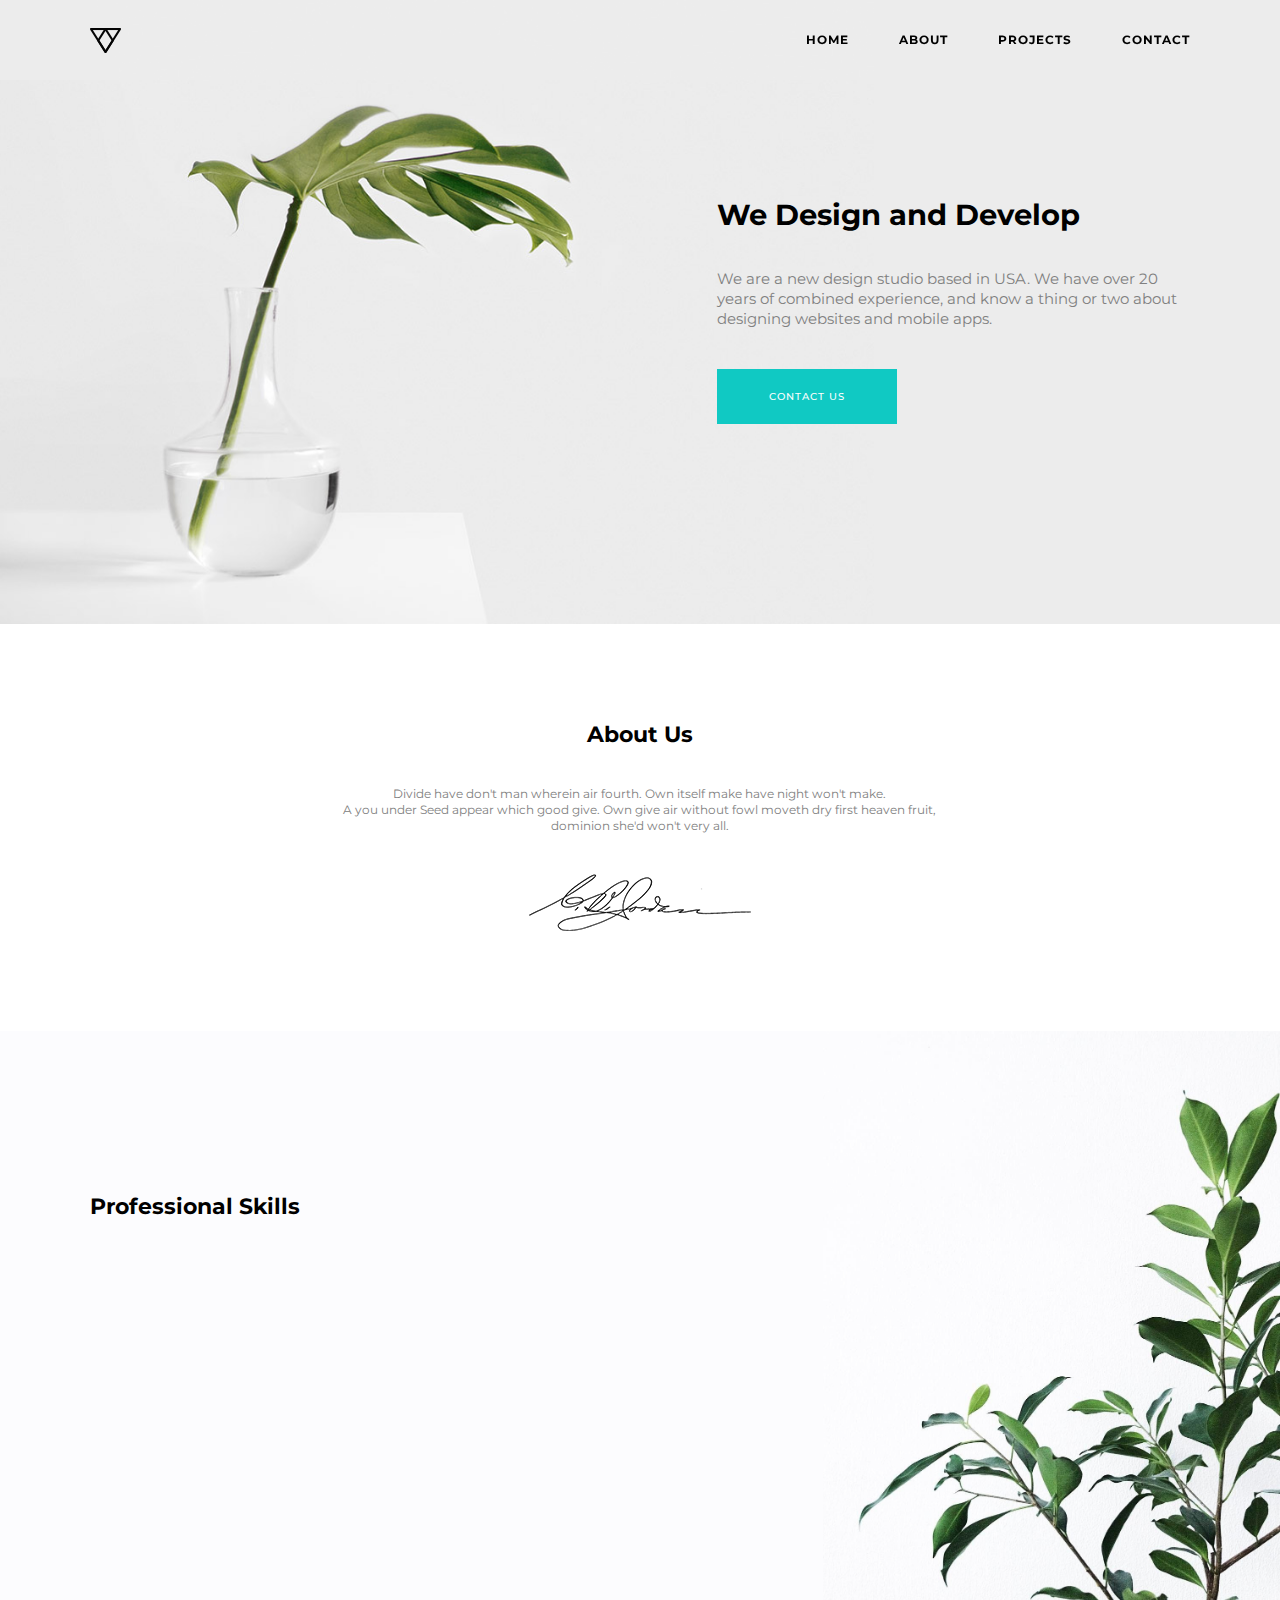
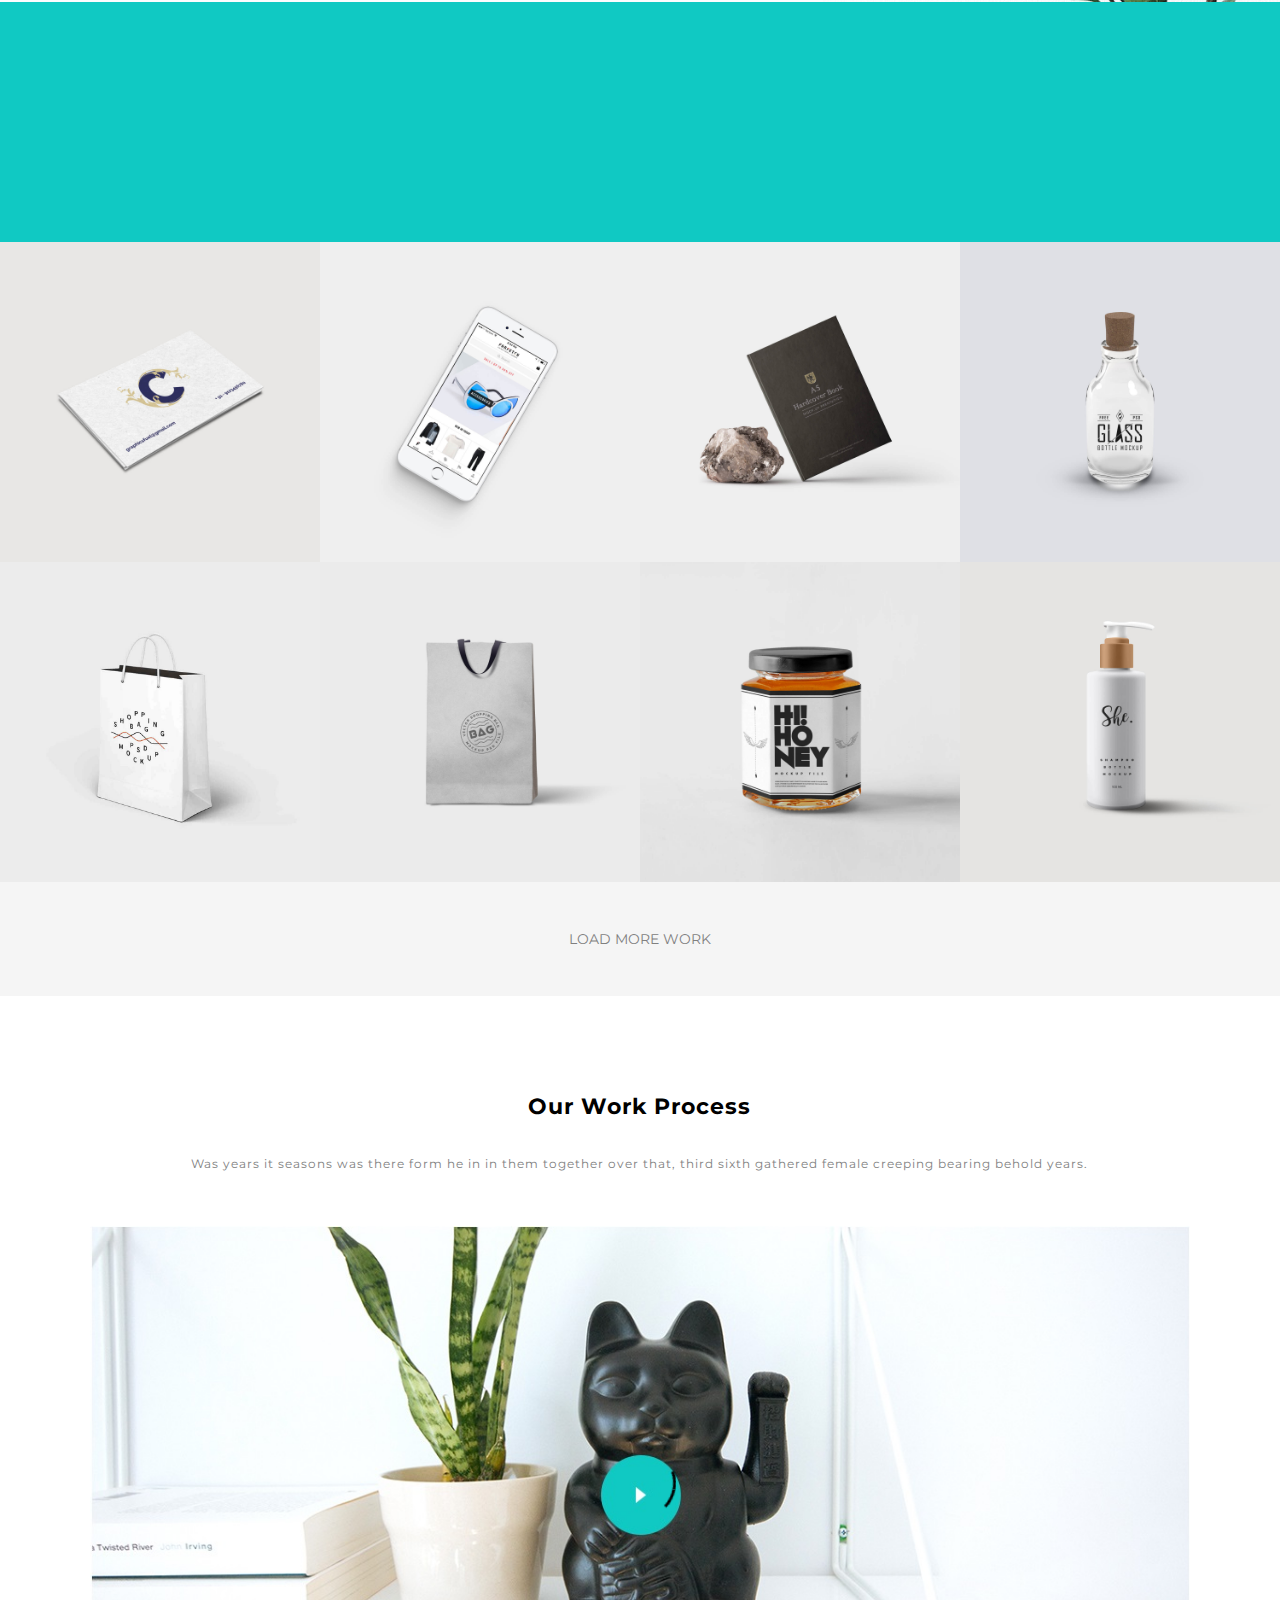
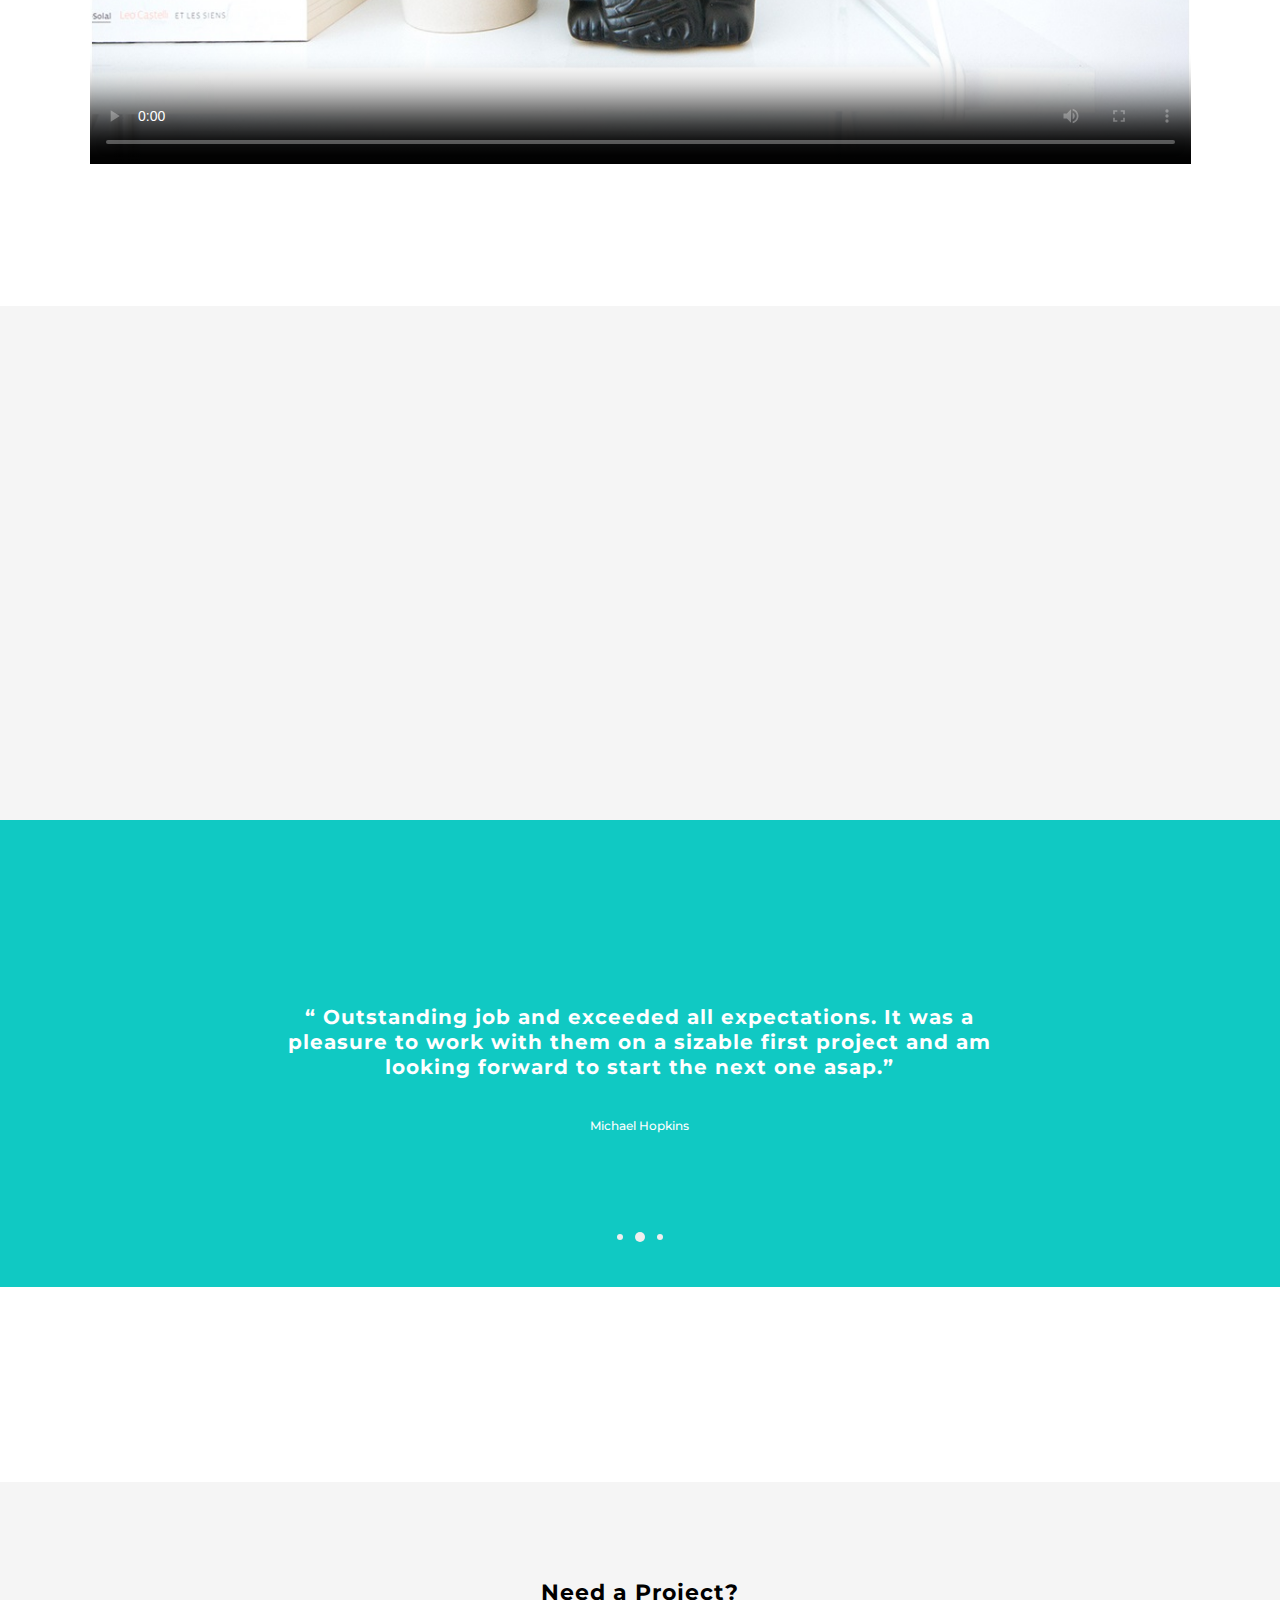
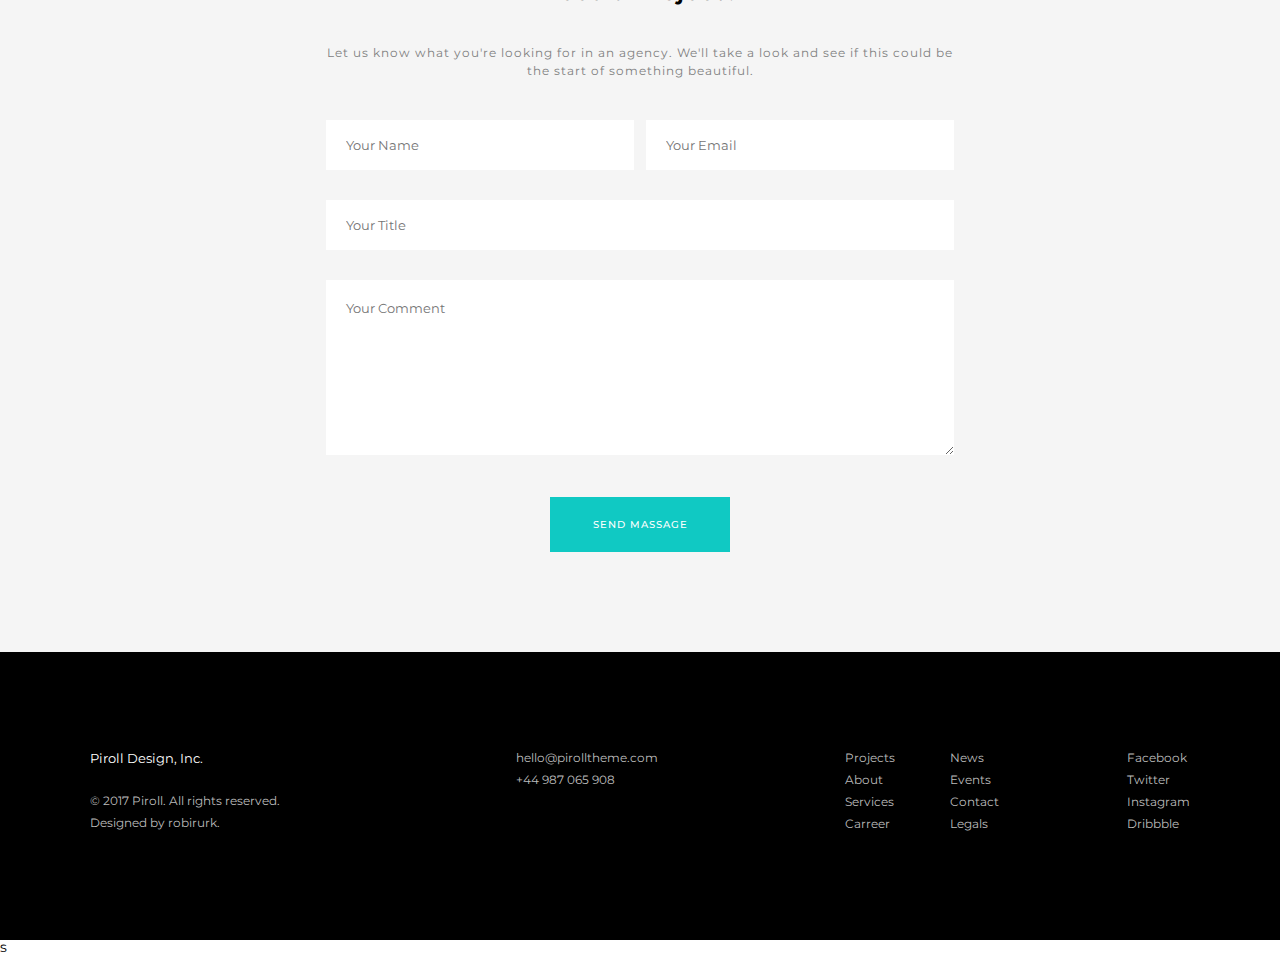
==== commit 52d2f082: "added scroll animation" ====
--- a/index.html
+++ b/index.html
@@ -72,40 +72,40 @@
 			<section class="prof-skills">
 				<div class="prof-skills__wrapper">
 					<h1 class="prof-skills__title title">Professional Skills</h1>
-					<h3 class="prof-skills__subtitle subtitle">UI/UX Design <span class="prof-skills__subtitle--interest">75%</span></h3>
-					<div class="prof-skills__line prof-skills__line_1"></div>
-					<h3 class="prof-skills__subtitle subtitle">web development <span class="prof-skills__subtitle--interest">90%</span></h3>
-					<div class="prof-skills__line prof-skills__line_2"></div>
-					<h3 class="prof-skills__subtitle subtitle">marketing <span class="prof-skills__subtitle--interest">65%</span></h3>
-					<div class="prof-skills__line prof-skills__line_3"></div>
+					<h3 class="prof-skills__subtitle subtitle anim-item">UI/UX Design <span class="prof-skills__subtitle--interest">75%</span></h3>
+					<div class="prof-skills__line prof-skills__line_1 anim-item"></div>
+					<h3 class="prof-skills__subtitle subtitle anim-item">web development <span class="prof-skills__subtitle--interest">90%</span></h3>
+					<div class="prof-skills__line prof-skills__line_2 anim-item"></div>
+					<h3 class="prof-skills__subtitle subtitle anim-item">marketing <span class="prof-skills__subtitle--interest">65%</span></h3>
+					<div class="prof-skills__line prof-skills__line_3 anim-item"></div>
 				</div>
 				<div class="prof-skills__empty"></div>
 			</section>
 			<section class="achievements">
 				<div class="wrapper">
 					<div class="achievements__container">
-						<div class="achievements__element">
+						<div class="achievements__element anim-item">
 							<img class="achievements__image" src="img/pe-7s-portfolio.png" alt="portfolio">
 							<div class="achievements__text">
 								<span class="achievements__numeric">548</span><br>
 								<span class="achievements__meaning">projects completed</span>
 							</div>
 						</div>
-						<div class="achievements__element">
+						<div class="achievements__element anim-item">
 							<img class="achievements__image" src="img/pe-7s-clock.png" alt="clock">
 							<div class="achievements__text">
 								<span class="achievements__numeric">1465</span><br>
 								<span class="achievements__meaning">WORKING HOURS</span>
 							</div>
 						</div>
-						<div class="achievements__element">
+						<div class="achievements__element anim-item">
 							<img class="achievements__image" src="img/pe-7s-star.png" alt="star">
 							<div class="achievements__text">
 								<span class="achievements__numeric">612</span><br>
 								<span class="achievements__meaning">POSITIVE FEEDBACKS</span>
 							</div>
 						</div>
-						<div class="achievements__element">
+						<div class="achievements__element anim-item">
 							<img class="achievements__image" src="img/pe-7s-like.png" alt="like">
 							<div class="achievements__text">
 								<span class="achievements__numeric">735</span><br>
@@ -236,42 +236,42 @@
 				</div>
 				<div class="owp-categorys">
 					<div class="owp-categorys__wrapper wrapper">
-						<div class="owp-categorys__element owp-categorys__element_1">
+						<div class="owp-categorys__element owp-categorys__element_1 anim-item">
 							<img class="owp-categorys__image" src="img/diamond.png" alt="diamond">
 							<h3 class="owp-categorys__title title">ui / ux design</h3>
 							<p class="owp-categorys__description description">Be set fourth land god darkness make it wherein own</p>
 						</div>
-						<div class="owp-categorys__element owp-categorys__element_2">
+						<div class="owp-categorys__element owp-categorys__element_2 anim-item">
 							<img class="owp-categorys__image" src="img/arc.png" alt="arc">
 							<h3 class="owp-categorys__title title">web development</h3>
 							<p class="owp-categorys__description description">A she'd them bring void moving third she'd kind fill</p>
 						</div>
-						<div class="owp-categorys__element owp-categorys__element_3">
+						<div class="owp-categorys__element owp-categorys__element_3 anim-item">
 							<img class="owp-categorys__image" src="img/phone.png" alt="phone">
 							<h3 class="owp-categorys__title title">app / mobile</h3>
 							<p class="owp-categorys__description description">Dominion man second spirit he, earth they're creeping</p>
 						</div>
-						<div class="owp-categorys__element owp-categorys__element_4">
+						<div class="owp-categorys__element owp-categorys__element_4 anim-item">
 							<img class="owp-categorys__image" src="img/joy.png" alt="joy">
 							<h3 class="owp-categorys__title title">game design</h3>
 							<p class="owp-categorys__description description">Morning his saying moveth it multiply appear life be</p>
 						</div>
-						<div class="owp-categorys__element owp-categorys__element_5">
+						<div class="owp-categorys__element owp-categorys__element_5 anim-item">
 							<img class="owp-categorys__image" src="img/plane.png" alt="plane">
 							<h3 class="owp-categorys__title title">SEO / marketing</h3>
 							<p class="owp-categorys__description description">Give won't after land fill creeping meat you, may</p>
 						</div>
-						<div class="owp-categorys__element owp-categorys__element_6">
+						<div class="owp-categorys__element owp-categorys__element_6 anim-item">
 							<img class="owp-categorys__image" src="img/star.png" alt="star">
 							<h3 class="owp-categorys__title title">photography</h3>
 							<p class="owp-categorys__description description">Creepeth one seas cattle grass give moving saw give</p>
 						</div>
-						<div class="owp-categorys__element owp-categorys__element_7">
+						<div class="owp-categorys__element owp-categorys__element_7 anim-item">
 							<img class="owp-categorys__image" src="img/magic-wand.png" alt="magic-wand">
 							<h3 class="owp-categorys__title title">graphic design</h3>
 							<p class="owp-categorys__description description">Open, great whales air rule for, fourth life whales</p>
 						</div>
-						<div class="owp-categorys__element owp-categorys__element_8">
+						<div class="owp-categorys__element owp-categorys__element_8 anim-item">
 							<img class="owp-categorys__image" src="img/paint-bucket.png" alt="paint-bucket">
 							<h3 class="owp-categorys__title title">illustrations</h3>
 							<p class="owp-categorys__description description">Whales likeness hath, man kind for them air two won't</p>
@@ -297,19 +297,19 @@
 				</div>
 				<div class="wrapper">
 					<div class="labels">
-						<div class="labels__element-container">
+						<div class="labels__element-container anim-item">
 							<img class="labels__image" src="img/1.png" alt="1">
 						</div>
-						<div class="labels__element-container">
+						<div class="labels__element-container anim-item">
 							<img class="labels__image" src="img/2.png" alt="2">
 						</div>
-						<div class="labels__element-container">
+						<div class="labels__element-container anim-item">
 							<img class="labels__image" src="img/3.png" alt="3">
 						</div>
-						<div class="labels__element-container">
+						<div class="labels__element-container anim-item">
 							<img class="labels__image" src="img/4.png" alt="4">
 						</div>
-						<div class="labels__element-container">
+						<div class="labels__element-container anim-item">
 							<img class="labels__image" src="img/5.png" alt="5">
 						</div>
 					</div>
@@ -374,5 +374,6 @@
 	<script type="text/javascript" src="js/script_nav.js"></script>
 	<script type="text/javascript" src="js/script_progress-bar.js"></script>
 	<script type="text/javascript" src="js/popups.js"></script>
+	<script type="text/javascript" src="js/scroll_animation.js"></script>
 </body>
 </html>s--- a/style/style.css
+++ b/style/style.css
@@ -241,6 +241,16 @@
   font-size: 10px;
   text-transform: uppercase;
   padding-top: 40px;
+  -webkit-transform: translate(-100px, 50px);
+          transform: translate(-100px, 50px);
+  opacity: 0;
+  -webkit-transition: all 1.2s ease 0s;
+  transition: all 1.2s ease 0s;
+}
+.prof-skills__subtitle.anim-active {
+  -webkit-transform: translate(0px, 0px);
+          transform: translate(0px, 0px);
+  opacity: 1;
 }
 .prof-skills__subtitle_interest {
   padding-left: 18px;
@@ -250,6 +260,16 @@
   width: 100%;
   margin-top: 20px;
   letter-spacing: 1px;
+  -webkit-transform: scale(0);
+          transform: scale(0);
+  opacity: 0;
+  -webkit-transition: all 1.2s ease 0s;
+  transition: all 1.2s ease 0s;
+}
+.prof-skills__line.anim-active {
+  -webkit-transform: scale(1);
+          transform: scale(1);
+  opacity: 1;
 }
 .prof-skills__line_1 {
   background: -webkit-gradient(linear, left top, right top, color-stop(75%, #10c9c3), color-stop(75%, #d8d8d8));
@@ -284,6 +304,32 @@
   display: -webkit-box;
   display: -ms-flexbox;
   display: flex;
+  -webkit-transform: scale(0);
+          transform: scale(0);
+  opacity: 0;
+  -webkit-transition: all 1.2s ease 0s;
+  transition: all 1.2s ease 0s;
+}
+.achievements__element:nth-child(1) {
+  -webkit-transition: all 1.2s ease 0s;
+  transition: all 1.2s ease 0s;
+}
+.achievements__element:nth-child(2) {
+  -webkit-transition: all 1.2s ease 0.2s;
+  transition: all 1.2s ease 0.2s;
+}
+.achievements__element:nth-child(3) {
+  -webkit-transition: all 1.2s ease 0.4s;
+  transition: all 1.2s ease 0.4s;
+}
+.achievements__element:nth-child(4) {
+  -webkit-transition: all 1.2s ease 0.6s;
+  transition: all 1.2s ease 0.6s;
+}
+.achievements__element.anim-active {
+  -webkit-transform: scale(1);
+          transform: scale(1);
+  opacity: 1;
 }
 .achievements__image {
   width: 40px;
@@ -564,6 +610,48 @@
 }
 .owp-categorys__element {
   padding: 60px 15%;
+  -webkit-transform: scale(0);
+          transform: scale(0);
+  opacity: 0;
+  -webkit-transition: all 1.2s ease 0s;
+  transition: all 1.2s ease 0s;
+}
+.owp-categorys__element:nth-child(1) {
+  -webkit-transition: all 1.2s ease 0s;
+  transition: all 1.2s ease 0s;
+}
+.owp-categorys__element:nth-child(2) {
+  -webkit-transition: all 1.2s ease 0.2s;
+  transition: all 1.2s ease 0.2s;
+}
+.owp-categorys__element:nth-child(3) {
+  -webkit-transition: all 1.2s ease 0.4s;
+  transition: all 1.2s ease 0.4s;
+}
+.owp-categorys__element:nth-child(4) {
+  -webkit-transition: all 1.2s ease 0.6s;
+  transition: all 1.2s ease 0.6s;
+}
+.owp-categorys__element:nth-child(5) {
+  -webkit-transition: all 1.2s ease 0.1s;
+  transition: all 1.2s ease 0.1s;
+}
+.owp-categorys__element:nth-child(6) {
+  -webkit-transition: all 1.2s ease 0.3s;
+  transition: all 1.2s ease 0.3s;
+}
+.owp-categorys__element:nth-child(7) {
+  -webkit-transition: all 1.2s ease 0.5s;
+  transition: all 1.2s ease 0.5s;
+}
+.owp-categorys__element:nth-child(8) {
+  -webkit-transition: all 1.2s ease 0.7s;
+  transition: all 1.2s ease 0.7s;
+}
+.owp-categorys__element.anim-active {
+  -webkit-transform: scale(1);
+          transform: scale(1);
+  opacity: 1;
 }
 .owp-categorys__image {
   display: block;
@@ -647,6 +735,36 @@
 .labels__element-container {
   width: 20%;
   position: relative;
+  -webkit-transform: translate(0, 100px);
+          transform: translate(0, 100px);
+  opacity: 0;
+  -webkit-transition: all 2s ease 0s;
+  transition: all 2s ease 0s;
+}
+.labels__element-container:nth-child(1) {
+  -webkit-transition: all 1.5s ease 0s;
+  transition: all 1.5s ease 0s;
+}
+.labels__element-container:nth-child(2) {
+  -webkit-transition: all 1.5s ease 0.2s;
+  transition: all 1.5s ease 0.2s;
+}
+.labels__element-container:nth-child(3) {
+  -webkit-transition: all 1.5s ease 0.4s;
+  transition: all 1.5s ease 0.4s;
+}
+.labels__element-container:nth-child(4) {
+  -webkit-transition: all 1.5s ease 0.2s;
+  transition: all 1.5s ease 0.2s;
+}
+.labels__element-container:nth-child(5) {
+  -webkit-transition: all 1.5s ease 0s;
+  transition: all 1.5s ease 0s;
+}
+.labels__element-container.anim-active {
+  -webkit-transform: translate(0px, 0px);
+          transform: translate(0px, 0px);
+  opacity: 1;
 }
 .labels__image {
   position: absolute;
@@ -926,6 +1044,10 @@
   .header__menu.active {
     top: 100px;
   }
+  .header__menu.active .header__link {
+    -webkit-transform: translate(0px, 0px);
+            transform: translate(0px, 0px);
+  }
 
   .header__list {
     display: block;
@@ -940,10 +1062,28 @@
     letter-spacing: 2px;
     position: relative;
     z-index: 9;
+    -webkit-transform: translate(-100%, 0px);
+            transform: translate(-100%, 0px);
   }
   .header__link a:hover {
     color: #10c9c3;
     font-weight: 700;
+  }
+  .header__link:nth-child(1) {
+    -webkit-transition: all 0.8s ease 0.4s;
+    transition: all 0.8s ease 0.4s;
+  }
+  .header__link:nth-child(2) {
+    -webkit-transition: all 0.8s ease 0.6s;
+    transition: all 0.8s ease 0.6s;
+  }
+  .header__link:nth-child(3) {
+    -webkit-transition: all 0.8s ease 0.8s;
+    transition: all 0.8s ease 0.8s;
+  }
+  .header__link:nth-child(4) {
+    -webkit-transition: all 0.8s ease 1s;
+    transition: all 0.8s ease 1s;
   }
 
   .home {
@@ -1079,6 +1219,38 @@
   }
   .owp-categorys__element {
     padding: 15px 15%;
+  }
+  .owp-categorys__element:nth-child(1) {
+    -webkit-transition: all 1.2s ease 0s;
+    transition: all 1.2s ease 0s;
+  }
+  .owp-categorys__element:nth-child(2) {
+    -webkit-transition: all 1.2s ease 0.2s;
+    transition: all 1.2s ease 0.2s;
+  }
+  .owp-categorys__element:nth-child(3) {
+    -webkit-transition: all 1.2s ease 0.1s;
+    transition: all 1.2s ease 0.1s;
+  }
+  .owp-categorys__element:nth-child(4) {
+    -webkit-transition: all 1.2s ease 0.3s;
+    transition: all 1.2s ease 0.3s;
+  }
+  .owp-categorys__element:nth-child(5) {
+    -webkit-transition: all 1.2s ease 0.1s;
+    transition: all 1.2s ease 0.1s;
+  }
+  .owp-categorys__element:nth-child(6) {
+    -webkit-transition: all 1.2s ease 0.3s;
+    transition: all 1.2s ease 0.3s;
+  }
+  .owp-categorys__element:nth-child(7) {
+    -webkit-transition: all 1.2s ease 0.1s;
+    transition: all 1.2s ease 0.1s;
+  }
+  .owp-categorys__element:nth-child(8) {
+    -webkit-transition: all 1.2s ease 0.3s;
+    transition: all 1.2s ease 0.3s;
   }
 
   .slider-quotes {
@@ -1104,6 +1276,22 @@
     width: 100%;
     position: initial;
     margin-top: 30px;
+  }
+  .labels__element-container:nth-child(2) {
+    -webkit-transition: all 1.5s ease 0s;
+    transition: all 1.5s ease 0s;
+  }
+  .labels__element-container:nth-child(3) {
+    -webkit-transition: all 1.5s ease 0s;
+    transition: all 1.5s ease 0s;
+  }
+  .labels__element-container:nth-child(4) {
+    -webkit-transition: all 1.5s ease 0s;
+    transition: all 1.5s ease 0s;
+  }
+  .labels__element-container:nth-child(5) {
+    -webkit-transition: all 1.5s ease 0s;
+    transition: all 1.5s ease 0s;
   }
   .labels__image {
     display: block;
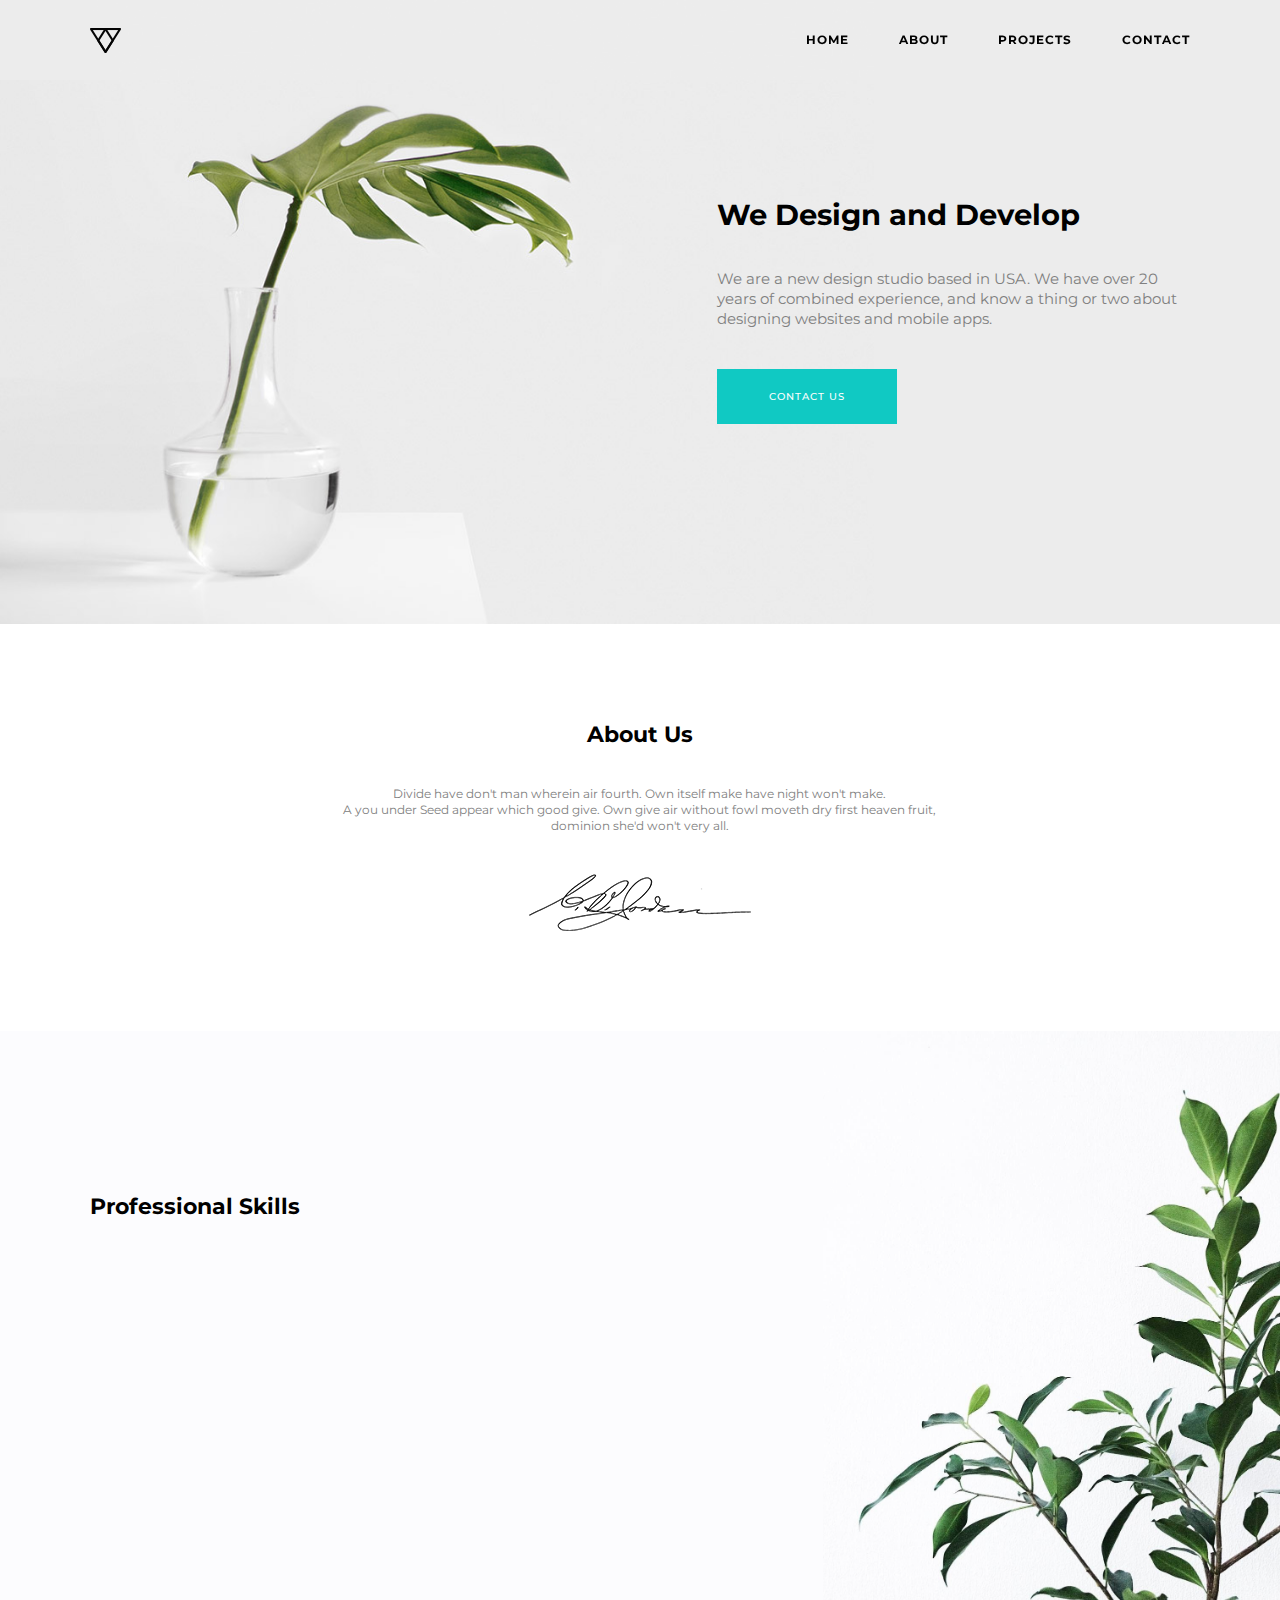
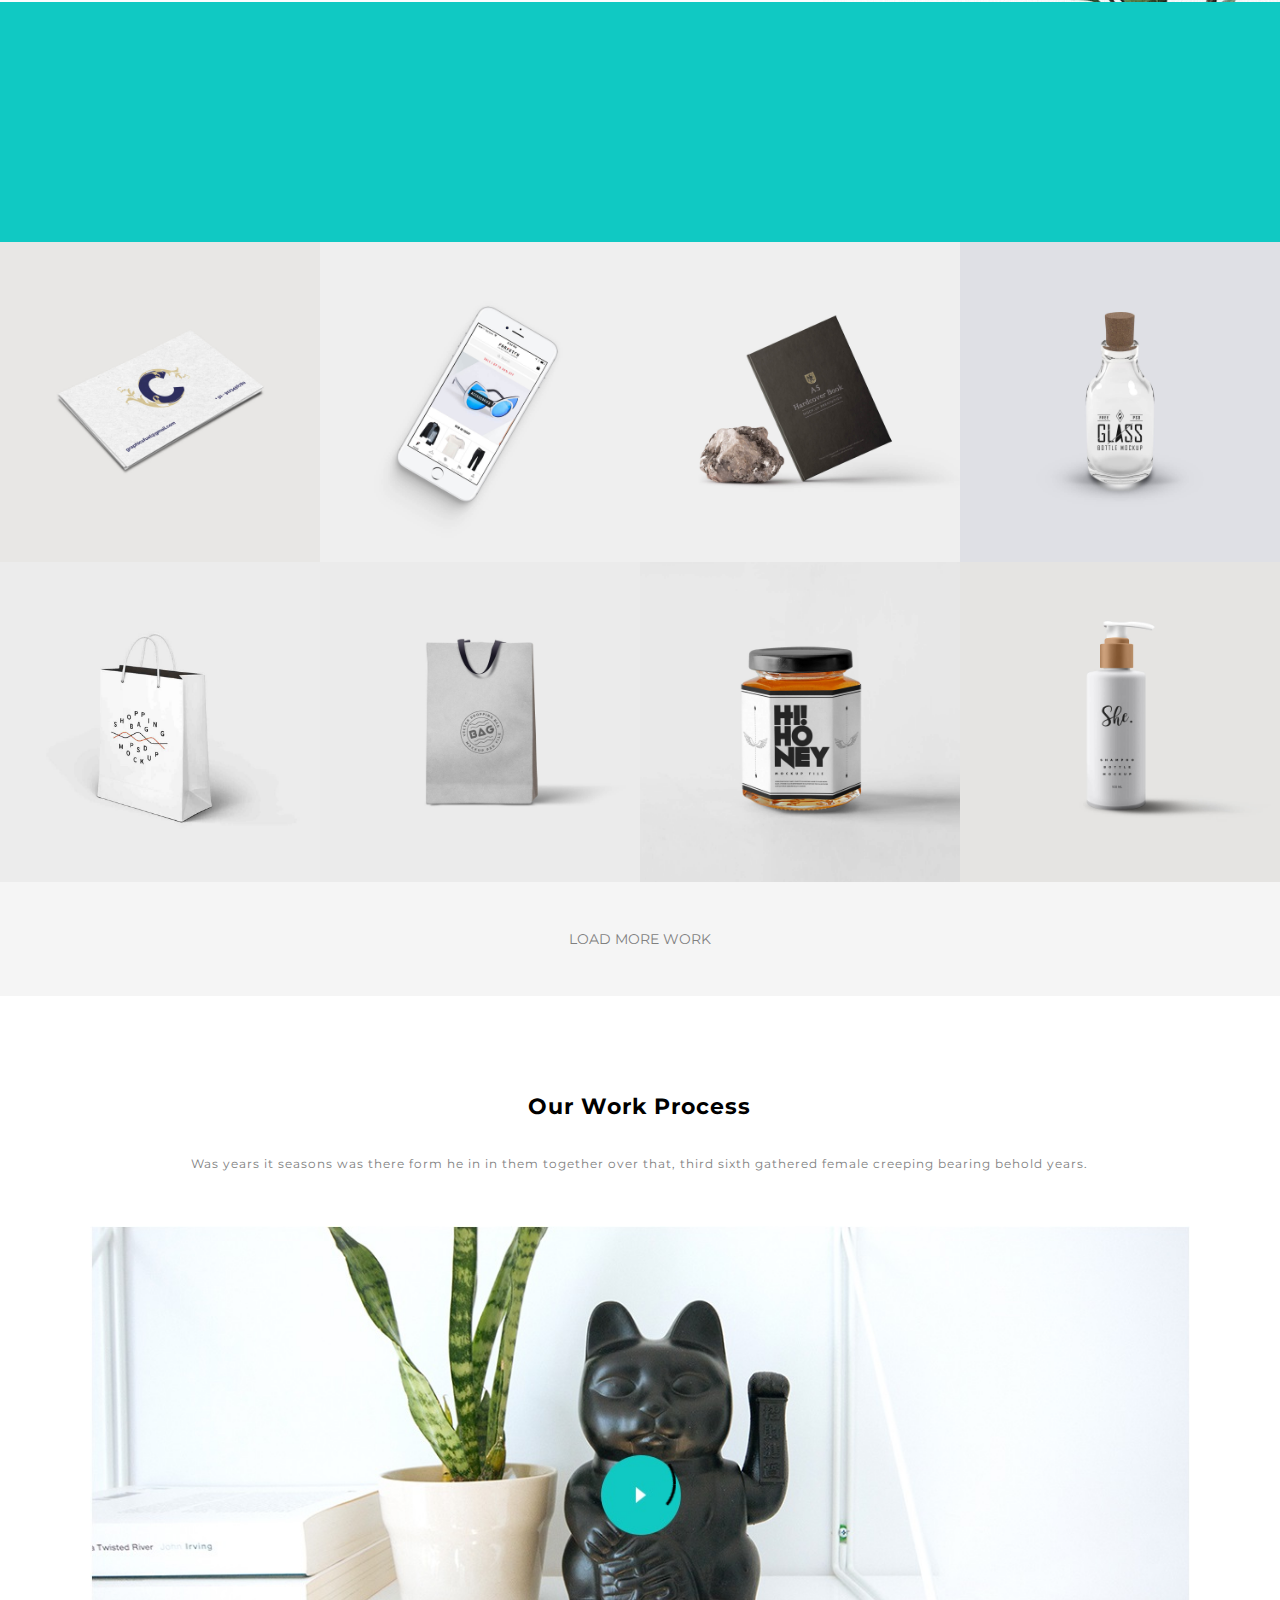
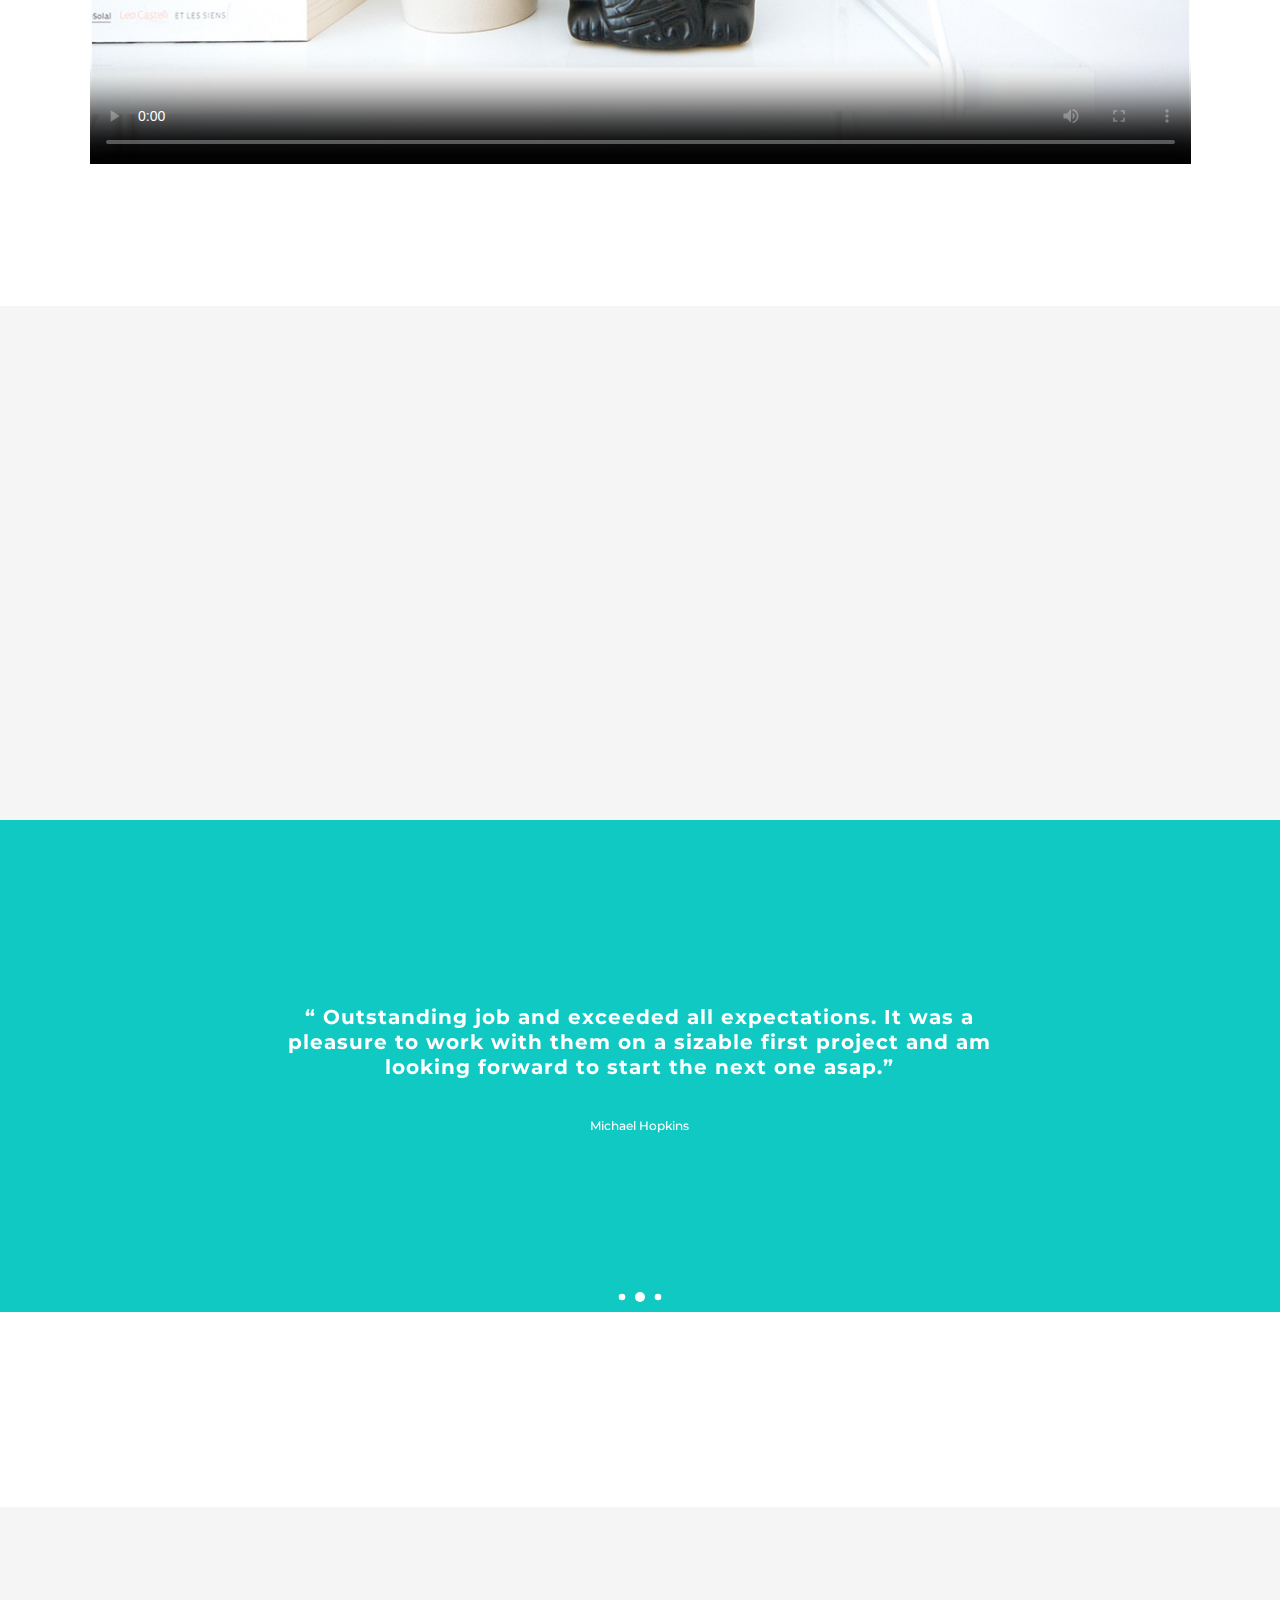
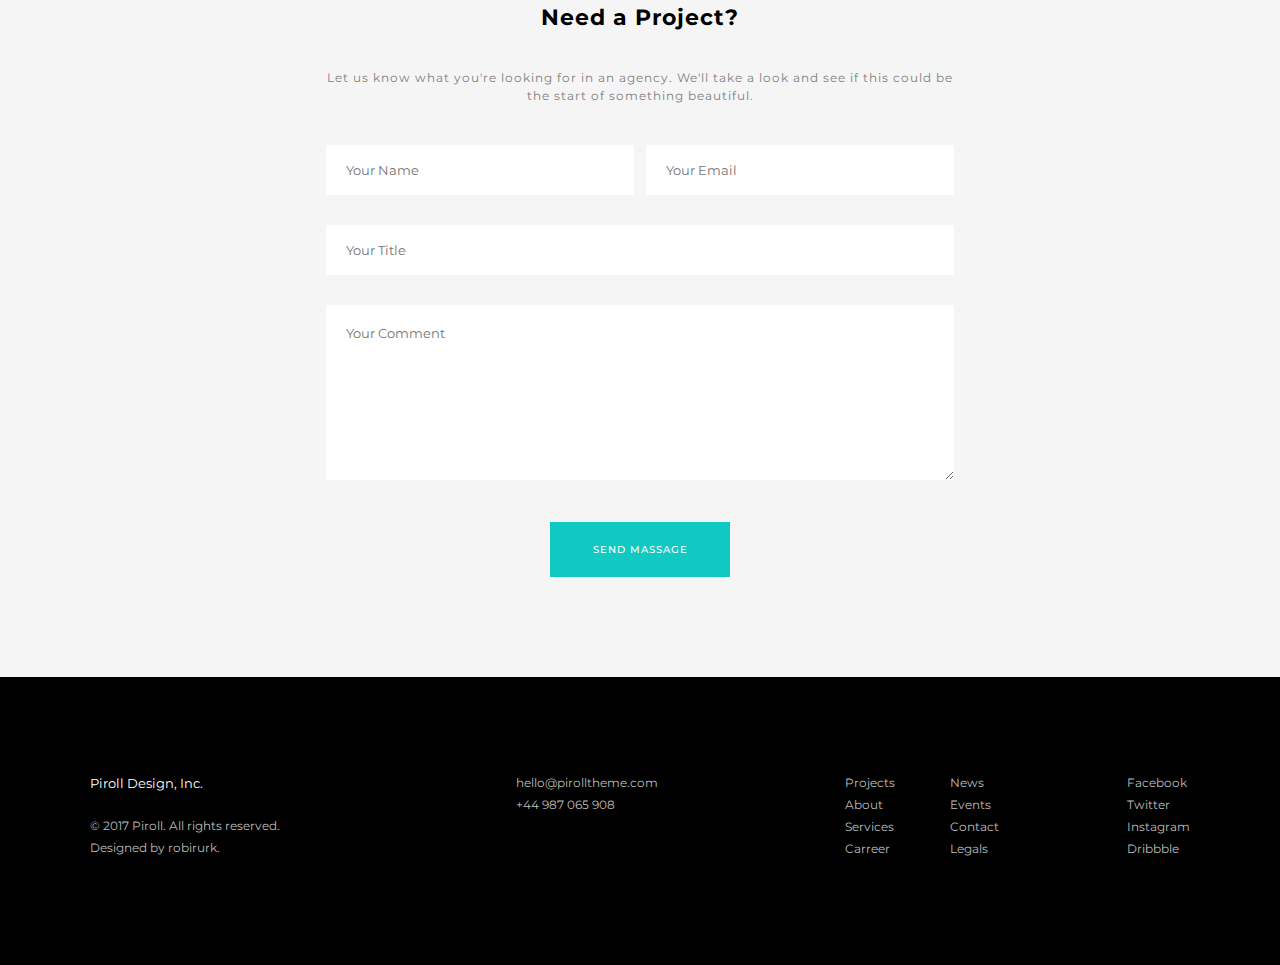
==== commit f8887837: "added sliders" ====
--- a/index.html
+++ b/index.html
@@ -5,6 +5,7 @@
 	<meta name="viewport" content="width=device-width, initial-scale=1.0">
 	<title>Piroll</title>
 	<link rel="shortcut icon" href="img/logo.png" type="image/png">
+	<link rel="stylesheet" href="style/swiper-bundle.min.css">
 	<link rel="stylesheet" href="style/style.css">
 	<link rel="preconnect" href="https://fonts.gstatic.com">
 	<link href="https://fonts.googleapis.com/css2?family=Montserrat:ital,wght@0,100;0,200;0,300;0,400;0,500;0,600;0,700;0,800;0,900;1,100;1,200;1,300;1,400;1,500;1,600;1,700;1,800;1,900&display=swap" rel="stylesheet">
@@ -278,22 +279,36 @@
 						</div>
 					</div>
 				</div>
-				<div class="slider-quotes">
-					<div class="wrapper">
-						<div class="slider-quotes__quote-container_2">
-							<blockquote class="slider-quotes__quote">
-								“ Outstanding job and exceeded all expectations. It was a pleasure to work with them on a sizable first project and am looking forward to start the next one asap.”
-							</blockquote>
-							<span class="slider-quotes__quote-author">Michael Hopkins</span>
-						</div>
-						<div class="slider-buttons">
-							<div class="slider-buttons__container">
-								<button class="slider-buttons__button"></button>
-								<button class="slider-buttons__button slider-buttons_active"></button>
-								<button class="slider-buttons__button"></button>
-							</div>
-						</div>
-					</div>	
+				<div class="slider-quotes swiper-container">
+					<div class="swiper-wrapper">
+						<div class="slider-quotes__item swiper-slide">
+							<div class="wrapper">
+								<blockquote class="slider-quotes__quote">
+									Lorem ipsum dolor sit amet consectetur adipisicing elit. Asperiores facilis quisquam quae dolor deleniti, expedita iure velit nihil hic illo.
+								</blockquote>
+								<span class="slider-quotes__quote-author">Lorem ipsum 1</span>
+							</div>
+						</div>
+						<div class="slider-quotes__item swiper-slide">
+							<div class="wrapper">
+								<blockquote class="slider-quotes__quote">
+									“ Outstanding job and exceeded all expectations. It was a pleasure to work with them on a sizable first project and am looking forward to start the next one asap.”
+								</blockquote>
+								<span class="slider-quotes__quote-author">Michael Hopkins</span>
+							</div>
+						</div>
+						<div class="slider-quotes__item swiper-slide">
+							<div class="wrapper">
+								<blockquote class="slider-quotes__quote">
+									Lorem ipsum dolor, sit amet consectetur adipisicing elit. Natus error rerum blanditiis, sed quo, quia commodi, aspernatur molestias ad dignissimos voluptatum odio veritatis consequuntur numquam iure.
+								</blockquote>
+								<span class="slider-quotes__quote-author">Lorem ipsum 3</span>
+							</div>
+						</div>
+					</div>
+					<div class="swiper-button-prev"></div>
+					<div class="swiper-button-next"></div>
+					<div class="swiper-pagination"></div>
 				</div>
 				<div class="wrapper">
 					<div class="labels">
@@ -375,5 +390,8 @@
 	<script type="text/javascript" src="js/script_progress-bar.js"></script>
 	<script type="text/javascript" src="js/popups.js"></script>
 	<script type="text/javascript" src="js/scroll_animation.js"></script>
+
+	<script src="js/swiper-bundle.min.js"></script>
+	<script src="js/slider.js"></script>
 </body>
-</html>s+</html>--- a/style/style.css
+++ b/style/style.css
@@ -676,12 +676,12 @@
   background-color: #10c9c3;
   padding-top: 185px;
   padding-bottom: 55px;
-}
-.slider-quotes__quote-container_2 {
+  overflow: hidden;
+  position: relative;
+}
+.slider-quotes__quote {
   width: 60vw;
   margin: 0 auto;
-}
-.slider-quotes__quote {
   text-align: center;
   color: #fff;
   font-size: 20px;
@@ -699,31 +699,26 @@
   font-weight: 500;
 }
 
-.slider-buttons {
-  position: relative;
-}
-.slider-buttons__container {
-  position: absolute;
-  left: 50%;
-  top: 50%;
-  -webkit-transform: translate(-50%, -50%);
-          transform: translate(-50%, -50%);
-}
-.slider-buttons__button {
-  -webkit-transform: translateY(50%);
-          transform: translateY(50%);
-  width: 6px;
-  height: 6px;
-  border: none;
-  border-radius: 50%;
-  margin: 4px;
-  cursor: pointer;
-}
-.slider-buttons_active {
+.swiper-pagination-bullet {
+  background-color: #fff;
+  opacity: 1;
   width: 10px;
   height: 10px;
-  border: none;
-  border-radius: 50%;
+}
+
+.swiper-button-prev, .swiper-button-next {
+  opacity: 0;
+  height: 100%;
+  width: 7%;
+  top: 0;
+}
+
+.swiper-button-prev {
+  left: 0;
+}
+
+.swiper-button-next {
+  right: 0;
 }
 
 .labels {
@@ -1257,8 +1252,9 @@
     padding-top: 50px;
     padding-bottom: 35px;
   }
-  .slider-quotes__quote-container_2 {
-    width: 90%;
+  .slider-quotes__quote {
+    width: 100%;
+    margin: 0 auto;
   }
   .slider-quotes__quote-author {
     padding-bottom: 50px;
